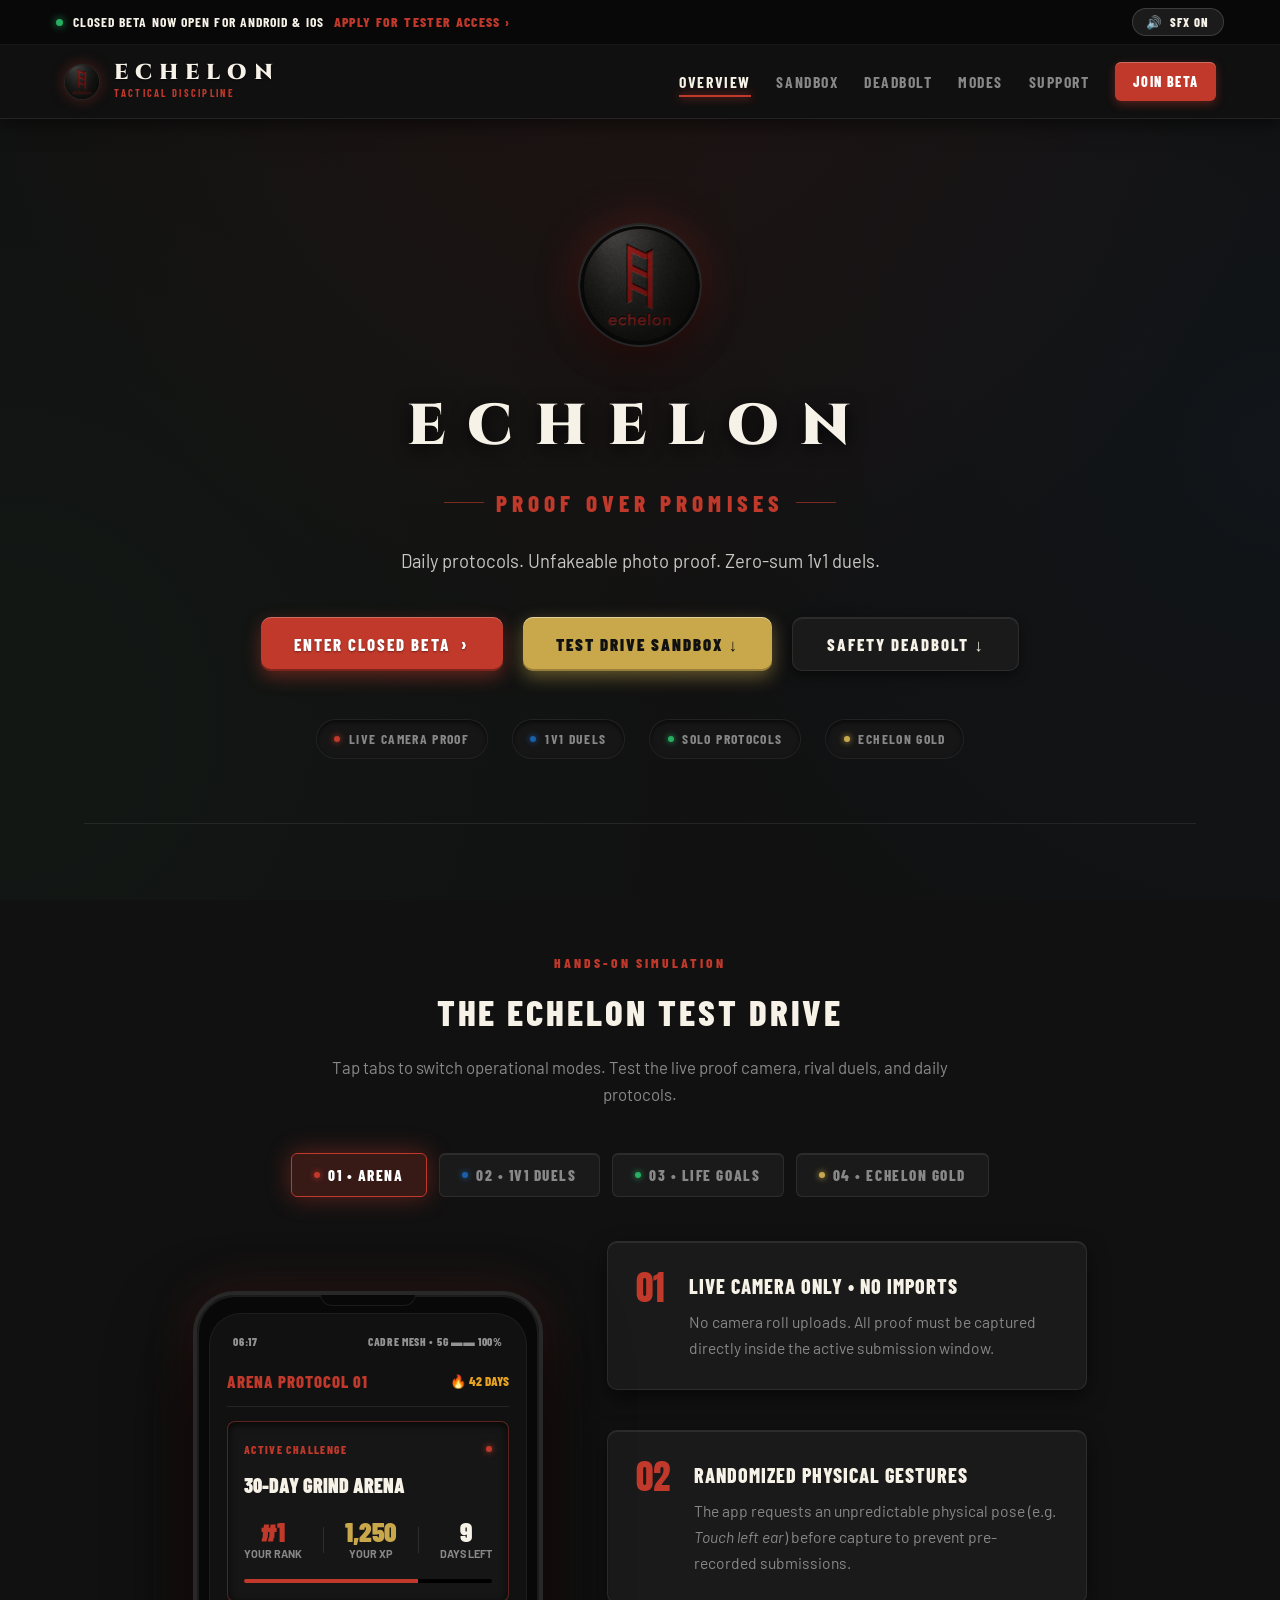
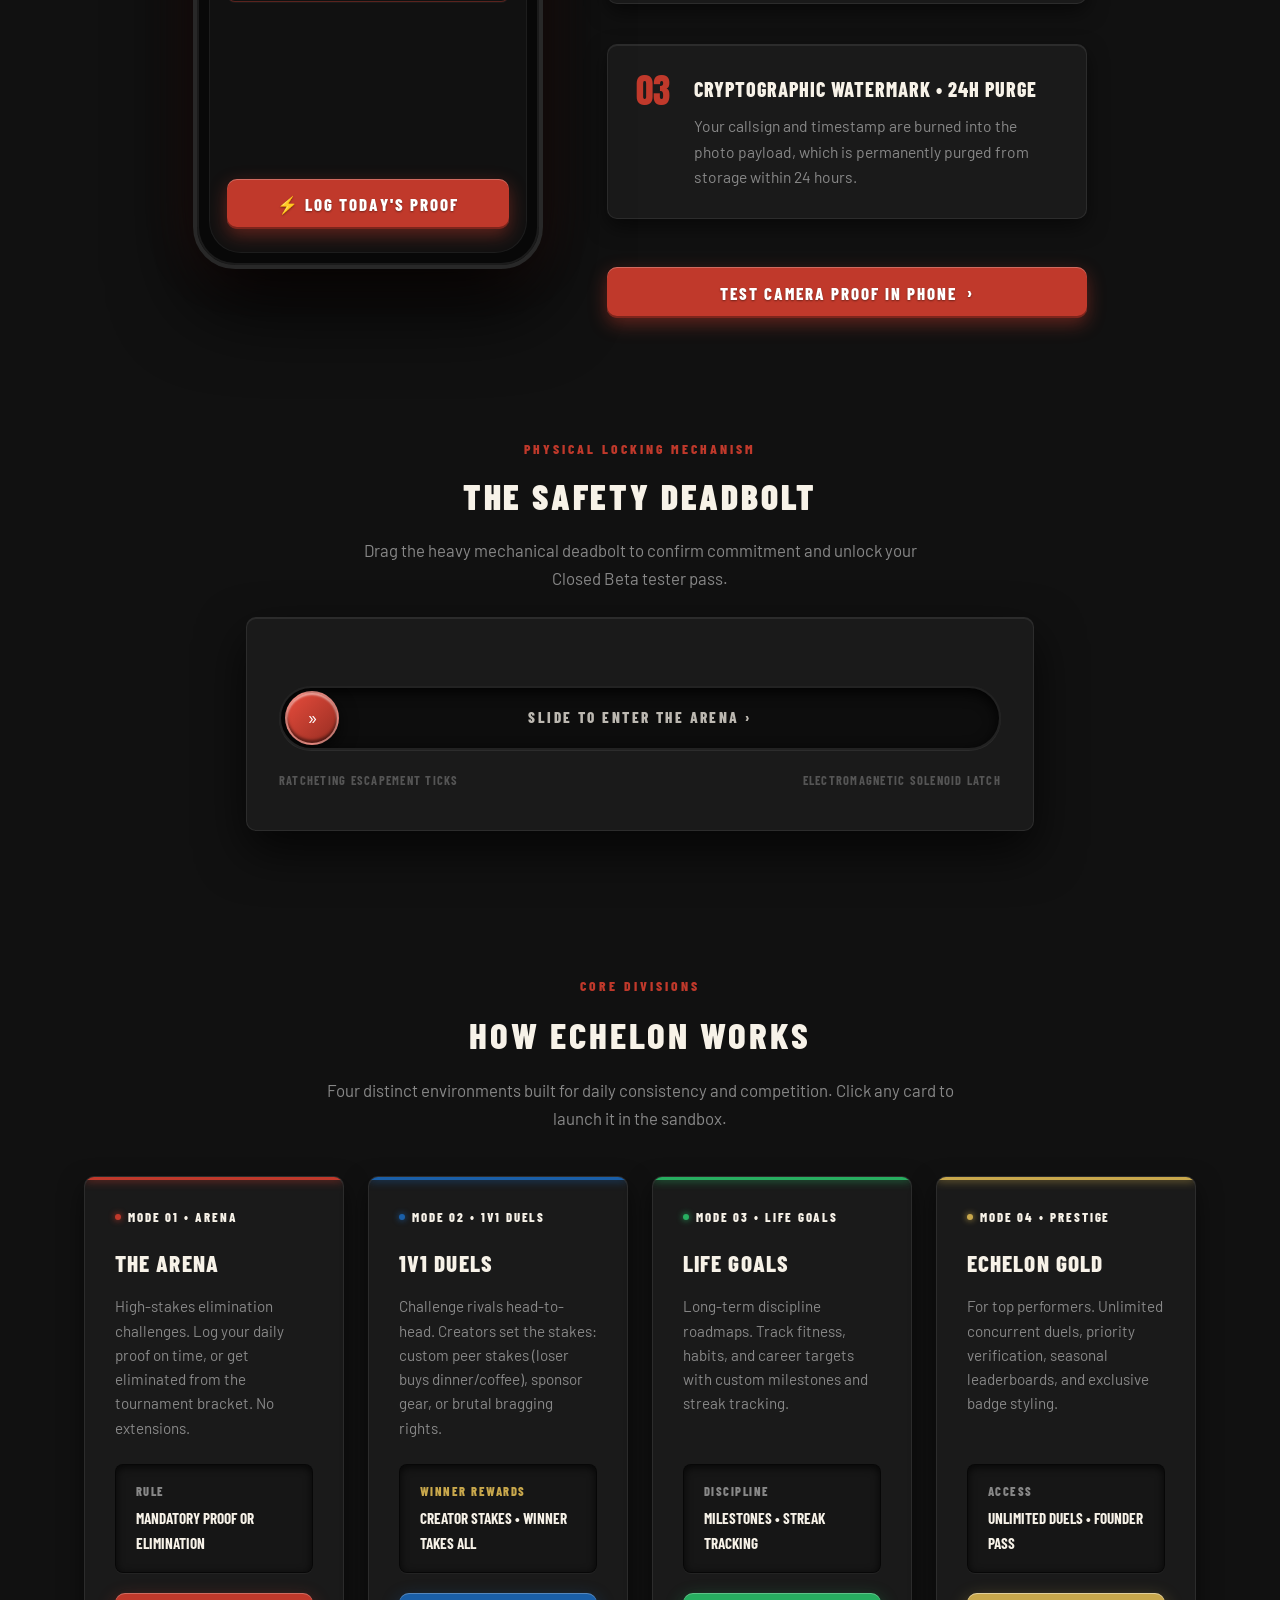
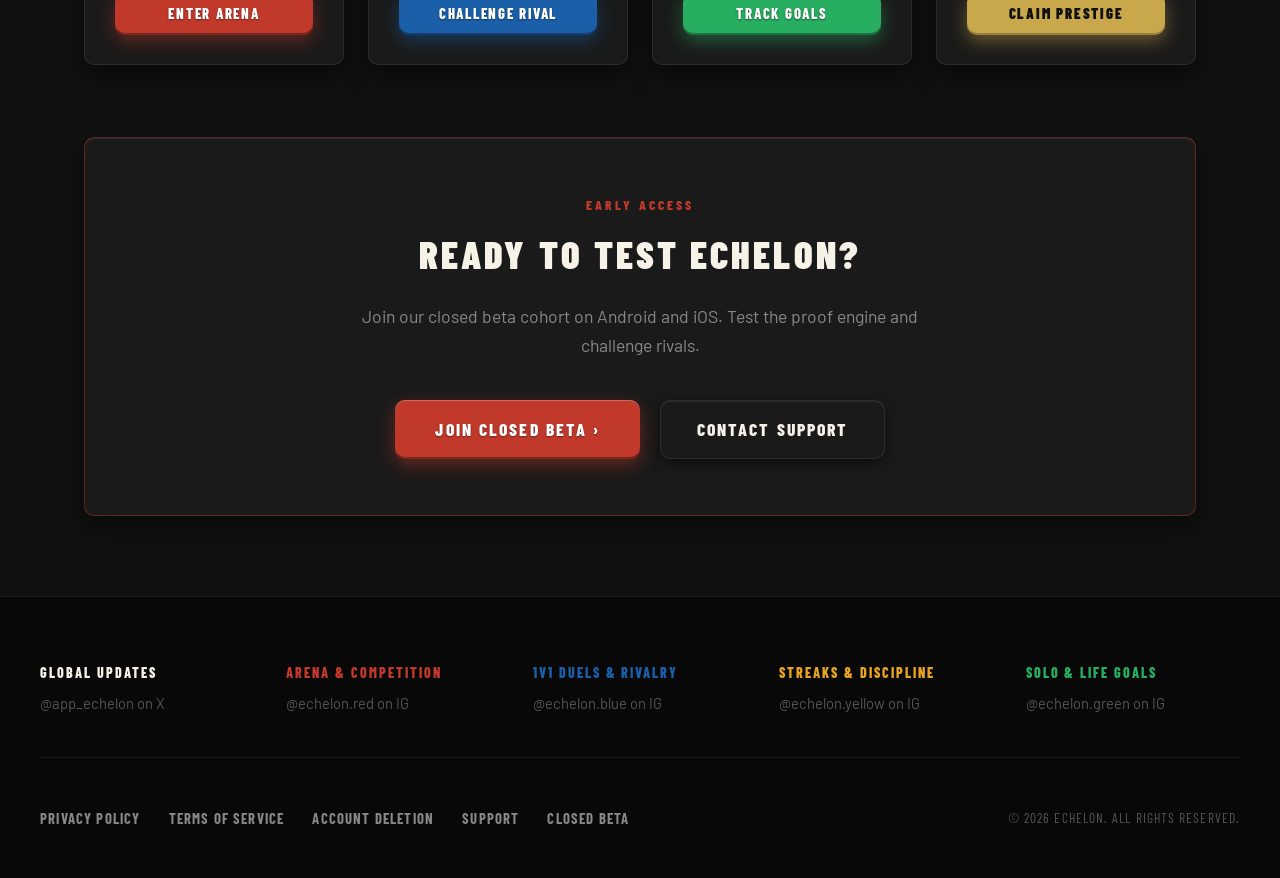
==== docs/index.html @ fe7075d4 "fix(rewards): eliminate subscription rewards, enforce creator peer stakes only" ====
<!DOCTYPE html>
<html lang="en">
<head>
  <meta charset="UTF-8">
  <meta name="viewport" content="width=device-width, initial-scale=1.0">
  <title>Echelon — Proof Over Promises</title>
  <meta name="description" content="A competitive discipline app. Daily protocols, verifiable photo proof, and zero-sum 1v1 duels.">
  <link rel="stylesheet" href="styles.css">
  <link rel="icon" type="image/jpeg" href="images/logo_3d_leather_red.jpg">
  <script src="app.js" defer></script>
</head>
<body>
  <!-- Top Ticker with Tactile Foley Audio Toggle -->
  <div class="top-ticker">
    <div class="ticker-content" style="display: flex; justify-content: space-between; align-items: center; width: 100%; max-width: 1200px; margin: 0 auto; padding: 0 1rem;">
      <div style="display: flex; align-items: center; gap: 0.6rem;">
        <span class="beacon-dot"></span>
        <span class="ticker-announcement">Closed Beta Now Open for Android &amp; iOS</span>
        <a href="beta.html" class="ticker-link">Apply for Tester Access &rsaquo;</a>
      </div>
      <button id="sfx-toggle" class="sfx-toggle-pill" aria-label="Toggle Foley sound effects">
        <span class="sfx-icon">&#128266;</span>
        <span class="sfx-text">SFX ON</span>
      </button>
    </div>
  </div>

  <!-- Header & Navigation -->
  <header>
    <div class="nav-container">
      <a href="index.html" class="brand">
        <div class="brand-emblem-wrap">
          <img src="images/logo_3d_leather_red.jpg" alt="Echelon Insignia">
        </div>
        <div class="brand-info">
          <span class="brand-text">ECHELON</span>
          <span class="brand-sub">TACTICAL DISCIPLINE</span>
        </div>
      </a>

      <!-- Desktop Navigation -->
      <nav class="desktop-nav">
        <ul>
          <li><a href="index.html" class="active">Overview</a></li>
          <li><a href="#sandbox">Sandbox</a></li>
          <li><a href="#deadbolt">Deadbolt</a></li>
          <li><a href="#modes">Modes</a></li>
          <li><a href="support.html">Support</a></li>
          <li><a href="beta.html" class="nav-cta-btn">Join Beta</a></li>
        </ul>
      </nav>

      <!-- Mobile Header Actions -->
      <div class="mobile-nav-actions">
        <a href="beta.html" class="nav-cta-btn mobile-cta">Beta</a>
        <button class="menu-toggle-btn" id="menu-toggle" aria-label="Toggle navigation menu" onclick="toggleMobileMenu()">
          <span class="hamburger-bar"></span>
          <span class="hamburger-bar"></span>
          <span class="hamburger-bar"></span>
        </button>
      </div>
    </div>

    <!-- Mobile Drawer Menu -->
    <div class="mobile-drawer" id="mobile-drawer">
      <ul class="mobile-drawer-links">
        <li><a href="index.html" class="mobile-link active" onclick="toggleMobileMenu()">Overview</a></li>
        <li><a href="#sandbox" class="mobile-link" onclick="toggleMobileMenu()">Interactive Sandbox</a></li>
        <li><a href="#deadbolt" class="mobile-link" onclick="toggleMobileMenu()">Safety Deadbolt</a></li>
        <li><a href="#modes" class="mobile-link" onclick="toggleMobileMenu()">Core Modes</a></li>
        <li><a href="beta.html" class="mobile-link" onclick="toggleMobileMenu()">Closed Beta</a></li>
        <li><a href="support.html" class="mobile-link" onclick="toggleMobileMenu()">Support &amp; FAQ</a></li>
        <li><a href="privacy.html" class="mobile-link" onclick="toggleMobileMenu()">Privacy Policy</a></li>
        <li><a href="terms.html" class="mobile-link" onclick="toggleMobileMenu()">Terms of Service</a></li>
        <li style="margin-top: 0.5rem;">
          <a href="beta.html" class="btn btn-red" style="width: 100%; text-align: center; padding: 0.85rem;">Join Closed Beta &rsaquo;</a>
        </li>
      </ul>
    </div>
  </header>

  <main>
    <!-- Hero Section -->
    <section class="hero">
      <div class="hero-emblem-wrap">
        <img src="images/logo_3d_leather_red.jpg" alt="Echelon Emblem">
      </div>
      <h1 class="hero-title">ECHELON</h1>
      <p class="hero-subtitle">PROOF OVER PROMISES</p>
      <p class="hero-description">
        Daily protocols. Unfakeable photo proof. Zero-sum 1v1 duels.
      </p>

      <div class="hero-actions">
        <a href="beta.html" class="btn btn-red">
          <span>Enter Closed Beta</span>
          <span style="font-size: 1.2rem;">&rsaquo;</span>
        </a>
        <a href="#sandbox" class="btn btn-gold">
          <span>Test Drive Sandbox &darr;</span>
        </a>
        <a href="#deadbolt" class="btn btn-emboss">
          <span>Safety Deadbolt &darr;</span>
        </a>
      </div>

      <div class="hero-telemetry">
        <div class="telemetry-chip">
          <span class="chip-dot-red"></span>
          <span>LIVE CAMERA PROOF</span>
        </div>
        <div class="telemetry-chip">
          <span class="chip-dot-blue"></span>
          <span>1V1 DUELS</span>
        </div>
        <div class="telemetry-chip">
          <span class="chip-dot-green"></span>
          <span>SOLO PROTOCOLS</span>
        </div>
        <div class="telemetry-chip">
          <span class="chip-dot-gold"></span>
          <span>ECHELON GOLD</span>
        </div>
      </div>
    </section>

    <!-- Interactive Hands-On Phone Sandbox -->
    <section id="sandbox" class="sandbox-section">
      <div class="section-header">
        <div class="section-tag">HANDS-ON SIMULATION</div>
        <h2 class="section-title">THE ECHELON TEST DRIVE</h2>
        <p class="section-desc">
          Tap tabs to switch operational modes. Test the live proof camera, rival duels, and daily protocols.
        </p>
      </div>

      <!-- 4-Quadrant Division Switcher Tabs -->
      <div class="sandbox-tab-bar">
        <button class="sandbox-tab active" data-mode="arena">
          <span class="chip-dot-red"></span>
          <span>01 &bull; ARENA</span>
        </button>
        <button class="sandbox-tab" data-mode="duels">
          <span class="chip-dot-blue"></span>
          <span>02 &bull; 1V1 DUELS</span>
        </button>
        <button class="sandbox-tab" data-mode="goals">
          <span class="chip-dot-green"></span>
          <span>03 &bull; LIFE GOALS</span>
        </button>
        <button class="sandbox-tab" data-mode="gold">
          <span class="chip-dot-gold"></span>
          <span>04 &bull; ECHELON GOLD</span>
        </button>
      </div>

      <div class="sandbox-layout">
        <!-- Interactive Playable Phone Mockup -->
        <div class="phone-mockup">
          <div class="phone-notch"></div>
          <div class="phone-screen">
            <!-- Dynamic Status Bar -->
            <div class="sim-status-bar">
              <span id="sim-phone-clock">12:47</span>
              <span>CADRE MESH &bull; 5G &#9644;&#9644; 100%</span>
            </div>

            <!-- Optical Flash Overlay -->
            <div class="camera-flash-overlay" id="sim-optical-flash"></div>

            <!-- SCREEN 1: ARENA -->
            <div class="phone-screen-view active" data-mode="arena" id="sim-screen-arena">
              <!-- Arena Dashboard State -->
              <div id="sim-arena-home" style="display: flex; flex-direction: column; gap: 0.85rem; flex: 1;">
                <div class="phone-header">
                  <span class="phone-title" style="color: var(--accent-red);">ARENA PROTOCOL 01</span>
                  <span class="phone-streak">&#128293; 42 DAYS</span>
                </div>

                <div class="deboss-well" style="padding: 1.15rem 1rem; border-color: rgba(192, 57, 43, 0.4);">
                  <div style="display: flex; justify-content: space-between; align-items: center; margin-bottom: 0.6rem;">
                    <span style="font-family: var(--font-display); font-size: 0.72rem; font-weight: 800; color: var(--accent-red); letter-spacing: 0.12em;">ACTIVE CHALLENGE</span>
                    <span class="chip-dot-red"></span>
                  </div>
                  <h4 style="font-family: var(--font-display); font-size: 1.25rem; font-weight: 900; color: var(--text-primary); margin-bottom: 1rem;">
                    30-DAY GRIND ARENA
                  </h4>

                  <div style="display: flex; justify-content: space-between; text-align: center; margin-bottom: 1rem;">
                    <div>
                      <div style="font-family: var(--font-display); font-size: 1.7rem; font-weight: 900; color: var(--accent-red); line-height: 1;">#1</div>
                      <div style="font-size: 0.68rem; color: var(--text-secondary); font-weight: 700; text-transform: uppercase;">YOUR RANK</div>
                    </div>
                    <div style="width: 1px; height: 26px; background: rgba(255,255,255,0.1); align-self: center;"></div>
                    <div>
                      <div style="font-family: var(--font-display); font-size: 1.7rem; font-weight: 900; color: var(--accent-gold); line-height: 1;">1,250</div>
                      <div style="font-size: 0.68rem; color: var(--text-secondary); font-weight: 700; text-transform: uppercase;">YOUR XP</div>
                    </div>
                    <div style="width: 1px; height: 26px; background: rgba(255,255,255,0.1); align-self: center;"></div>
                    <div>
                      <div style="font-family: var(--font-display); font-size: 1.7rem; font-weight: 900; color: var(--text-primary); line-height: 1;">9</div>
                      <div style="font-size: 0.68rem; color: var(--text-secondary); font-weight: 700; text-transform: uppercase;">DAYS LEFT</div>
                    </div>
                  </div>

                  <!-- Progress Bar -->
                  <div style="height: 4px; background: #000; border-radius: 2px; overflow: hidden;">
                    <div style="width: 70%; height: 100%; background: var(--accent-red);"></div>
                  </div>
                </div>

                <div style="margin-top: auto;">
                  <button class="btn btn-red" id="sim-log-trigger" style="width: 100%; padding: 0.95rem; font-size: 1.05rem; justify-content: center;">
                    <span>&#9889; LOG TODAY'S PROOF</span>
                  </button>
                </div>
              </div>

              <!-- Optical Viewfinder Simulation (Hidden until LOG TODAY clicked) -->
              <div id="sim-viewfinder" style="display: none; flex-direction: column; gap: 0.75rem; flex: 1;">
                <div class="phone-header">
                  <span class="phone-title" style="color: var(--accent-red);">PROOF CAMERA</span>
                  <span class="phone-streak" id="sim-gesture-timer">00:04</span>
                </div>

                <div class="viewfinder-box">
                  <div class="viewfinder-corner tl"></div>
                  <div class="viewfinder-corner tr"></div>
                  <div class="viewfinder-corner bl"></div>
                  <div class="viewfinder-corner br"></div>
                  <div class="scanner-line"></div>

                  <div class="gesture-prompt" id="sim-gesture-prompt">
                    GESTURE: TWO FINGERS UP &#9996;&#65039;
                  </div>

                  <div style="text-align: center; color: rgba(255,255,255,0.35); font-family: var(--font-display); font-size: 0.85rem; letter-spacing: 0.1em; z-index: 2;">
                    [ OPTICAL RETICLE ENGAGED ]
                  </div>

                  <div class="camera-controls-row">
                    <span class="cam-switch-pill">&#8645; FLIP CAM</span>
                    <span class="watermark-text" id="sim-watermark">#CADRE-01 &bull; 10:34 UTC</span>
                  </div>
                </div>

                <div class="deboss-well" style="padding: 0.55rem 0.85rem; display: flex; justify-content: space-between; align-items: center;">
                  <span style="font-family: var(--font-display); font-size: 0.78rem; font-weight: 700; color: var(--text-secondary); text-transform: uppercase;">STATUS</span>
                  <span id="sim-proof-status" class="sim-status-badge status-ready">READY TO SUBMIT</span>
                </div>

                <div style="display: flex; gap: 0.5rem; width: 100%; margin-top: auto;">
                  <button class="btn btn-emboss" id="sim-cancel-proof" style="flex: 1; padding: 0.75rem; font-size: 0.85rem;">Cancel</button>
                  <button class="btn btn-red" id="sim-shutter-btn" style="flex: 2; padding: 0.75rem; font-size: 0.95rem; justify-content: center;">
                    &#128248; SNAP PROOF
                  </button>
                </div>
              </div>
            </div>

            <!-- SCREEN 2: 1V1 DUELS -->
            <div class="phone-screen-view" data-mode="duels" id="sim-screen-duels">
              <div class="phone-header">
                <span class="phone-title" style="color: var(--accent-blue);">1V1 DUELS</span>
                <span class="phone-streak" style="color: var(--accent-green);">&#9679; LIVE SYNC</span>
              </div>

              <div class="deboss-well" style="padding: 1.15rem 1rem; border-color: rgba(26, 95, 168, 0.4);">
                <div style="text-align: center; margin-bottom: 0.85rem; display: flex; justify-content: center; gap: 0.4rem; flex-wrap: wrap;">
                  <span style="font-family: var(--font-display); font-size: 0.72rem; font-weight: 800; color: var(--accent-blue); letter-spacing: 0.12em; background: rgba(26, 95, 168, 0.15); padding: 0.25rem 0.55rem; border-radius: 4px;">
                    DAY 12 OF 30 &bull; ZERO-SUM
                  </span>
                  <span style="font-family: var(--font-display); font-size: 0.72rem; font-weight: 800; color: var(--accent-gold); letter-spacing: 0.08em; background: rgba(201, 168, 76, 0.15); border: 1px solid rgba(201, 168, 76, 0.4); padding: 0.25rem 0.55rem; border-radius: 4px;">
                    &#128081; STAKES: CUSTOM PEER STAKES
                  </span>
                </div>

                <!-- Combatants Row -->
                <div style="display: flex; justify-content: space-between; align-items: center; margin-bottom: 1.25rem;">
                  <!-- User -->
                  <div style="text-align: center; flex: 1;">
                    <div class="sim-combatant-avatar red" style="margin: 0 auto 0.4rem;">Y</div>
                    <div style="font-family: var(--font-display); font-size: 0.92rem; font-weight: 800; color: var(--text-primary);">YOU</div>
                    <div style="font-family: var(--font-display); font-size: 0.8rem; font-weight: 800; color: var(--accent-gold);">1,250 XP</div>
                  </div>

                  <div style="font-family: var(--font-display); font-size: 1.4rem; font-weight: 900; color: var(--accent-red); padding: 0 0.5rem;">
                    VS
                  </div>

                  <!-- Rival -->
                  <div style="text-align: center; flex: 1;">
                    <div class="sim-combatant-avatar blue" style="margin: 0 auto 0.4rem;">I</div>
                    <div style="font-family: var(--font-display); font-size: 0.92rem; font-weight: 800; color: var(--text-primary);">IRONSIDE_88</div>
                    <div style="font-family: var(--font-display); font-size: 0.8rem; font-weight: 800; color: var(--accent-blue);">1,520 XP</div>
                  </div>
                </div>

                <!-- Progress Tug-Of-War -->
                <div style="margin-bottom: 0.6rem;">
                  <div style="display: flex; justify-content: space-between; font-size: 0.7rem; font-family: var(--font-display); font-weight: 700; color: var(--text-secondary); margin-bottom: 0.25rem;">
                    <span>YOUR PROGRESS</span>
                    <span style="color: var(--accent-gold);">85%</span>
                  </div>
                  <div style="height: 4px; background: #000; border-radius: 2px; overflow: hidden; margin-bottom: 0.65rem;">
                    <div style="width: 85%; height: 100%; background: var(--accent-gold);"></div>
                  </div>

                  <div style="display: flex; justify-content: space-between; font-size: 0.7rem; font-family: var(--font-display); font-weight: 700; color: var(--text-secondary); margin-bottom: 0.25rem;">
                    <span>RIVAL PROGRESS</span>
                    <span style="color: var(--accent-blue);">78%</span>
                  </div>
                  <div style="height: 4px; background: #000; border-radius: 2px; overflow: hidden;">
                    <div style="width: 78%; height: 100%; background: var(--accent-blue);"></div>
                  </div>
                </div>
              </div>

              <!-- Comms Chatter Box -->
              <div class="deboss-well" style="padding: 0.65rem 0.85rem; font-size: 0.78rem; font-style: italic; color: var(--text-secondary);" id="sim-duel-last-msg">
                &ldquo;IRONSIDE_88: Don't miss your morning session.&rdquo;
              </div>

              <div class="sim-radar-wave" id="sim-duel-radar-wave"></div>

              <div style="margin-top: auto;">
                <button class="btn btn-blue" id="sim-duel-challenge-btn" style="width: 100%; padding: 0.95rem; font-size: 0.98rem; justify-content: center;">
                  ISSUE 1V1 CHALLENGE
                </button>
              </div>
            </div>

            <!-- SCREEN 3: LIFE GOALS -->
            <div class="phone-screen-view" data-mode="goals" id="sim-screen-goals">
              <div class="phone-header">
                <span class="phone-title" style="color: var(--accent-green);">SOLO PROTOCOLS</span>
                <span class="phone-streak">&#128293; 14 DAYS</span>
              </div>

              <!-- Radial Progress Ring & Summary -->
              <div style="display: flex; align-items: center; justify-content: center; gap: 1.25rem; padding: 0.5rem 0;">
                <div style="position: relative; width: 80px; height: 80px;">
                  <svg width="80" height="80" style="transform: rotate(-90deg);">
                    <circle cx="40" cy="40" r="32" stroke="#222" stroke-width="6" fill="transparent"/>
                    <circle id="sim-goal-progress-ring" cx="40" cy="40" r="32" stroke="var(--accent-green)" stroke-width="6" fill="transparent"
                      stroke-dasharray="201" stroke-dashoffset="100" stroke-linecap="round" style="transition: stroke-dashoffset 0.4s ease;"/>
                  </svg>
                  <div style="position: absolute; inset: 0; display: flex; align-items: center; justify-content: center; font-family: var(--font-display); font-size: 1.1rem; font-weight: 900; color: #fff;" id="sim-goal-percent">
                    50%
                  </div>
                </div>
                <div>
                  <div style="font-family: var(--font-display); font-size: 1.15rem; font-weight: 900; color: var(--text-primary);">DAILY DISCIPLINE</div>
                  <div style="font-size: 0.78rem; color: var(--text-secondary);">Tap protocols to complete</div>
                </div>
              </div>

              <!-- Interactive Checklist -->
              <div style="display: flex; flex-direction: column; gap: 0.5rem;">
                <div class="sim-goal-row">
                  <div>
                    <div style="font-family: var(--font-display); font-size: 0.88rem; font-weight: 700; color: var(--text-primary);">05:30 AM Awakening</div>
                    <div style="font-size: 0.7rem; color: var(--accent-gold); font-weight: 700;">+15 XP &bull; SLEEP TARGET</div>
                  </div>
                  <div class="sim-check-box checked">&#10003;</div>
                </div>

                <div class="sim-goal-row">
                  <div>
                    <div style="font-family: var(--font-display); font-size: 0.88rem; font-weight: 700; color: var(--text-primary);">5 KM Road Run</div>
                    <div style="font-size: 0.7rem; color: var(--accent-gold); font-weight: 700;">+25 XP &bull; CARDIO FOCUS</div>
                  </div>
                  <div class="sim-check-box checked">&#10003;</div>
                </div>

                <div class="sim-goal-row">
                  <div>
                    <div style="font-family: var(--font-display); font-size: 0.88rem; font-weight: 700; color: var(--text-primary);">90-Min Deep Work</div>
                    <div style="font-size: 0.7rem; color: var(--accent-gold); font-weight: 700;">+35 XP &bull; ZERO DISTRACTIONS</div>
                  </div>
                  <div class="sim-check-box"></div>
                </div>

                <div class="sim-goal-row">
                  <div>
                    <div style="font-family: var(--font-display); font-size: 0.88rem; font-weight: 700; color: var(--text-primary);">Cold Plunge &amp; Hydration</div>
                    <div style="font-size: 0.7rem; color: var(--accent-gold); font-weight: 700;">+20 XP &bull; RECOVERY</div>
                  </div>
                  <div class="sim-check-box"></div>
                </div>
              </div>

              <div style="margin-top: auto;">
                <button class="btn btn-green" style="width: 100%; padding: 0.85rem; font-size: 0.95rem; justify-content: center;" onclick="alert('Protocols synchronized with server.')">
                  CONFIRM DAILY PROTOCOLS
                </button>
              </div>
            </div>

            <!-- SCREEN 4: ECHELON GOLD -->
            <div class="phone-screen-view" data-mode="gold" id="sim-screen-gold">
              <div class="phone-header">
                <span class="phone-title" style="color: var(--accent-gold);">SOVEREIGN TIER</span>
                <span class="phone-streak" style="color: var(--accent-gold);">&#128081; GOLD</span>
              </div>

              <div class="deboss-well" style="padding: 1.25rem 1rem; border-color: rgba(201, 168, 76, 0.45); text-align: center;">
                <div style="display: inline-block; background: rgba(201, 168, 76, 0.15); border: 1px solid var(--accent-gold); border-radius: 4px; padding: 0.25rem 0.65rem; margin-bottom: 0.75rem;">
                  <span style="font-family: var(--font-display); font-size: 0.75rem; font-weight: 800; color: var(--accent-gold); letter-spacing: 0.1em;">
                    SLOT #47 OF 100 AVAILABLE
                  </span>
                </div>

                <div style="font-family: var(--font-display); font-size: 2.2rem; font-weight: 900; color: var(--text-primary); line-height: 1; margin-bottom: 0.25rem;">
                  &#8377;6,499
                </div>
                <div style="font-size: 0.75rem; color: var(--text-secondary); margin-bottom: 1.15rem;">
                  / month &bull; Price locked for founding members
                </div>

                <div style="text-align: left; display: flex; flex-direction: column; gap: 0.45rem; font-size: 0.78rem; font-family: var(--font-display); font-weight: 700; color: var(--text-secondary); margin-bottom: 0.5rem;">
                  <div>&#10003; UNLIMITED SIMULTANEOUS 1V1 DUELS</div>
                  <div>&#10003; PRIORITY BIOMETRIC PROOF VERIFICATION</div>
                  <div>&#10003; EXCLUSIVE PRESTIGE EMBLEM &amp; CROWN BADGE</div>
                  <div>&#10003; 24-HOUR AUTOMATIC AUDIT PURGE</div>
                </div>
              </div>

              <div style="margin-top: auto;">
                <a href="beta.html" class="btn btn-gold" style="width: 100%; padding: 0.95rem; font-size: 1rem; justify-content: center;">
                  CLAIM PRESTIGE SLOT
                </a>
              </div>
            </div>
          </div>
        </div>

        <!-- Right Side: Mode Telemetry & Interactive Guidance Pane -->
        <div class="showcase-details">
          <!-- Pane 1: Arena Guidance -->
          <div class="mode-detail-pane active" data-mode="arena">
            <div class="step-card">
              <div class="step-num" style="color: var(--accent-red);">01</div>
              <div class="step-body">
                <h4>Live Camera Only &bull; No Imports</h4>
                <p>No camera roll uploads. All proof must be captured directly inside the active submission window.</p>
              </div>
            </div>

            <div class="step-card">
              <div class="step-num" style="color: var(--accent-red);">02</div>
              <div class="step-body">
                <h4>Randomized Physical Gestures</h4>
                <p>The app requests an unpredictable physical pose (e.g. <em>Touch left ear</em>) before capture to prevent pre-recorded submissions.</p>
              </div>
            </div>

            <div class="step-card">
              <div class="step-num" style="color: var(--accent-red);">03</div>
              <div class="step-body">
                <h4>Cryptographic Watermark &bull; 24h Purge</h4>
                <p>Your callsign and timestamp are burned into the photo payload, which is permanently purged from storage within 24 hours.</p>
              </div>
            </div>

            <button class="btn btn-red" onclick="window.phoneSimulator.openViewfinder()" style="margin-top: 0.5rem; justify-content: center;">
              <span>Test Camera Proof In Phone</span>
              <span style="font-size: 1.1rem;">&rsaquo;</span>
            </button>
          </div>

          <!-- Pane 2: Duels Guidance -->
          <div class="mode-detail-pane" data-mode="duels">
            <div class="step-card">
              <div class="step-num" style="color: var(--accent-blue);">01</div>
              <div class="step-body">
                <h4>Head-to-Head Showdowns</h4>
                <p>Challenge rivals to identical daily protocols. Compete across 30 days in zero-sum head-to-head combat.</p>
              </div>
            </div>

            <div class="step-card">
              <div class="step-num" style="color: var(--accent-blue);">02</div>
              <div class="step-body">
                <h4>Real-Time Progress Synchronization</h4>
                <p>Live progress tracking updates with verified daily submissions. Falling behind triggers penalty warnings.</p>
              </div>
            </div>

            <div class="step-card">
              <div class="step-num" style="color: var(--accent-gold);">03</div>
              <div class="step-body">
                <h4>Creator-Defined Rewards &amp; Stakes</h4>
                <p>Challenge creators set the stakes: custom peer rewards (loser buys dinner/coffee, partner sponsor gear), founder trophies, or exclusive XP bounties. Win the duel, take the prize.</p>
              </div>
            </div>

            <button class="btn btn-blue" onclick="document.getElementById('sim-duel-challenge-btn').click()" style="margin-top: 0.5rem; justify-content: center;">
              <span>Simulate Rival Duel Match</span>
              <span style="font-size: 1.1rem;">&rsaquo;</span>
            </button>
          </div>

          <!-- Pane 3: Goals Guidance -->
          <div class="mode-detail-pane" data-mode="goals">
            <div class="step-card">
              <div class="step-num" style="color: var(--accent-green);">01</div>
              <div class="step-body">
                <h4>Personal Discipline Roadmaps</h4>
                <p>Build custom daily routines across fitness, deep work, and habits without external competition.</p>
              </div>
            </div>

            <div class="step-card">
              <div class="step-num" style="color: var(--accent-green);">02</div>
              <div class="step-body">
                <h4>Daily Streak Compounding</h4>
                <p>Every unbroken day compounds your discipline score and unlocks higher tier arenas.</p>
              </div>
            </div>

            <div class="step-card">
              <div class="step-num" style="color: var(--accent-green);">03</div>
              <div class="step-body">
                <h4>Tap To Complete</h4>
                <p>Try tapping the protocol checkboxes inside the phone to see the streak progress ring update in real-time.</p>
              </div>
            </div>

            <button class="btn btn-green" onclick="document.querySelectorAll('.sim-goal-row')[2].click()" style="margin-top: 0.5rem; justify-content: center;">
              <span>Complete Deep Work Protocol</span>
              <span style="font-size: 1.1rem;">&rsaquo;</span>
            </button>
          </div>

          <!-- Pane 4: Gold Guidance -->
          <div class="mode-detail-pane" data-mode="gold">
            <div class="step-card">
              <div class="step-num" style="color: var(--accent-gold);">01</div>
              <div class="step-body">
                <h4>Capped Sovereign Membership</h4>
                <p>Strictly capped at 100 concurrent founding member slots. Price locked for active holders.</p>
              </div>
            </div>

            <div class="step-card">
              <div class="step-num" style="color: var(--accent-gold);">02</div>
              <div class="step-body">
                <h4>Unlimited Concurrent Duels</h4>
                <p>Compete across unlimited simultaneous division duels with priority verification routing.</p>
              </div>
            </div>

            <div class="step-card">
              <div class="step-num" style="color: var(--accent-gold);">03</div>
              <div class="step-body">
                <h4>Founder Crown Badge</h4>
                <p>Exclusive gold badge styling across all leaderboards and public duel challenges.</p>
              </div>
            </div>

            <a href="beta.html" class="btn btn-gold" style="margin-top: 0.5rem; justify-content: center;">
              <span>Join Founder Waitlist</span>
              <span style="font-size: 1.1rem;">&rsaquo;</span>
            </a>
          </div>
        </div>
      </div>
    </section>

    <!-- Mechanical "Safety Deadbolt" Slide-to-Confirm Section -->
    <section id="deadbolt" class="deadbolt-section">
      <div class="section-tag" style="color: var(--accent-red);">PHYSICAL LOCKING MECHANISM</div>
      <h2 style="font-family: var(--font-display); font-size: 2.2rem; font-weight: 900; letter-spacing: 0.08em; text-transform: uppercase; color: var(--text-primary); margin-bottom: 0.75rem;">
        THE SAFETY DEADBOLT
      </h2>
      <p style="color: var(--text-secondary); max-width: 580px; margin: 0 auto 1.5rem; font-size: 1.05rem;">
        Drag the heavy mechanical deadbolt to confirm commitment and unlock your Closed Beta tester pass.
      </p>

      <div class="deadbolt-container">
        <div class="deadbolt-track" id="deadbolt-track">
          <div class="deadbolt-fill" id="deadbolt-fill"></div>
          <div class="deadbolt-label" id="deadbolt-label">SLIDE TO ENTER THE ARENA &rsaquo;</div>
          <div class="deadbolt-knob" id="deadbolt-knob">&#187;</div>
        </div>

        <div style="display: flex; justify-content: space-between; align-items: center; font-family: var(--font-display); font-size: 0.78rem; font-weight: 700; color: var(--text-muted); letter-spacing: 0.1em; text-transform: uppercase;">
          <span>RATCHETING ESCAPEMENT TICKS</span>
          <span>ELECTROMAGNETIC SOLENOID LATCH</span>
        </div>
      </div>
    </section>

    <!-- Core Modes Grid (with 3D Gyroscopic Tilt) -->
    <section id="modes" class="showcase-section">
      <div class="section-header">
        <div class="section-tag">CORE DIVISIONS</div>
        <h2 class="section-title">HOW ECHELON WORKS</h2>
        <p class="section-desc">
          Four distinct environments built for daily consistency and competition. Click any card to launch it in the sandbox.
        </p>
      </div>

      <div class="quadrant-grid">
        <!-- Mode 1: Arena (Red) -->
        <div class="q-card q-card-red" data-mode="arena">
          <div class="q-badge">
            <span class="chip-dot-red"></span>
            <span>MODE 01 &bull; ARENA</span>
          </div>
          <h3 class="q-title">The Arena</h3>
          <p class="q-desc">
            High-stakes elimination challenges. Log your daily proof on time, or get eliminated from the tournament bracket. No extensions.
          </p>
          <div class="deboss-well" style="margin-bottom: 1.25rem;">
            <div style="font-family: var(--font-display); font-size: 0.78rem; font-weight: 800; color: var(--text-secondary); letter-spacing: 0.12em; text-transform: uppercase; margin-bottom: 0.25rem;">RULE</div>
            <div style="font-family: var(--font-display); font-size: 0.95rem; font-weight: 700; color: var(--text-primary);">MANDATORY PROOF OR ELIMINATION</div>
          </div>
          <a href="beta.html" class="btn btn-red" style="padding: 0.75rem 1rem; font-size: 0.92rem;">
            Enter Arena
          </a>
        </div>

        <!-- Mode 2: 1v1 Duels (Blue) -->
        <div class="q-card q-card-blue" data-mode="duels">
          <div class="q-badge">
            <span class="chip-dot-blue"></span>
            <span>MODE 02 &bull; 1V1 DUELS</span>
          </div>
          <h3 class="q-title">1v1 Duels</h3>
          <p class="q-desc">
            Challenge rivals head-to-head. Creators set the stakes: custom peer stakes (loser buys dinner/coffee), sponsor gear, or brutal bragging rights.
          </p>
          <div class="deboss-well" style="margin-bottom: 1.25rem;">
            <div style="font-family: var(--font-display); font-size: 0.78rem; font-weight: 800; color: var(--accent-gold); letter-spacing: 0.12em; text-transform: uppercase; margin-bottom: 0.25rem;">WINNER REWARDS</div>
            <div style="font-family: var(--font-display); font-size: 0.95rem; font-weight: 700; color: var(--text-primary);">CREATOR STAKES &bull; WINNER TAKES ALL</div>
          </div>
          <a href="beta.html" class="btn btn-blue" style="padding: 0.75rem 1rem; font-size: 0.92rem;">
            Challenge Rival
          </a>
        </div>

        <!-- Mode 3: Life Goals (Green) -->
        <div class="q-card q-card-green" data-mode="goals">
          <div class="q-badge">
            <span class="chip-dot-green"></span>
            <span>MODE 03 &bull; LIFE GOALS</span>
          </div>
          <h3 class="q-title">Life Goals</h3>
          <p class="q-desc">
            Long-term discipline roadmaps. Track fitness, habits, and career targets with custom milestones and streak tracking.
          </p>
          <div class="deboss-well" style="margin-bottom: 1.25rem;">
            <div style="font-family: var(--font-display); font-size: 0.78rem; font-weight: 800; color: var(--text-secondary); letter-spacing: 0.12em; text-transform: uppercase; margin-bottom: 0.25rem;">DISCIPLINE</div>
            <div style="font-family: var(--font-display); font-size: 0.95rem; font-weight: 700; color: var(--text-primary);">MILESTONES &bull; STREAK TRACKING</div>
          </div>
          <a href="beta.html" class="btn btn-green" style="padding: 0.75rem 1rem; font-size: 0.92rem;">
            Track Goals
          </a>
        </div>

        <!-- Mode 4: Echelon Gold (Gold) -->
        <div class="q-card q-card-gold" data-mode="gold">
          <div class="q-badge">
            <span class="chip-dot-gold"></span>
            <span>MODE 04 &bull; PRESTIGE</span>
          </div>
          <h3 class="q-title">Echelon Gold</h3>
          <p class="q-desc">
            For top performers. Unlimited concurrent duels, priority verification, seasonal leaderboards, and exclusive badge styling.
          </p>
          <div class="deboss-well" style="margin-bottom: 1.25rem;">
            <div style="font-family: var(--font-display); font-size: 0.78rem; font-weight: 800; color: var(--text-secondary); letter-spacing: 0.12em; text-transform: uppercase; margin-bottom: 0.25rem;">ACCESS</div>
            <div style="font-family: var(--font-display); font-size: 0.95rem; font-weight: 700; color: var(--text-primary);">UNLIMITED DUELS &bull; FOUNDER PASS</div>
          </div>
          <a href="beta.html" class="btn btn-gold" style="padding: 0.75rem 1rem; font-size: 0.92rem;">
            Claim Prestige
          </a>
        </div>
      </div>
    </section>

    <!-- Closed Beta Invitation CTA -->
    <section class="card" style="text-align: center; padding: 3.5rem 2rem; border-color: var(--border-accent); margin-top: 4rem;">
      <div class="section-tag">EARLY ACCESS</div>
      <h2 style="font-family: var(--font-display); font-size: 2.4rem; font-weight: 900; letter-spacing: 0.08em; text-transform: uppercase; color: var(--text-primary); margin-bottom: 1rem;">
        READY TO TEST ECHELON?
      </h2>
      <p style="color: var(--text-secondary); max-width: 600px; margin: 0 auto 2.5rem; font-size: 1.1rem;">
        Join our closed beta cohort on Android and iOS. Test the proof engine and challenge rivals.
      </p>
      <div style="display: flex; justify-content: center; gap: 1.25rem; flex-wrap: wrap;">
        <a href="beta.html" class="btn btn-red" style="padding: 1.1rem 2.5rem; font-size: 1.1rem;">
          Join Closed Beta &rsaquo;
        </a>
        <a href="support.html" class="btn btn-emboss" style="padding: 1.1rem 2.2rem; font-size: 1.1rem;">
          Contact Support
        </a>
      </div>
    </section>
  </main>

  <!-- App-Grade XP Celebration Modal Overlay -->
  <div class="xp-modal" id="xp-modal">
    <canvas id="xp-confetti-canvas"></canvas>
    <div class="xp-modal-card">
      <div class="xp-crown-emblem">&#128081;</div>
      <div id="xp-tier-label" style="font-family: var(--font-display); font-size: 0.85rem; font-weight: 800; color: var(--accent-gold); letter-spacing: 0.15em; text-transform: uppercase; margin-bottom: 0.5rem;">
        ARENA PROTOCOL 01
      </div>
      <h2 id="xp-modal-title" style="font-family: var(--font-display); font-size: 1.85rem; font-weight: 900; color: #fff; letter-spacing: 0.06em; text-transform: uppercase; margin-bottom: 0.75rem;">
        PROTOCOL CONFIRMED
      </h2>
      <div class="xp-counter-number" id="xp-animated-counter">+50 XP</div>
      <p style="color: var(--text-secondary); font-size: 0.95rem; margin-bottom: 2rem;">
        Indisputable proof verified. Your standing in the Cadre has advanced.
      </p>

      <a href="beta.html" class="btn btn-gold" style="width: 100%; justify-content: center; padding: 1.1rem; font-size: 1.05rem; margin-bottom: 0.75rem;">
        CLAIM CALLSIGN &amp; JOIN CLOSED BETA &rsaquo;
      </a>
      <button class="btn btn-emboss" id="xp-dismiss-btn" style="width: 100%; justify-content: center; padding: 0.85rem; font-size: 0.92rem;">
        RETURN TO ARENA
      </button>
    </div>
  </div>

  <!-- Footer -->
  <footer>
    <div class="footer-container">
      <div class="footer-divisions">
        <div>
          <div class="division-title div-global">Global Updates</div>
          <a href="https://twitter.com/app_echelon" target="_blank" class="division-handle">@app_echelon on X</a>
        </div>
        <div>
          <div class="division-title div-red">Arena &amp; Competition</div>
          <a href="https://instagram.com/echelon.red" target="_blank" class="division-handle">@echelon.red on IG</a>
        </div>
        <div>
          <div class="division-title div-blue">1v1 Duels &amp; Rivalry</div>
          <a href="https://instagram.com/echelon.blue" target="_blank" class="division-handle">@echelon.blue on IG</a>
        </div>
        <div>
          <div class="division-title div-yellow">Streaks &amp; Discipline</div>
          <a href="https://instagram.com/echelon.yellow" target="_blank" class="division-handle">@echelon.yellow on IG</a>
        </div>
        <div>
          <div class="division-title div-green">Solo &amp; Life Goals</div>
          <a href="https://instagram.com/echelon.green" target="_blank" class="division-handle">@echelon.green on IG</a>
        </div>
      </div>

      <div class="footer-bottom">
        <div class="footer-links">
          <a href="privacy.html">Privacy Policy</a>
          <a href="terms.html">Terms of Service</a>
          <a href="delete-account.html">Account Deletion</a>
          <a href="support.html">Support</a>
          <a href="beta.html">Closed Beta</a>
        </div>
        <div class="copyright">&copy; 2026 ECHELON. ALL RIGHTS RESERVED.</div>
      </div>
    </div>
  </footer>

  <script>
    function toggleMobileMenu() {
      const drawer = document.getElementById('mobile-drawer');
      const btn = document.getElementById('menu-toggle');
      drawer.classList.toggle('is-open');
      btn.classList.toggle('is-active');
    }
  </script>
</body>
</html>
---- docs/styles.css ----
@import url('https://fonts.googleapis.com/css2?family=Anton&family=Barlow+Condensed:ital,wght@0,400;0,600;0,700;0,800;0,900;1,700&family=Barlow:wght@400;500;600;700&family=Cinzel:wght@600;700;900&display=swap');

:root {
  /* Echelon Official Ground & Surface Tokens */
  --bg-primary: #111111;         /* Canvas Obsidian */
  --bg-outer: #080808;           /* Bezel / outer frame */
  --bg-surface: #1a1a1a;         /* Embossed Card Surface */
  --bg-surface-hover: #202020;
  --bg-deboss: #161616;          /* Debossed Wells / Inset Displays */
  --bg-input: #222222;           /* Input Surface */
  
  /* Text & Neutral Hierarchy */
  --text-primary: #F7F2E8;       /* Bone White / Cream */
  --text-secondary: #888888;     /* Muted Steel */
  --text-muted: #555555;         /* Deep Muted */
  --text-dark: #111111;          /* For high-contrast surfaces (e.g. Gold) */
  
  /* Echelon Official Quadrant Accent Colors */
  --accent-red: #C0392B;         /* Arena / Urgency / Mandatory Proof */
  --accent-red-pressed: #9A2D22;
  --accent-red-glow: rgba(192, 57, 43, 0.45);
  
  --accent-blue: #1A5FA8;        /* 1v1 Duels / Synchronization */
  --accent-blue-pressed: #124375;
  --accent-blue-glow: rgba(26, 95, 168, 0.45);
  
  --accent-green: #27AE60;       /* Life Goals / Solo Protocols / Streaks */
  --accent-green-pressed: #1F8A4C;
  --accent-green-glow: rgba(39, 174, 96, 0.45);
  
  --accent-gold: #C9A84C;        /* Echelon Gold / Prestige / XP / Founder */
  --accent-gold-pressed: #A8883C;
  --accent-gold-glow: rgba(201, 168, 76, 0.45);
  
  --accent-yellow: #E8A320;      /* Streak Flame / Medium Tier */
  --accent-violet: #9B4EB5;      /* Extreme Difficulty */
  
  /* Borders & Highlights */
  --border-subtle: rgba(255, 255, 255, 0.08);
  --border-top-highlight: rgba(255, 255, 255, 0.08);
  --border-accent: rgba(192, 57, 43, 0.4);
  
  /* Radii (Matching Mobile App Constants) */
  --radius-card: 10px;           /* BR = 10.dp */
  --radius-well: 8px;            /* BRC = 8.dp */
  --radius-chip: 6px;            /* BRCH = 6.dp */
  --radius-pill: 999px;
  
  /* Typography Families */
  --font-serif: 'Cinzel', Georgia, serif;
  --font-display: 'Barlow Condensed', sans-serif;
  --font-body: 'Barlow', system-ui, -apple-system, sans-serif;
  --font-impact: 'Anton', 'Barlow Condensed', sans-serif;
}

* {
  box-sizing: border-box;
  margin: 0;
  padding: 0;
}

body {
  background-color: var(--bg-primary);
  color: var(--text-primary);
  font-family: var(--font-body);
  font-weight: 400;
  line-height: 1.65;
  -webkit-font-smoothing: antialiased;
  min-height: 100vh;
  display: flex;
  flex-direction: column;
  background-image: 
    radial-gradient(circle at 50% 0%, rgba(192, 57, 43, 0.08) 0%, transparent 60%),
    radial-gradient(circle at 100% 50%, rgba(26, 95, 168, 0.05) 0%, transparent 50%),
    radial-gradient(circle at 0% 80%, rgba(39, 174, 96, 0.04) 0%, transparent 50%);
  background-attachment: fixed;
}

/* =============================================================================
/* =============================================================================
   ANNOUNCEMENT / EARLY ACCESS TOP BAR
   ============================================================================= */
.top-ticker {
  background: var(--bg-outer);
  border-bottom: 1px solid rgba(255, 255, 255, 0.06);
  padding: 0.5rem 1rem;
  font-family: var(--font-display);
  font-size: 0.85rem;
  font-weight: 700;
  letter-spacing: 0.08em;
  text-transform: uppercase;
  color: var(--text-secondary);
  display: flex;
  justify-content: center;
  align-items: center;
  position: relative;
  z-index: 101;
}

.ticker-content {
  display: inline-flex;
  align-items: center;
  gap: 0.65rem;
  flex-wrap: wrap;
  justify-content: center;
}

.ticker-announcement {
  color: var(--text-primary);
}

.ticker-link {
  color: var(--accent-red);
  text-decoration: none;
  font-weight: 800;
  letter-spacing: 0.1em;
  transition: color 0.2s ease;
  display: inline-flex;
  align-items: center;
  gap: 0.25rem;
}

.ticker-link:hover {
  color: #d44637;
  text-decoration: underline;
}

.beacon-dot {
  width: 7px;
  height: 7px;
  border-radius: 50%;
  background: var(--accent-green);
  box-shadow: 0 0 8px var(--accent-green);
  animation: pulse-beacon 2s infinite ease-in-out;
}

@keyframes pulse-beacon {
  0%, 100% { opacity: 1; transform: scale(1); }
  50% { opacity: 0.4; transform: scale(0.85); }
}

/* =============================================================================
   HEADER & NAVIGATION
   ============================================================================= */
header {
  border-bottom: 1px solid var(--border-subtle);
  background: rgba(17, 17, 17, 0.92);
  backdrop-filter: blur(16px);
  position: sticky;
  top: 0;
  z-index: 100;
  box-shadow: 0 4px 20px rgba(0, 0, 0, 0.6);
}

.nav-container {
  max-width: 1200px;
  margin: 0 auto;
  padding: 1rem 1.5rem;
  display: flex;
  align-items: center;
  justify-content: space-between;
}

.brand {
  display: flex;
  align-items: center;
  gap: 0.9rem;
  text-decoration: none;
  color: var(--text-primary);
}

.brand-emblem-wrap {
  position: relative;
  width: 36px;
  height: 36px;
  border-radius: 50%;
  background: var(--bg-outer);
  border: 1.5px solid rgba(255, 255, 255, 0.12);
  display: flex;
  align-items: center;
  justify-content: center;
  box-shadow: 0 0 14px rgba(192, 57, 43, 0.35);
  overflow: hidden;
}

.brand-emblem-wrap img {
  width: 100%;
  height: 100%;
  object-fit: cover;
}

.brand-info {
  display: flex;
  flex-direction: column;
}

.brand-text {
  font-family: var(--font-serif);
  font-weight: 900;
  font-size: 1.35rem;
  letter-spacing: 0.32em;
  text-transform: uppercase;
  color: var(--text-primary);
  line-height: 1.1;
  text-shadow: 0 1px 2px rgba(0,0,0,0.8);
}

.brand-sub {
  font-family: var(--font-display);
  font-size: 0.65rem;
  font-weight: 700;
  letter-spacing: 0.22em;
  text-transform: uppercase;
  color: var(--accent-red);
}

nav ul {
  display: flex;
  list-style: none;
  gap: 1.6rem;
  align-items: center;
}

nav a {
  color: var(--text-secondary);
  text-decoration: none;
  font-family: var(--font-display);
  font-size: 0.98rem;
  font-weight: 700;
  letter-spacing: 0.1em;
  text-transform: uppercase;
  transition: all 0.2s ease;
  position: relative;
  padding: 0.3rem 0;
}

nav a:hover {
  color: var(--text-primary);
}

nav a.active {
  color: var(--text-primary);
}

nav a.active::after {
  content: '';
  position: absolute;
  bottom: -2px;
  left: 0;
  width: 100%;
  height: 2px;
  background: var(--accent-red);
  box-shadow: 0 0 8px var(--accent-red);
}

.nav-cta-btn,
a.nav-cta-btn {
  display: inline-flex;
  align-items: center;
  gap: 0.4rem;
  padding: 0.5rem 1.1rem;
  background: var(--accent-red);
  color: #FFFFFF !important;
  font-family: var(--font-display);
  font-size: 0.88rem;
  font-weight: 800;
  letter-spacing: 0.1em;
  text-transform: uppercase;
  text-decoration: none !important;
  border-radius: var(--radius-chip);
  box-shadow: 0 3px 10px rgba(192, 57, 43, 0.4), inset 0 1px 0 rgba(255,255,255,0.25);
  transition: all 0.15s ease;
}

.nav-cta-btn:hover,
a.nav-cta-btn:hover {
  background: #d44637;
  color: #FFFFFF !important;
  transform: translateY(-1px);
  box-shadow: 0 5px 16px rgba(192, 57, 43, 0.6);
}

/* =============================================================================
   MAIN CONTAINER
   ============================================================================= */
main {
  flex: 1;
  max-width: 1160px;
  width: 100%;
  margin: 0 auto;
  padding: 3rem 1.5rem 5rem;
}

/* =============================================================================
   THE ICONIC PHYSICAL TACTILE BUTTON SYSTEM
   ============================================================================= */
.btn,
a.btn,
button.btn {
  display: inline-flex;
  align-items: center;
  justify-content: center;
  gap: 0.65rem;
  font-family: var(--font-display);
  font-weight: 800;
  font-size: 1.05rem;
  letter-spacing: 0.12em;
  text-transform: uppercase;
  border-radius: var(--radius-card);
  padding: 0.95rem 2.1rem;
  border: none;
  cursor: pointer;
  text-decoration: none !important;
  user-select: none;
  position: relative;
  transition: transform 0.12s ease, box-shadow 0.12s ease, background-color 0.15s ease, filter 0.15s ease;
  outline: none;
  line-height: 1.2;
}

.btn span,
a.btn span,
button.btn span {
  color: inherit !important;
}

.btn:disabled,
button.btn:disabled {
  opacity: 0.55;
  cursor: not-allowed;
  pointer-events: none;
  filter: grayscale(0.2);
}

/* RED BUTTON: Arena / Urgency / Primary Action */
.btn-red,
a.btn-red,
button.btn-red {
  background: var(--accent-red);
  color: #FFFFFF !important;
  text-shadow: 0 1px 2px rgba(0, 0, 0, 0.4);
  box-shadow: 
    0 6px 18px var(--accent-red-glow),
    inset 0 1px 0 rgba(255, 255, 255, 0.25),
    inset 0 -2px 0 rgba(0, 0, 0, 0.35);
}

.btn-red:hover,
a.btn-red:hover,
button.btn-red:hover {
  background: #d44637;
  color: #FFFFFF !important;
  transform: translateY(-2px);
  box-shadow: 
    0 8px 26px rgba(192, 57, 43, 0.6),
    inset 0 1px 0 rgba(255, 255, 255, 0.35);
}

.btn-red:active,
a.btn-red:active,
button.btn-red:active {
  background: var(--accent-red-pressed);
  color: #FFFFFF !important;
  transform: translateY(2px);
  box-shadow: 
    inset 0 3px 8px rgba(0, 0, 0, 0.7),
    inset 0 -1px 0 rgba(255, 255, 255, 0.1);
}

/* GREEN BUTTON: Life Goals / Solo Protocols */
.btn-green,
a.btn-green,
button.btn-green {
  background: var(--accent-green);
  color: #FFFFFF !important;
  text-shadow: 0 1px 2px rgba(0, 0, 0, 0.5);
  box-shadow: 
    0 6px 18px var(--accent-green-glow),
    inset 0 1px 0 rgba(255, 255, 255, 0.25),
    inset 0 -2px 0 rgba(0, 0, 0, 0.35);
}

.btn-green:hover,
a.btn-green:hover,
button.btn-green:hover {
  background: #2ebd67;
  color: #FFFFFF !important;
  transform: translateY(-2px);
  box-shadow: 
    0 8px 26px rgba(39, 174, 96, 0.6),
    inset 0 1px 0 rgba(255, 255, 255, 0.35);
}

.btn-green:active,
a.btn-green:active,
button.btn-green:active {
  background: var(--accent-green-pressed);
  color: #FFFFFF !important;
  transform: translateY(2px);
  box-shadow: 
    inset 0 3px 8px rgba(0, 0, 0, 0.7);
}

/* GOLD BUTTON: Echelon Gold / Prestige / Founders */
.btn-gold,
a.btn-gold,
button.btn-gold {
  background: var(--accent-gold);
  color: #111111 !important; /* Obsidian Black for supreme contrast on warm gold */
  font-weight: 900;
  text-shadow: none !important;
  box-shadow: 
    0 6px 18px var(--accent-gold-glow),
    inset 0 1px 0 rgba(255, 255, 255, 0.45),
    inset 0 -2px 0 rgba(0, 0, 0, 0.25);
}

.btn-gold:hover,
a.btn-gold:hover,
button.btn-gold:hover {
  background: #d8b85b;
  color: #0A0A0A !important;
  transform: translateY(-2px);
  box-shadow: 
    0 8px 26px rgba(201, 168, 76, 0.6),
    inset 0 1px 0 rgba(255, 255, 255, 0.55);
}

.btn-gold:active,
a.btn-gold:active,
button.btn-gold:active {
  background: var(--accent-gold-pressed);
  color: #0A0A0A !important;
  transform: translateY(2px);
  box-shadow: 
    inset 0 3px 8px rgba(0, 0, 0, 0.6);
}

/* BLUE BUTTON: 1v1 Duels / Rivalries */
.btn-blue,
a.btn-blue,
button.btn-blue {
  background: var(--accent-blue);
  color: #FFFFFF !important;
  text-shadow: 0 1px 2px rgba(0, 0, 0, 0.4);
  box-shadow: 
    0 6px 18px var(--accent-blue-glow),
    inset 0 1px 0 rgba(255, 255, 255, 0.25),
    inset 0 -2px 0 rgba(0, 0, 0, 0.35);
}

.btn-blue:hover,
a.btn-blue:hover,
button.btn-blue:hover {
  background: #2072c4;
  color: #FFFFFF !important;
  transform: translateY(-2px);
  box-shadow: 
    0 8px 26px rgba(26, 95, 168, 0.6),
    inset 0 1px 0 rgba(255, 255, 255, 0.35);
}

.btn-blue:active,
a.btn-blue:active,
button.btn-blue:active {
  background: var(--accent-blue-pressed);
  color: #FFFFFF !important;
  transform: translateY(2px);
  box-shadow: 
    inset 0 3px 8px rgba(0, 0, 0, 0.7);
}

/* EMBOSSED NEOMORPHIC GHOST BUTTON */
.btn-emboss,
a.btn-emboss,
button.btn-emboss {
  background: var(--bg-surface);
  color: var(--text-primary) !important;
  border: 1px solid var(--border-subtle);
  box-shadow: 
    0 4px 12px rgba(0, 0, 0, 0.5),
    inset 0 1px 0 var(--border-top-highlight);
}

.btn-emboss:hover,
a.btn-emboss:hover,
button.btn-emboss:hover {
  background: var(--bg-surface-hover);
  color: #FFFFFF !important;
  border-color: rgba(255, 255, 255, 0.16);
  transform: translateY(-2px);
}

.btn-emboss:active,
a.btn-emboss:active,
button.btn-emboss:active {
  background: var(--bg-deboss);
  color: var(--text-primary) !important;
  transform: translateY(2px);
  box-shadow: inset 0 2px 6px rgba(0, 0, 0, 0.8);
}

/* =============================================================================
   CARDS & EMBOSSED SURFACES
   ============================================================================= */
.card {
  background: var(--bg-surface);
  border: 1px solid var(--border-subtle);
  border-radius: var(--radius-card);
  padding: 2rem;
  position: relative;
  box-shadow: 
    0 10px 28px rgba(0, 0, 0, 0.55),
    inset 0 1px 0 var(--border-top-highlight);
  transition: transform 0.2s ease, border-color 0.2s ease, box-shadow 0.2s ease;
}

.card:hover {
  border-color: rgba(255, 255, 255, 0.14);
}

.card-red:hover { border-color: rgba(192, 57, 43, 0.45); }
.card-blue:hover { border-color: rgba(26, 95, 168, 0.45); }
.card-green:hover { border-color: rgba(39, 174, 96, 0.45); }
.card-gold:hover { border-color: rgba(201, 168, 76, 0.45); }

/* DEBOSSED WELL / INSET TELEMETRY */
.deboss-well {
  background: var(--bg-deboss);
  border-radius: var(--radius-well);
  border: 1px solid rgba(0, 0, 0, 0.7);
  box-shadow: 
    inset 0 2px 8px rgba(0, 0, 0, 0.75),
    0 1px 0 rgba(255, 255, 255, 0.04);
  padding: 1rem 1.25rem;
}

/* =============================================================================
   HERO SECTION
   ============================================================================= */
.hero {
  text-align: center;
  padding: 3.5rem 1rem 4rem;
  border-bottom: 1px solid var(--border-subtle);
  margin-bottom: 3.5rem;
  position: relative;
}

.hero-emblem-wrap {
  width: 124px;
  height: 124px;
  border-radius: 50%;
  margin: 0 auto 2rem;
  position: relative;
  background: var(--bg-outer);
  padding: 4px;
  border: 2px solid rgba(255, 255, 255, 0.12);
  box-shadow: 
    0 0 45px rgba(192, 57, 43, 0.3),
    0 12px 30px rgba(0, 0, 0, 0.8),
    inset 0 1px 0 rgba(255, 255, 255, 0.2);
}

.hero-emblem-wrap img {
  width: 100%;
  height: 100%;
  border-radius: 50%;
  object-fit: cover;
  display: block;
}

.hero-title {
  font-family: var(--font-serif);
  font-size: 3.6rem;
  letter-spacing: 0.38em;
  font-weight: 900;
  text-transform: uppercase;
  margin-bottom: 0.6rem;
  color: var(--text-primary);
  text-shadow: 0 4px 18px rgba(0, 0, 0, 0.8);
}

.hero-subtitle {
  font-family: var(--font-display);
  font-size: 1.45rem;
  letter-spacing: 0.22em;
  font-weight: 800;
  color: var(--accent-red);
  text-transform: uppercase;
  margin-bottom: 1.5rem;
  display: flex;
  align-items: center;
  justify-content: center;
  gap: 0.75rem;
}

.hero-subtitle::before,
.hero-subtitle::after {
  content: '';
  width: 40px;
  height: 1px;
  background: var(--accent-red);
  opacity: 0.6;
}

.hero-description {
  max-width: 720px;
  margin: 0 auto 2.5rem;
  color: #C8C8C5;
  font-size: 1.15rem;
  line-height: 1.7;
}

.hero-actions {
  display: flex;
  justify-content: center;
  gap: 1.25rem;
  flex-wrap: wrap;
  margin-bottom: 3rem;
}

/* Telemetry Pills Under Hero */
.hero-telemetry {
  display: flex;
  justify-content: center;
  gap: 1.5rem;
  flex-wrap: wrap;
}

.telemetry-chip {
  background: var(--bg-deboss);
  border: 1px solid rgba(255, 255, 255, 0.05);
  box-shadow: inset 0 2px 4px rgba(0,0,0,0.6);
  border-radius: var(--radius-pill);
  padding: 0.5rem 1.1rem;
  display: inline-flex;
  align-items: center;
  gap: 0.55rem;
  font-family: var(--font-display);
  font-size: 0.85rem;
  font-weight: 700;
  letter-spacing: 0.1em;
  text-transform: uppercase;
  color: var(--text-secondary);
}

.chip-dot-red { width: 6px; height: 6px; border-radius: 50%; background: var(--accent-red); box-shadow: 0 0 6px var(--accent-red); }
.chip-dot-blue { width: 6px; height: 6px; border-radius: 50%; background: var(--accent-blue); box-shadow: 0 0 6px var(--accent-blue); }
.chip-dot-green { width: 6px; height: 6px; border-radius: 50%; background: var(--accent-green); box-shadow: 0 0 6px var(--accent-green); }
.chip-dot-gold { width: 6px; height: 6px; border-radius: 50%; background: var(--accent-gold); box-shadow: 0 0 6px var(--accent-gold); }

/* =============================================================================
   INTERACTIVE APP SHOWCASE & PHONE HUD
   ============================================================================= */
.showcase-section {
  margin: 4.5rem 0;
}

.section-header {
  text-align: center;
  margin-bottom: 2.75rem;
}

.section-tag {
  font-family: var(--font-display);
  font-size: 0.85rem;
  font-weight: 800;
  letter-spacing: 0.22em;
  text-transform: uppercase;
  color: var(--accent-red);
  margin-bottom: 0.4rem;
}

.section-title {
  font-family: var(--font-display);
  font-size: 2.3rem;
  font-weight: 800;
  letter-spacing: 0.08em;
  text-transform: uppercase;
  color: var(--text-primary);
  margin-bottom: 0.75rem;
}

.section-desc {
  max-width: 640px;
  margin: 0 auto;
  color: var(--text-secondary);
  font-size: 1.05rem;
}

/* Phone Mockup Frame */
.device-preview-container {
  display: flex;
  align-items: center;
  justify-content: center;
  gap: 3.5rem;
  margin: 3rem 0;
  flex-wrap: wrap;
}

/* =============================================================================
   INTERACTIVE PHONE SANDBOX & MULTI-SCREEN STYLES
   ============================================================================= */
.sandbox-section {
  padding: 4.5rem 1rem 3rem;
  max-width: 1180px;
  margin: 0 auto;
}

.sandbox-tab-bar {
  display: flex;
  justify-content: center;
  gap: 0.75rem;
  margin: 2.25rem 0 2.75rem;
  flex-wrap: wrap;
}

.sandbox-tab {
  background: var(--bg-surface);
  border: 1px solid var(--border-subtle);
  border-radius: var(--radius-chip);
  padding: 0.75rem 1.4rem;
  font-family: var(--font-display);
  font-size: 0.95rem;
  font-weight: 800;
  letter-spacing: 0.1em;
  text-transform: uppercase;
  color: var(--text-secondary);
  cursor: pointer;
  transition: all 0.2s cubic-bezier(0.16, 1, 0.3, 1);
  user-select: none;
  display: inline-flex;
  align-items: center;
  gap: 0.5rem;
  box-shadow: inset 0 1px 0 var(--border-top-highlight);
}
.sandbox-tab:hover {
  color: var(--text-primary);
  border-color: rgba(255, 255, 255, 0.25);
  transform: translateY(-2px);
}
.sandbox-tab[data-mode="arena"].active {
  background: rgba(192, 57, 43, 0.22);
  border-color: var(--accent-red);
  color: #fff;
  box-shadow: 0 0 24px rgba(192, 57, 43, 0.45);
}
.sandbox-tab[data-mode="duels"].active {
  background: rgba(26, 95, 168, 0.22);
  border-color: var(--accent-blue);
  color: #fff;
  box-shadow: 0 0 24px rgba(26, 95, 168, 0.45);
}
.sandbox-tab[data-mode="goals"].active {
  background: rgba(39, 174, 96, 0.22);
  border-color: var(--accent-green);
  color: #fff;
  box-shadow: 0 0 24px rgba(39, 174, 96, 0.45);
}
.sandbox-tab[data-mode="gold"].active {
  background: rgba(201, 168, 76, 0.22);
  border-color: var(--accent-gold);
  color: #fff;
  box-shadow: 0 0 24px rgba(201, 168, 76, 0.45);
}

.sandbox-layout {
  display: flex;
  align-items: center;
  justify-content: center;
  gap: 4rem;
  flex-wrap: wrap;
}

/* Phone Mockup Frame */
.phone-mockup {
  width: 350px;
  max-width: 100%;
  background: #080808;
  border-radius: 42px;
  border: 4px solid #282828;
  box-shadow: 
    0 35px 80px rgba(0, 0, 0, 0.95),
    0 0 50px rgba(192, 57, 43, 0.2),
    inset 0 0 0 2px rgba(255, 255, 255, 0.08);
  padding: 12px;
  position: relative;
  overflow: hidden;
  user-select: none;
  transition: box-shadow 0.3s ease;
}

.phone-screen {
  background: var(--bg-primary);
  border-radius: 32px;
  padding: 1.15rem 1.05rem 1.4rem;
  border: 1px solid rgba(255, 255, 255, 0.05);
  display: flex;
  flex-direction: column;
  gap: 0.85rem;
  min-height: 540px;
  position: relative;
  overflow: hidden;
}

.phone-notch {
  width: 96px;
  height: 18px;
  background: #080808;
  border-radius: 0 0 12px 12px;
  margin: -1.15rem auto 0.4rem;
  border: 1px solid #1c1c1c;
  border-top: none;
}

.sim-status-bar {
  display: flex;
  justify-content: space-between;
  align-items: center;
  font-family: var(--font-display);
  font-size: 0.72rem;
  font-weight: 800;
  color: rgba(255, 255, 255, 0.55);
  padding: 0 0.4rem 0.2rem;
  letter-spacing: 0.06em;
}

.phone-screen-view {
  display: none;
  flex-direction: column;
  gap: 0.85rem;
  flex: 1;
  animation: fadeInPhone 0.25s cubic-bezier(0.16, 1, 0.3, 1);
}
.phone-screen-view.active {
  display: flex;
}

@keyframes fadeInPhone {
  from { opacity: 0; transform: translateY(6px); }
  to { opacity: 1; transform: translateY(0); }
}

.phone-header {
  display: flex;
  justify-content: space-between;
  align-items: center;
  padding-bottom: 0.65rem;
  border-bottom: 1px solid var(--border-subtle);
}

.phone-title {
  font-family: var(--font-display);
  font-size: 1.05rem;
  font-weight: 800;
  letter-spacing: 0.06em;
  text-transform: uppercase;
}

.phone-streak {
  font-family: var(--font-display);
  font-size: 0.82rem;
  font-weight: 800;
  color: var(--accent-yellow);
}

/* Viewfinder & Flash */
.camera-flash-overlay {
  position: absolute;
  inset: 0;
  background: #ffffff;
  opacity: 0;
  pointer-events: none;
  z-index: 90;
  border-radius: 32px;
  transition: opacity 0.05s ease-out;
}
.camera-flash-overlay.flash-active {
  opacity: 0.95;
  transition: none;
}

.viewfinder-box {
  background: #090909;
  border: 1px solid rgba(255, 255, 255, 0.1);
  border-radius: var(--radius-well);
  height: 235px;
  position: relative;
  display: flex;
  flex-direction: column;
  justify-content: space-between;
  padding: 0.85rem;
  box-shadow: inset 0 2px 14px rgba(0, 0, 0, 0.85);
  overflow: hidden;
}

.viewfinder-corner {
  position: absolute;
  width: 14px;
  height: 14px;
  border-color: var(--accent-red);
  z-index: 2;
}
.tl { top: 8px; left: 8px; border-top: 2px solid var(--accent-red); border-left: 2px solid var(--accent-red); }
.tr { top: 8px; right: 8px; border-top: 2px solid var(--accent-red); border-right: 2px solid var(--accent-red); }
.bl { bottom: 8px; left: 8px; border-bottom: 2px solid var(--accent-red); border-left: 2px solid var(--accent-red); }
.br { bottom: 8px; right: 8px; border-bottom: 2px solid var(--accent-red); border-right: 2px solid var(--accent-red); }

.scanner-line {
  position: absolute;
  left: 0;
  right: 0;
  height: 2px;
  background: linear-gradient(90deg, transparent, rgba(192, 57, 43, 0.8), transparent);
  box-shadow: 0 0 10px var(--accent-red);
  z-index: 1;
  animation: scanSweep 2s ease-in-out infinite alternate;
}
@keyframes scanSweep {
  0% { top: 12%; }
  100% { top: 88%; }
}

.gesture-prompt {
  background: rgba(192, 57, 43, 0.92);
  padding: 0.4rem 0.75rem;
  border-radius: var(--radius-chip);
  font-family: var(--font-display);
  font-size: 0.76rem;
  font-weight: 800;
  letter-spacing: 0.08em;
  text-transform: uppercase;
  color: #fff;
  text-align: center;
  align-self: center;
  box-shadow: 0 4px 12px rgba(0, 0, 0, 0.6);
  z-index: 2;
}

.camera-controls-row {
  display: flex;
  justify-content: space-between;
  align-items: center;
  z-index: 2;
}

.cam-switch-pill {
  background: rgba(255, 255, 255, 0.12);
  border-radius: var(--radius-pill);
  padding: 0.25rem 0.65rem;
  font-family: var(--font-display);
  font-size: 0.7rem;
  font-weight: 700;
  letter-spacing: 0.06em;
  color: var(--text-primary);
  text-transform: uppercase;
  cursor: pointer;
}

.watermark-text {
  font-family: var(--font-display);
  font-size: 0.68rem;
  letter-spacing: 0.08em;
  color: rgba(255, 255, 255, 0.55);
}

.sim-status-badge {
  padding: 0.35rem 0.65rem;
  border-radius: var(--radius-chip);
  font-family: var(--font-display);
  font-size: 0.75rem;
  font-weight: 800;
  letter-spacing: 0.08em;
  text-transform: uppercase;
}
.status-ready { background: rgba(39, 174, 96, 0.15); color: var(--accent-green); border: 1px solid var(--accent-green); }
.status-verifying { background: rgba(232, 163, 32, 0.15); color: var(--accent-yellow); border: 1px solid var(--accent-yellow); animation: pulseVerify 0.8s infinite alternate; }
.status-verified { background: rgba(39, 174, 96, 0.25); color: #fff; border: 1px solid var(--accent-green); }

@keyframes pulseVerify {
  from { opacity: 0.6; }
  to { opacity: 1; }
}

/* 1v1 Duels Screen inside Phone */
.sim-combatant-avatar {
  width: 44px;
  height: 44px;
  border-radius: 50%;
  display: flex;
  align-items: center;
  justify-content: center;
  font-family: var(--font-display);
  font-weight: 900;
  font-size: 1.3rem;
}
.sim-combatant-avatar.red { background: rgba(192, 57, 43, 0.22); color: var(--accent-red); border: 2px solid var(--accent-red); }
.sim-combatant-avatar.blue { background: rgba(26, 95, 168, 0.22); color: var(--accent-blue); border: 2px solid var(--accent-blue); }

.sim-radar-wave {
  width: 100%;
  height: 2px;
  background: var(--accent-blue);
  box-shadow: 0 0 12px var(--accent-blue);
  opacity: 0;
  transition: opacity 0.2s ease;
}
.sim-radar-wave.radar-active {
  opacity: 1;
  animation: radarPulse 0.7s infinite alternate;
}
@keyframes radarPulse {
  from { box-shadow: 0 0 4px var(--accent-blue); }
  to { box-shadow: 0 0 20px var(--accent-blue); }
}

/* Goals Checklist inside Phone */
.sim-goal-row {
  display: flex;
  align-items: center;
  justify-content: space-between;
  padding: 0.65rem 0.85rem;
  background: var(--bg-deboss);
  border: 1px solid var(--border-subtle);
  border-radius: var(--radius-well);
  cursor: pointer;
  transition: all 0.2s ease;
}
.sim-goal-row:hover {
  border-color: rgba(255, 255, 255, 0.18);
  background: #1c1c1c;
}
.sim-check-box {
  width: 20px;
  height: 20px;
  border-radius: 4px;
  border: 1.5px solid var(--text-muted);
  display: flex;
  align-items: center;
  justify-content: center;
  font-size: 0.75rem;
  font-weight: 900;
  color: #fff;
  transition: all 0.2s ease;
}
.sim-check-box.checked {
  background: var(--accent-green);
  border-color: var(--accent-green);
  box-shadow: 0 0 10px rgba(39, 174, 96, 0.5);
}

/* Right Column: Mode Telemetry Pane */
.showcase-details {
  max-width: 480px;
  flex: 1;
}

.mode-detail-pane {
  display: none;
  flex-direction: column;
  gap: 1.25rem;
  animation: fadeInPhone 0.25s cubic-bezier(0.16, 1, 0.3, 1);
}
.mode-detail-pane.active {
  display: flex;
}

/* =============================================================================
   THE 4-QUADRANT BRAND MATRIX (COLOR DIVISIONS)
   ============================================================================= */
.quadrant-tabs {
  display: flex;
  gap: 0.75rem;
  margin-bottom: 2rem;
  flex-wrap: wrap;
  justify-content: center;
}

.q-tab {
  padding: 0.65rem 1.4rem;
  background: var(--bg-surface);
  border: 1px solid var(--border-subtle);
  border-radius: var(--radius-chip);
  font-family: var(--font-display);
  font-size: 0.95rem;
  font-weight: 800;
  letter-spacing: 0.1em;
  text-transform: uppercase;
  color: var(--text-secondary);
  cursor: pointer;
  transition: all 0.2s ease;
  user-select: none;
}

.q-tab:hover {
  color: var(--text-primary);
  border-color: rgba(255, 255, 255, 0.2);
}

.q-tab.active-red {
  background: rgba(192, 57, 43, 0.22);
  border-color: var(--accent-red);
  color: var(--text-primary);
  box-shadow: 0 0 16px rgba(192, 57, 43, 0.4);
}

.q-tab.active-blue {
  background: rgba(26, 95, 168, 0.22);
  border-color: var(--accent-blue);
  color: var(--text-primary);
  box-shadow: 0 0 16px rgba(26, 95, 168, 0.4);
}

.q-tab.active-green {
  background: rgba(39, 174, 96, 0.22);
  border-color: var(--accent-green);
  color: var(--text-primary);
  box-shadow: 0 0 16px rgba(39, 174, 96, 0.4);
}

.q-tab.active-gold {
  background: rgba(201, 168, 76, 0.22);
  border-color: var(--accent-gold);
  color: var(--text-primary);
  box-shadow: 0 0 16px rgba(201, 168, 76, 0.4);
}

.quadrant-grid {
  display: grid;
  grid-template-columns: repeat(auto-fit, minmax(260px, 1fr));
  gap: 1.5rem;
  margin: 2.5rem 0;
}

.q-card {
  background: var(--bg-surface);
  border: 1px solid var(--border-subtle);
  border-radius: var(--radius-card);
  padding: 1.85rem;
  box-shadow: 
    0 10px 24px rgba(0, 0, 0, 0.5),
    inset 0 1px 0 var(--border-top-highlight);
  display: flex;
  flex-direction: column;
  position: relative;
  overflow: hidden;
}

.q-card::before {
  content: '';
  position: absolute;
  top: 0;
  left: 0;
  right: 0;
  height: 3px;
}

.q-card-red::before { background: var(--accent-red); box-shadow: 0 0 10px var(--accent-red); }
.q-card-blue::before { background: var(--accent-blue); box-shadow: 0 0 10px var(--accent-blue); }
.q-card-green::before { background: var(--accent-green); box-shadow: 0 0 10px var(--accent-green); }
.q-card-gold::before { background: var(--accent-gold); box-shadow: 0 0 10px var(--accent-gold); }

.q-badge {
  display: inline-flex;
  align-items: center;
  gap: 0.45rem;
  font-family: var(--font-display);
  font-size: 0.8rem;
  font-weight: 800;
  letter-spacing: 0.15em;
  text-transform: uppercase;
  margin-bottom: 1rem;
  color: var(--text-primary);
}

.q-title {
  font-family: var(--font-display);
  font-size: 1.45rem;
  font-weight: 800;
  letter-spacing: 0.05em;
  text-transform: uppercase;
  color: var(--text-primary);
  margin-bottom: 0.75rem;
}

.q-desc {
  color: var(--text-secondary);
  font-size: 0.95rem;
  line-height: 1.6;
  margin-bottom: 1.5rem;
  flex: 1;
}

/* =============================================================================
   SFX AUDIO TOGGLE PILL
   ============================================================================= */
.sfx-toggle-pill {
  display: inline-flex;
  align-items: center;
  gap: 0.45rem;
  background: rgba(255, 255, 255, 0.08);
  border: 1px solid rgba(255, 255, 255, 0.15);
  border-radius: var(--radius-pill);
  padding: 0.35rem 0.85rem;
  font-family: var(--font-display);
  font-size: 0.78rem;
  font-weight: 800;
  letter-spacing: 0.08em;
  color: var(--text-primary);
  cursor: pointer;
  transition: all 0.2s ease;
  user-select: none;
}
.sfx-toggle-pill:hover {
  background: rgba(255, 255, 255, 0.16);
  border-color: rgba(255, 255, 255, 0.3);
}
.sfx-toggle-pill.is-muted {
  color: var(--text-muted);
  border-color: rgba(255, 255, 255, 0.06);
}

/* =============================================================================
   MECHANICAL SAFETY DEADBOLT SLIDE-TO-CONFIRM
   ============================================================================= */
.deadbolt-section {
  padding: 4.5rem 1rem;
  max-width: 820px;
  margin: 0 auto;
  text-align: center;
}

.deadbolt-container {
  background: var(--bg-surface);
  border: 1px solid var(--border-subtle);
  border-radius: var(--radius-card);
  padding: 2.25rem 2rem 2.5rem;
  box-shadow: 
    0 20px 48px rgba(0, 0, 0, 0.7),
    inset 0 1px 0 var(--border-top-highlight);
  position: relative;
}

.deadbolt-track {
  position: relative;
  height: 64px;
  background: #0d0d0d;
  border: 2px solid #222222;
  border-radius: var(--radius-pill);
  box-shadow: 
    inset 0 4px 14px rgba(0, 0, 0, 0.9),
    0 1px 0 rgba(255, 255, 255, 0.08);
  display: flex;
  align-items: center;
  padding: 4px;
  margin: 2rem 0 1.25rem;
  user-select: none;
  touch-action: none;
  cursor: grab;
  overflow: hidden;
}
.deadbolt-track.active {
  cursor: grabbing;
  border-color: rgba(192, 57, 43, 0.5);
  box-shadow: 
    inset 0 4px 14px rgba(0, 0, 0, 0.9),
    0 0 25px rgba(192, 57, 43, 0.35);
}
.deadbolt-track.confirmed {
  border-color: var(--accent-green);
  box-shadow: 
    inset 0 4px 14px rgba(0, 0, 0, 0.9),
    0 0 35px rgba(39, 174, 96, 0.5);
}

.deadbolt-fill {
  position: absolute;
  left: 0;
  top: 0;
  bottom: 0;
  width: 0%;
  background: linear-gradient(90deg, rgba(192, 57, 43, 0.4), rgba(192, 57, 43, 0.85));
  border-radius: var(--radius-pill);
  pointer-events: none;
}
.deadbolt-track.confirmed .deadbolt-fill {
  background: linear-gradient(90deg, rgba(39, 174, 96, 0.4), rgba(39, 174, 96, 0.85));
}

.deadbolt-label {
  position: absolute;
  inset: 0;
  display: flex;
  align-items: center;
  justify-content: center;
  font-family: var(--font-display);
  font-size: 0.95rem;
  font-weight: 800;
  letter-spacing: 0.16em;
  text-transform: uppercase;
  color: var(--text-primary);
  opacity: 0.75;
  pointer-events: none;
  transition: all 0.2s ease;
}

.deadbolt-knob {
  width: 54px;
  height: 54px;
  border-radius: 50%;
  background: linear-gradient(135deg, #e74c3c 0%, #962d22 100%);
  border: 2px solid rgba(255, 255, 255, 0.35);
  box-shadow: 
    0 6px 18px rgba(0, 0, 0, 0.7),
    inset 0 2px 2px rgba(255, 255, 255, 0.5),
    inset 0 -3px 3px rgba(0, 0, 0, 0.5);
  display: flex;
  align-items: center;
  justify-content: center;
  font-size: 1.25rem;
  color: #fff;
  position: relative;
  z-index: 5;
  cursor: grab;
  user-select: none;
  touch-action: none;
  flex-shrink: 0;
}
.deadbolt-knob:active,
.deadbolt-knob.dragging {
  cursor: grabbing;
  transform: scale(0.96);
  box-shadow: 
    0 3px 10px rgba(0, 0, 0, 0.8),
    inset 0 2px 2px rgba(255, 255, 255, 0.6);
}
.deadbolt-track.confirmed .deadbolt-knob {
  background: linear-gradient(135deg, #2ecc71 0%, #1e824c 100%);
  border-color: rgba(255, 255, 255, 0.5);
}

/* =============================================================================
   APP-GRADE XP CELEBRATION MODAL OVERLAY
   ============================================================================= */
.xp-modal {
  position: fixed;
  inset: 0;
  background: rgba(0, 0, 0, 0.88);
  backdrop-filter: blur(10px);
  -webkit-backdrop-filter: blur(10px);
  z-index: 9999;
  display: flex;
  align-items: center;
  justify-content: center;
  padding: 1.5rem;
  opacity: 0;
  visibility: hidden;
  transition: all 0.25s cubic-bezier(0.16, 1, 0.3, 1);
}
.xp-modal.is-active {
  opacity: 1;
  visibility: visible;
}

#xp-confetti-canvas {
  position: absolute;
  inset: 0;
  width: 100%;
  height: 100%;
  pointer-events: none;
  z-index: 1;
}

.xp-modal-card {
  position: relative;
  z-index: 2;
  background: var(--bg-surface);
  border: 2px solid var(--accent-gold);
  border-radius: var(--radius-card);
  padding: 2.75rem 2.25rem;
  max-width: 480px;
  width: 100%;
  text-align: center;
  box-shadow: 
    0 25px 70px rgba(0, 0, 0, 0.9),
    0 0 50px rgba(201, 168, 76, 0.4),
    inset 0 1px 0 rgba(255, 255, 255, 0.2);
  transform: scale(0.92);
  transition: transform 0.3s cubic-bezier(0.175, 0.885, 0.32, 1.275);
}
.xp-modal.is-active .xp-modal-card {
  transform: scale(1);
}

.xp-crown-emblem {
  width: 64px;
  height: 64px;
  background: rgba(201, 168, 76, 0.15);
  border: 2px solid var(--accent-gold);
  border-radius: 50%;
  display: flex;
  align-items: center;
  justify-content: center;
  margin: 0 auto 1.25rem;
  font-size: 1.8rem;
  box-shadow: 0 0 24px rgba(201, 168, 76, 0.5);
  animation: crownPulse 1.5s infinite alternate;
}
@keyframes crownPulse {
  from { transform: scale(1); box-shadow: 0 0 16px rgba(201, 168, 76, 0.3); }
  to { transform: scale(1.08); box-shadow: 0 0 32px rgba(201, 168, 76, 0.7); }
}

.xp-counter-number {
  font-family: var(--font-display);
  font-size: 4rem;
  font-weight: 900;
  letter-spacing: 0.04em;
  color: var(--accent-gold);
  text-shadow: 0 4px 20px rgba(201, 168, 76, 0.6);
  line-height: 1;
  margin-bottom: 0.5rem;
}

/* =============================================================================
   LEGAL PAGES & FORMS (BETA, PRIVACY, SUPPORT, TERMS)
   ============================================================================= */
.legal-header {
  margin-bottom: 2.5rem;
  padding-bottom: 1.5rem;
  border-bottom: 1px solid var(--border-subtle);
}

.legal-title {
  font-family: var(--font-display);
  font-size: 2.6rem;
  font-weight: 900;
  letter-spacing: 0.08em;
  text-transform: uppercase;
  color: var(--text-primary);
  margin-bottom: 0.5rem;
}

.legal-meta {
  color: var(--accent-red);
  font-family: var(--font-display);
  font-size: 0.95rem;
  font-weight: 700;
  letter-spacing: 0.12em;
  text-transform: uppercase;
}

.legal-content h2 {
  font-family: var(--font-display);
  font-size: 1.5rem;
  font-weight: 800;
  letter-spacing: 0.08em;
  text-transform: uppercase;
  color: var(--accent-red);
  margin: 2.75rem 0 1rem;
  padding-bottom: 0.4rem;
  border-bottom: 1px solid rgba(192, 57, 43, 0.25);
}

.legal-content h3 {
  font-family: var(--font-display);
  font-size: 1.25rem;
  font-weight: 700;
  letter-spacing: 0.06em;
  text-transform: uppercase;
  color: var(--text-primary);
  margin: 2rem 0 0.5rem;
}

.legal-content p {
  color: #C8C8C5;
  margin-bottom: 1.25rem;
  font-size: 1rem;
  line-height: 1.7;
}

.legal-content ul, .legal-content ol {
  margin: 0 0 1.5rem 1.75rem;
  color: #C8C8C5;
}

.legal-content li {
  margin-bottom: 0.6rem;
  font-size: 1rem;
}

.legal-content strong {
  color: var(--text-primary);
}

.legal-content a:not(.btn) {
  color: var(--accent-red);
  text-decoration: none;
  font-weight: 600;
  transition: color 0.2s ease;
}

.legal-content a:not(.btn):hover {
  color: #e74c3c;
  text-decoration: underline;
}

/* Callout Box */
.callout {
  background: var(--bg-deboss);
  border-left: 3px solid var(--accent-red);
  padding: 1.5rem 1.75rem;
  margin: 2rem 0;
  border-radius: 0 var(--radius-card) var(--radius-card) 0;
  box-shadow: inset 0 2px 6px rgba(0,0,0,0.7);
}

.callout p {
  margin-bottom: 0;
  color: var(--text-primary);
}

/* Data Tables */
table {
  width: 100%;
  border-collapse: collapse;
  margin: 2rem 0 2.5rem;
  font-size: 0.95rem;
  border-radius: var(--radius-well);
  overflow: hidden;
  box-shadow: 0 4px 16px rgba(0,0,0,0.4);
}

th, td {
  padding: 1rem 1.25rem;
  text-align: left;
  border-bottom: 1px solid var(--border-subtle);
}

th {
  background: var(--bg-surface);
  font-family: var(--font-display);
  font-size: 0.95rem;
  font-weight: 800;
  letter-spacing: 0.1em;
  text-transform: uppercase;
  color: var(--accent-red);
  border-top: 1px solid var(--border-accent);
}

td {
  color: #C8C8C5;
  background: var(--bg-primary);
}

tr:hover td {
  background: rgba(255, 255, 255, 0.02);
}

/* Steps list */
.step-card {
  background: var(--bg-surface);
  border: 1px solid var(--border-subtle);
  border-radius: var(--radius-card);
  padding: 1.75rem;
  margin-bottom: 1.25rem;
  display: flex;
  gap: 1.5rem;
  align-items: flex-start;
  box-shadow: 
    0 8px 20px rgba(0,0,0,0.5),
    inset 0 1px 0 var(--border-top-highlight);
}

.step-num {
  font-family: var(--font-impact);
  font-size: 2.2rem;
  color: var(--accent-red);
  line-height: 1;
}

.step-body h4 {
  font-family: var(--font-display);
  font-size: 1.25rem;
  font-weight: 800;
  letter-spacing: 0.05em;
  text-transform: uppercase;
  color: var(--text-primary);
  margin-bottom: 0.4rem;
}

.step-body p {
  color: var(--text-secondary);
  font-size: 0.975rem;
  margin-bottom: 0;
}

/* Tactical Form Controls */
.form-group {
  margin-bottom: 1.4rem;
}

.form-label {
  display: block;
  font-family: var(--font-display);
  font-size: 0.92rem;
  font-weight: 800;
  letter-spacing: 0.12em;
  text-transform: uppercase;
  color: var(--accent-red);
  margin-bottom: 0.5rem;
}

.form-input, .form-select, .form-textarea {
  width: 100%;
  padding: 0.9rem 1.1rem;
  background: var(--bg-deboss);
  border: 1px solid rgba(255, 255, 255, 0.1);
  color: var(--text-primary);
  font-family: var(--font-body);
  font-size: 1rem;
  border-radius: var(--radius-well);
  box-shadow: inset 0 2px 6px rgba(0, 0, 0, 0.8);
  outline: none;
  transition: border-color 0.2s ease, box-shadow 0.2s ease;
}

.form-input:focus, .form-select:focus, .form-textarea:focus {
  border-color: var(--accent-red);
  box-shadow: 
    inset 0 2px 6px rgba(0, 0, 0, 0.8),
    0 0 12px var(--accent-red-glow);
}

/* =============================================================================
   FOOTER
   ============================================================================= */
footer {
  border-top: 1px solid var(--border-subtle);
  background: var(--bg-outer);
  padding: 4rem 1.5rem 3rem;
  margin-top: auto;
}

.footer-container {
  max-width: 1200px;
  margin: 0 auto;
}

.footer-divisions {
  display: grid;
  grid-template-columns: repeat(auto-fit, minmax(200px, 1fr));
  gap: 2rem;
  margin-bottom: 3rem;
  padding-bottom: 2.5rem;
  border-bottom: 1px solid var(--border-subtle);
}

.division-title {
  font-family: var(--font-display);
  font-size: 0.88rem;
  font-weight: 800;
  letter-spacing: 0.14em;
  text-transform: uppercase;
  margin-bottom: 0.4rem;
}

.division-title.div-red { color: var(--accent-red); }
.division-title.div-blue { color: var(--accent-blue); }
.division-title.div-yellow { color: var(--accent-yellow); }
.division-title.div-green { color: var(--accent-green); }
.division-title.div-global { color: var(--text-primary); }

.division-handle {
  color: var(--text-muted);
  font-size: 0.92rem;
  text-decoration: none;
  transition: color 0.2s ease;
}

.division-handle:hover {
  color: var(--text-secondary);
}

.footer-bottom {
  display: flex;
  justify-content: space-between;
  align-items: center;
  flex-wrap: wrap;
  gap: 1.5rem;
}

.footer-links {
  display: flex;
  gap: 1.75rem;
  flex-wrap: wrap;
}

.footer-links a {
  color: var(--text-secondary);
  text-decoration: none;
  font-family: var(--font-display);
  font-size: 0.92rem;
  font-weight: 700;
  letter-spacing: 0.08em;
  text-transform: uppercase;
  transition: color 0.2s ease;
}

.footer-links a:hover {
  color: var(--accent-red);
}

.copyright {
  color: var(--text-muted);
  font-family: var(--font-display);
  font-size: 0.85rem;
  letter-spacing: 0.08em;
  text-transform: uppercase;
}

/* =============================================================================
   MOBILE NAVIGATION & RESPONSIVE DESIGN (APP-GRADE ERGONOMICS)
   ============================================================================= */
.mobile-nav-actions {
  display: none;
  align-items: center;
  gap: 0.75rem;
}

.mobile-cta {
  padding: 0.4rem 0.85rem !important;
  font-size: 0.8rem !important;
}

.menu-toggle-btn {
  background: var(--bg-surface);
  border: 1px solid var(--border-subtle);
  border-radius: var(--radius-chip);
  padding: 0.55rem 0.65rem;
  cursor: pointer;
  display: flex;
  flex-direction: column;
  gap: 4.5px;
  align-items: center;
  justify-content: center;
  transition: all 0.15s ease;
  outline: none;
  -webkit-tap-highlight-color: transparent;
}

.menu-toggle-btn:active {
  background: var(--bg-deboss);
  transform: scale(0.95);
}

.hamburger-bar {
  width: 20px;
  height: 2px;
  background: var(--text-primary);
  border-radius: 2px;
  transition: all 0.2s ease;
}

.menu-toggle-btn.is-active .hamburger-bar:nth-child(1) {
  transform: translateY(6.5px) rotate(45deg);
}

.menu-toggle-btn.is-active .hamburger-bar:nth-child(2) {
  opacity: 0;
}

.menu-toggle-btn.is-active .hamburger-bar:nth-child(3) {
  transform: translateY(-6.5px) rotate(-45deg);
}

.mobile-drawer {
  display: none;
  background: rgba(14, 14, 14, 0.98);
  backdrop-filter: blur(20px);
  border-bottom: 1px solid var(--border-subtle);
  padding: 1.25rem 1.5rem 1.75rem;
  box-shadow: 0 16px 36px rgba(0, 0, 0, 0.85);
  animation: slideDownDrawer 0.2s ease-out;
}

.mobile-drawer.is-open {
  display: block;
}

@keyframes slideDownDrawer {
  from { opacity: 0; transform: translateY(-8px); }
  to { opacity: 1; transform: translateY(0); }
}

.mobile-drawer-links {
  list-style: none;
  display: flex;
  flex-direction: column;
  gap: 0.75rem;
}

.mobile-link {
  display: block;
  font-family: var(--font-display);
  font-size: 1.15rem;
  font-weight: 800;
  letter-spacing: 0.08em;
  text-transform: uppercase;
  color: var(--text-secondary);
  text-decoration: none;
  padding: 0.65rem 0.25rem;
  border-bottom: 1px solid rgba(255, 255, 255, 0.04);
  transition: all 0.15s ease;
  -webkit-tap-highlight-color: transparent;
}

.mobile-link:hover, .mobile-link:active {
  color: var(--text-primary);
  padding-left: 0.4rem;
}

.mobile-link.active {
  color: var(--accent-red);
  padding-left: 0.4rem;
}

/* --- MOBILE BREAKPOINT (< 768px) --- */
@media (max-width: 768px) {
  .desktop-nav {
    display: none !important;
  }

  .mobile-nav-actions {
    display: flex !important;
  }

  .nav-container {
    padding: 0.75rem 1rem;
  }

  .brand-text {
    font-size: 1.2rem;
    letter-spacing: 0.22em;
  }

  .brand-emblem-wrap {
    width: 32px;
    height: 32px;
  }

  .top-ticker {
    padding: 0.4rem 0.75rem;
    font-size: 0.76rem;
    letter-spacing: 0.06em;
  }

  main {
    padding: 1.5rem 1rem 3.5rem;
  }

  /* Hero Section */
  .hero {
    padding: 2.25rem 0.5rem 2.75rem;
    margin-bottom: 2.5rem;
  }

  .hero-emblem-wrap {
    width: 90px;
    height: 90px;
    margin: 0 auto 1.35rem;
  }

  .hero-title {
    font-size: clamp(2.1rem, 9vw, 2.85rem);
    letter-spacing: 0.16em;
    margin-bottom: 0.5rem;
  }

  .hero-subtitle {
    font-size: 1.1rem;
    letter-spacing: 0.12em;
    margin-bottom: 1rem;
  }

  .hero-subtitle::before,
  .hero-subtitle::after {
    width: 20px;
  }

  .hero-description {
    font-size: 0.98rem;
    line-height: 1.6;
    margin-bottom: 1.75rem;
    padding: 0 0.25rem;
  }

  .hero-actions {
    flex-direction: column;
    align-items: stretch;
    gap: 0.75rem;
    margin-bottom: 2rem;
  }

  .hero-actions .btn {
    width: 100%;
    padding: 0.9rem 1.5rem;
    font-size: 0.98rem;
  }

  .hero-telemetry {
    gap: 0.5rem;
  }

  .telemetry-chip {
    padding: 0.4rem 0.8rem;
    font-size: 0.75rem;
    letter-spacing: 0.06em;
  }

  /* Proof & Device Section */
  .showcase-section {
    margin: 3rem 0;
  }

  .section-header {
    margin-bottom: 1.75rem;
  }

  .section-title {
    font-size: 1.75rem;
    letter-spacing: 0.06em;
  }

  .section-desc {
    font-size: 0.95rem;
    padding: 0 0.5rem;
  }

  .device-preview-container {
    flex-direction: column;
    gap: 1.75rem;
    margin: 1.75rem 0;
  }

  .phone-mockup {
    width: 100%;
    max-width: 340px;
    padding: 8px;
    border-radius: 28px;
    border-width: 3px;
  }

  .phone-screen {
    padding: 1rem 0.85rem 1.25rem;
    border-radius: 22px;
    gap: 0.85rem;
  }

  .viewfinder-box {
    height: 190px;
    padding: 0.65rem;
  }

  .gesture-prompt {
    font-size: 0.72rem;
    padding: 0.35rem 0.6rem;
  }

  .step-card {
    padding: 1.25rem 1rem;
    gap: 1rem;
  }

  .step-num {
    font-size: 1.75rem;
  }

  .step-body h4 {
    font-size: 1.1rem;
  }

  .step-body p {
    font-size: 0.9rem;
    line-height: 1.5;
  }

  /* Quadrant Grid */
  .quadrant-grid {
    grid-template-columns: 1fr;
    gap: 1.25rem;
    margin: 1.75rem 0;
  }

  .q-card {
    padding: 1.4rem 1.15rem;
  }

  .q-title {
    font-size: 1.3rem;
  }

  .q-desc {
    font-size: 0.92rem;
    margin-bottom: 1.25rem;
  }

  .q-card .btn {
    width: 100%;
  }

  /* Mobile Deadbolt & Sandbox */
  .deadbolt-section {
    padding: 3rem 0.5rem;
  }

  .deadbolt-container {
    padding: 1.5rem 1rem;
  }

  .deadbolt-track {
    height: 58px;
    margin: 1.5rem 0 1rem;
  }

  .deadbolt-knob {
    width: 48px;
    height: 48px;
    font-size: 1.1rem;
  }

  .deadbolt-label {
    font-size: 0.75rem;
    letter-spacing: 0.08em;
  }

  .sandbox-tab-bar {
    gap: 0.45rem;
    margin: 1.5rem 0 2rem;
  }

  .sandbox-tab {
    padding: 0.6rem 0.85rem;
    font-size: 0.82rem;
  }

  .phone-mockup {
    width: 100%;
    max-width: 350px;
    border-radius: 34px;
    padding: 10px;
  }

  .phone-screen {
    min-height: 520px;
  }

  .xp-modal-card {
    padding: 2rem 1.25rem;
  }

  .xp-counter-number {
    font-size: 3.2rem;
  }

  /* Footer */
  footer {
    padding: 2.75rem 1rem 2.25rem;
  }

  .footer-divisions {
    grid-template-columns: 1fr 1fr;
    gap: 1.25rem;
    margin-bottom: 2rem;
    padding-bottom: 1.75rem;
  }

  .footer-bottom {
    flex-direction: column;
    align-items: flex-start;
    gap: 1.25rem;
  }

  .footer-links {
    gap: 1rem;
  }

  .footer-links a {
    font-size: 0.85rem;
  }
}
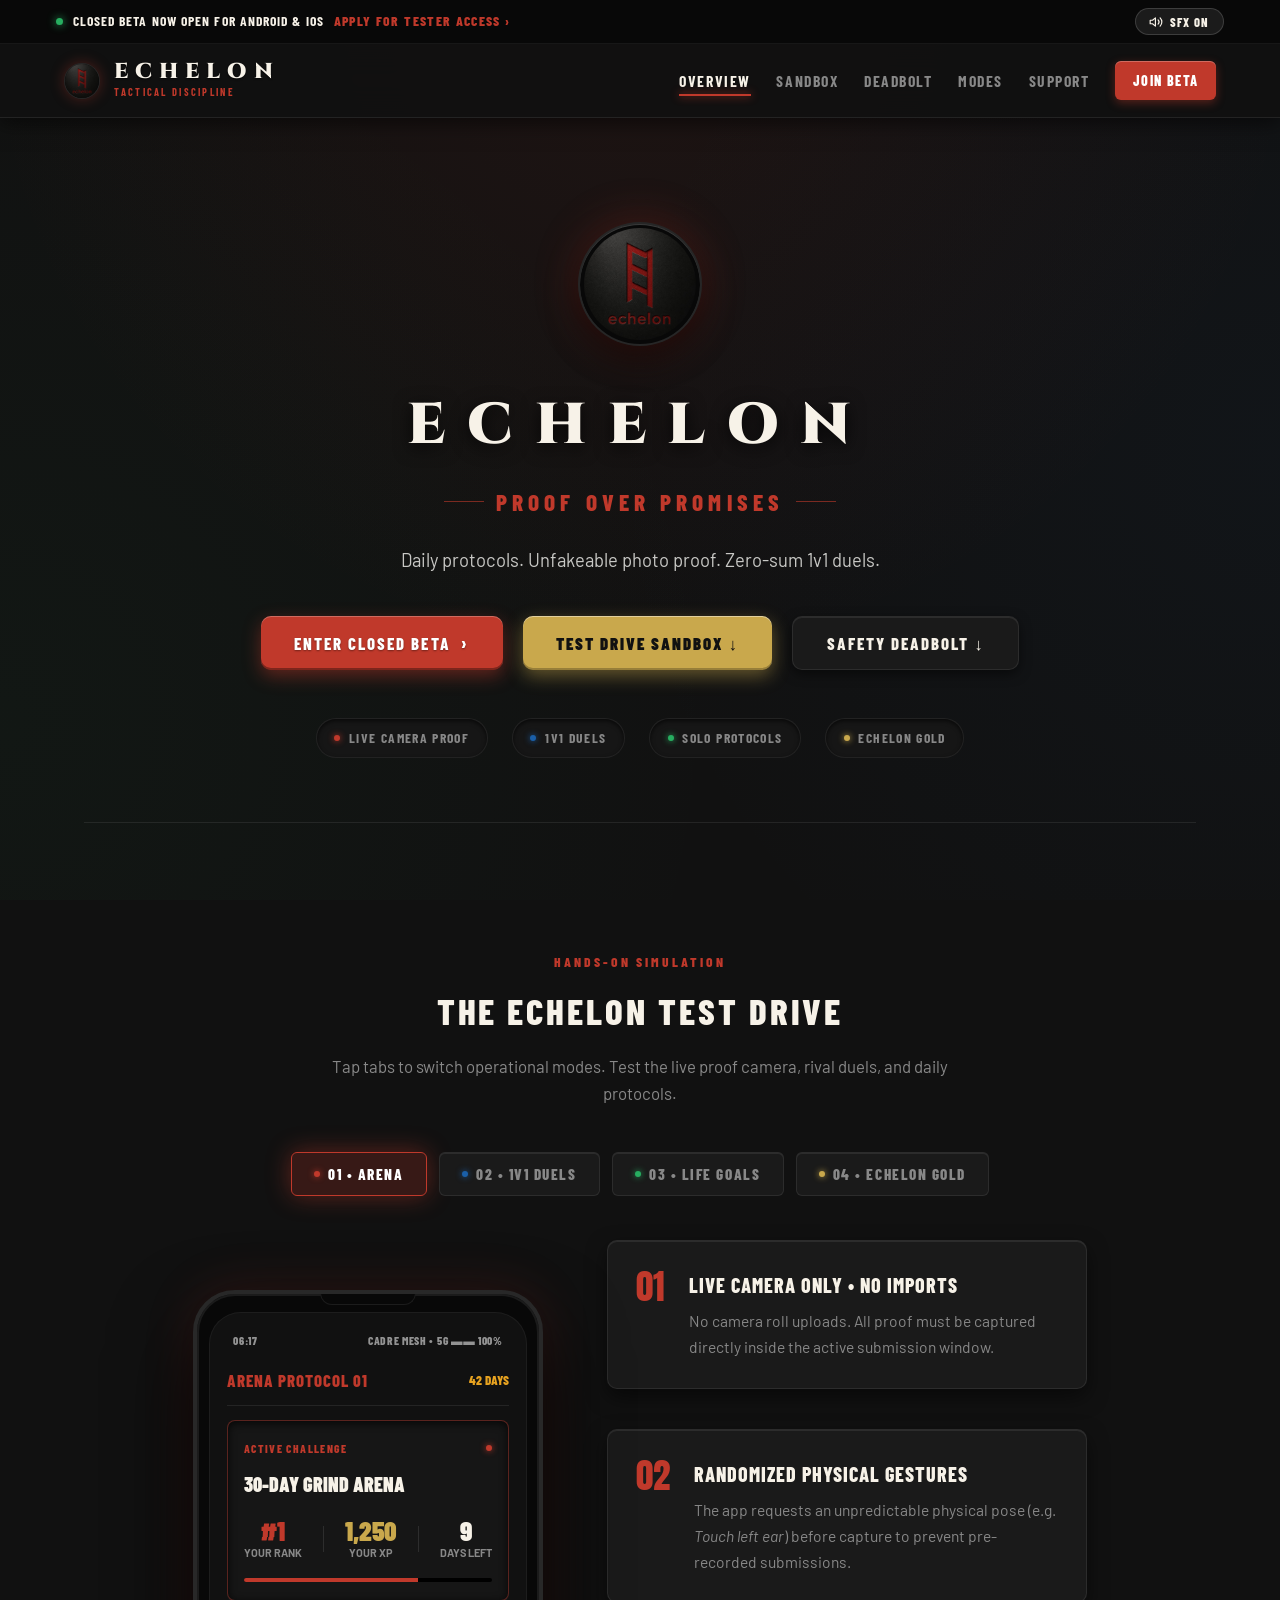
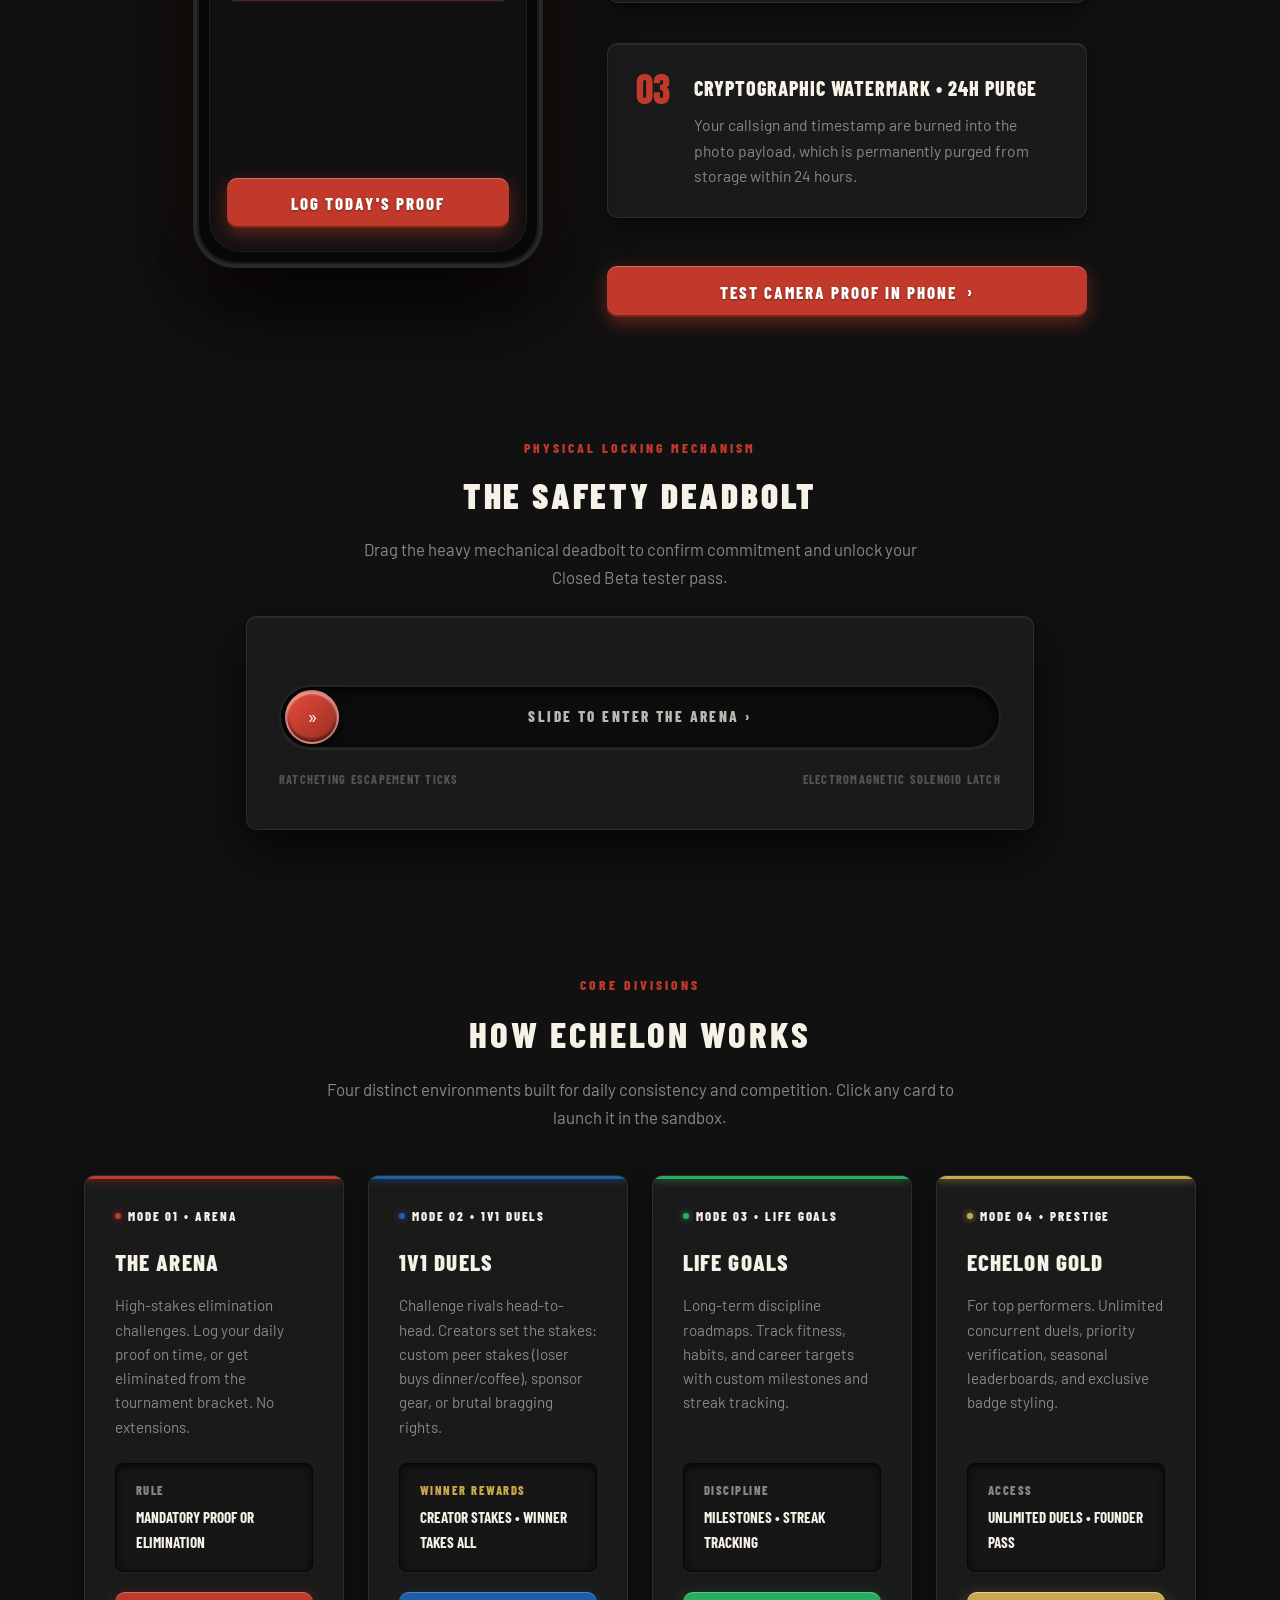
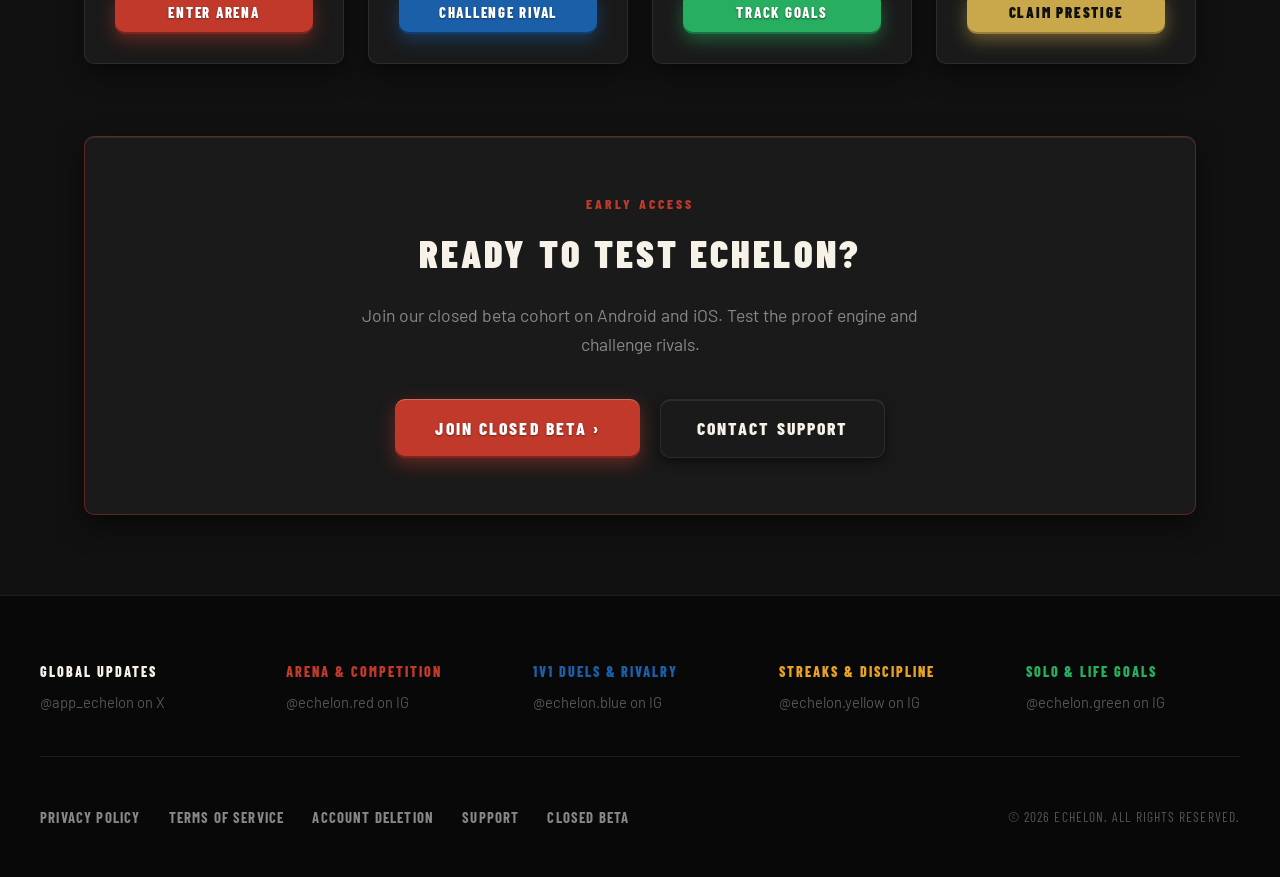
==== commit d9aed98b: "design: eliminate all emojis from website with clean SVGs and luxury brutalist tags" ====
--- a/docs/index.html
+++ b/docs/index.html
@@ -19,7 +19,7 @@
         <a href="beta.html" class="ticker-link">Apply for Tester Access &rsaquo;</a>
       </div>
       <button id="sfx-toggle" class="sfx-toggle-pill" aria-label="Toggle Foley sound effects">
-        <span class="sfx-icon">&#128266;</span>
+        <svg class="sfx-icon" width="14" height="14" viewBox="0 0 24 24" fill="none" stroke="currentColor" stroke-width="2" stroke-linecap="round" stroke-linejoin="round" style="vertical-align: middle;"><polygon points="11 5 6 9 2 9 2 15 6 15 11 19 11 5"></polygon><path d="M19.07 4.93a10 10 0 0 1 0 14.14M15.54 8.46a5 5 0 0 1 0 7.07"></path></svg>
         <span class="sfx-text">SFX ON</span>
       </button>
     </div>
@@ -174,7 +174,7 @@
               <div id="sim-arena-home" style="display: flex; flex-direction: column; gap: 0.85rem; flex: 1;">
                 <div class="phone-header">
                   <span class="phone-title" style="color: var(--accent-red);">ARENA PROTOCOL 01</span>
-                  <span class="phone-streak">&#128293; 42 DAYS</span>
+                  <span class="phone-streak">42 DAYS</span>
                 </div>
 
                 <div class="deboss-well" style="padding: 1.15rem 1rem; border-color: rgba(192, 57, 43, 0.4);">
@@ -211,7 +211,7 @@
 
                 <div style="margin-top: auto;">
                   <button class="btn btn-red" id="sim-log-trigger" style="width: 100%; padding: 0.95rem; font-size: 1.05rem; justify-content: center;">
-                    <span>&#9889; LOG TODAY'S PROOF</span>
+                    <span>LOG TODAY'S PROOF</span>
                   </button>
                 </div>
               </div>
@@ -231,7 +231,7 @@
                   <div class="scanner-line"></div>
 
                   <div class="gesture-prompt" id="sim-gesture-prompt">
-                    GESTURE: TWO FINGERS UP &#9996;&#65039;
+                    GESTURE: TWO FINGERS UP
                   </div>
 
                   <div style="text-align: center; color: rgba(255,255,255,0.35); font-family: var(--font-display); font-size: 0.85rem; letter-spacing: 0.1em; z-index: 2;">
@@ -239,7 +239,7 @@
                   </div>
 
                   <div class="camera-controls-row">
-                    <span class="cam-switch-pill">&#8645; FLIP CAM</span>
+                    <span class="cam-switch-pill">FLIP CAM</span>
                     <span class="watermark-text" id="sim-watermark">#CADRE-01 &bull; 10:34 UTC</span>
                   </div>
                 </div>
@@ -252,7 +252,7 @@
                 <div style="display: flex; gap: 0.5rem; width: 100%; margin-top: auto;">
                   <button class="btn btn-emboss" id="sim-cancel-proof" style="flex: 1; padding: 0.75rem; font-size: 0.85rem;">Cancel</button>
                   <button class="btn btn-red" id="sim-shutter-btn" style="flex: 2; padding: 0.75rem; font-size: 0.95rem; justify-content: center;">
-                    &#128248; SNAP PROOF
+                    SNAP PROOF
                   </button>
                 </div>
               </div>
@@ -271,7 +271,7 @@
                     DAY 12 OF 30 &bull; ZERO-SUM
                   </span>
                   <span style="font-family: var(--font-display); font-size: 0.72rem; font-weight: 800; color: var(--accent-gold); letter-spacing: 0.08em; background: rgba(201, 168, 76, 0.15); border: 1px solid rgba(201, 168, 76, 0.4); padding: 0.25rem 0.55rem; border-radius: 4px;">
-                    &#128081; STAKES: CUSTOM PEER STAKES
+                    STAKES: CUSTOM PEER STAKES
                   </span>
                 </div>
 
@@ -334,7 +334,7 @@
             <div class="phone-screen-view" data-mode="goals" id="sim-screen-goals">
               <div class="phone-header">
                 <span class="phone-title" style="color: var(--accent-green);">SOLO PROTOCOLS</span>
-                <span class="phone-streak">&#128293; 14 DAYS</span>
+                <span class="phone-streak">14 DAYS</span>
               </div>
 
               <!-- Radial Progress Ring & Summary -->
@@ -401,7 +401,7 @@
             <div class="phone-screen-view" data-mode="gold" id="sim-screen-gold">
               <div class="phone-header">
                 <span class="phone-title" style="color: var(--accent-gold);">SOVEREIGN TIER</span>
-                <span class="phone-streak" style="color: var(--accent-gold);">&#128081; GOLD</span>
+                <span class="phone-streak" style="color: var(--accent-gold);">GOLD</span>
               </div>
 
               <div class="deboss-well" style="padding: 1.25rem 1rem; border-color: rgba(201, 168, 76, 0.45); text-align: center;">
@@ -419,10 +419,10 @@
                 </div>
 
                 <div style="text-align: left; display: flex; flex-direction: column; gap: 0.45rem; font-size: 0.78rem; font-family: var(--font-display); font-weight: 700; color: var(--text-secondary); margin-bottom: 0.5rem;">
-                  <div>&#10003; UNLIMITED SIMULTANEOUS 1V1 DUELS</div>
-                  <div>&#10003; PRIORITY BIOMETRIC PROOF VERIFICATION</div>
-                  <div>&#10003; EXCLUSIVE PRESTIGE EMBLEM &amp; CROWN BADGE</div>
-                  <div>&#10003; 24-HOUR AUTOMATIC AUDIT PURGE</div>
+                  <div><span style="color: var(--accent-gold); margin-right: 6px;">[01]</span> UNLIMITED SIMULTANEOUS 1V1 DUELS</div>
+                  <div><span style="color: var(--accent-gold); margin-right: 6px;">[02]</span> PRIORITY BIOMETRIC PROOF VERIFICATION</div>
+                  <div><span style="color: var(--accent-gold); margin-right: 6px;">[03]</span> EXCLUSIVE PRESTIGE EMBLEM &amp; CROWN BADGE</div>
+                  <div><span style="color: var(--accent-gold); margin-right: 6px;">[04]</span> 24-HOUR AUTOMATIC AUDIT PURGE</div>
                 </div>
               </div>
 
@@ -705,7 +705,9 @@
   <div class="xp-modal" id="xp-modal">
     <canvas id="xp-confetti-canvas"></canvas>
     <div class="xp-modal-card">
-      <div class="xp-crown-emblem">&#128081;</div>
+      <div class="xp-crown-emblem">
+        <svg width="28" height="28" viewBox="0 0 24 24" fill="none" stroke="var(--accent-gold)" stroke-width="2" stroke-linecap="round" stroke-linejoin="round"><polygon points="2 4 5 20 19 20 22 4 15 10 12 3 9 10 2 4"></polygon><circle cx="12" cy="14" r="1.5" fill="var(--accent-gold)"></circle></svg>
+      </div>
       <div id="xp-tier-label" style="font-family: var(--font-display); font-size: 0.85rem; font-weight: 800; color: var(--accent-gold); letter-spacing: 0.15em; text-transform: uppercase; margin-bottom: 0.5rem;">
         ARENA PROTOCOL 01
       </div>
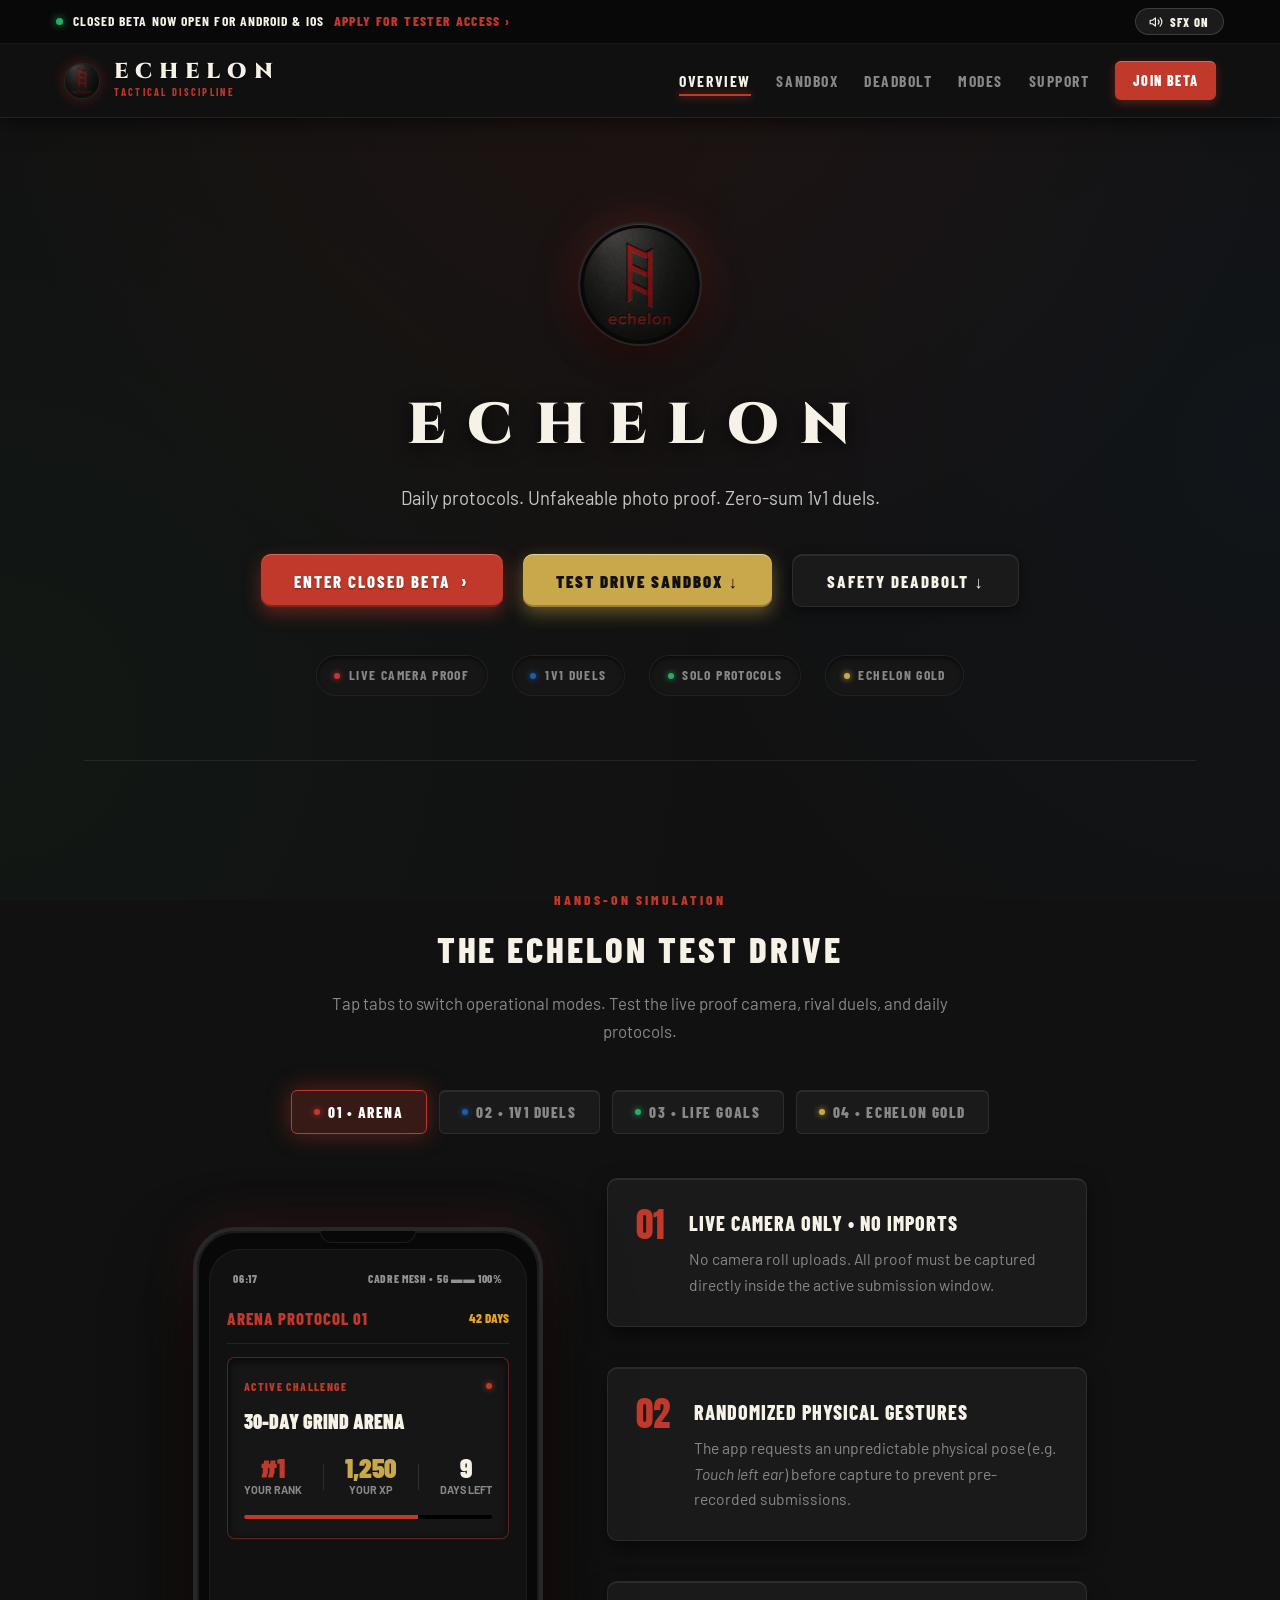
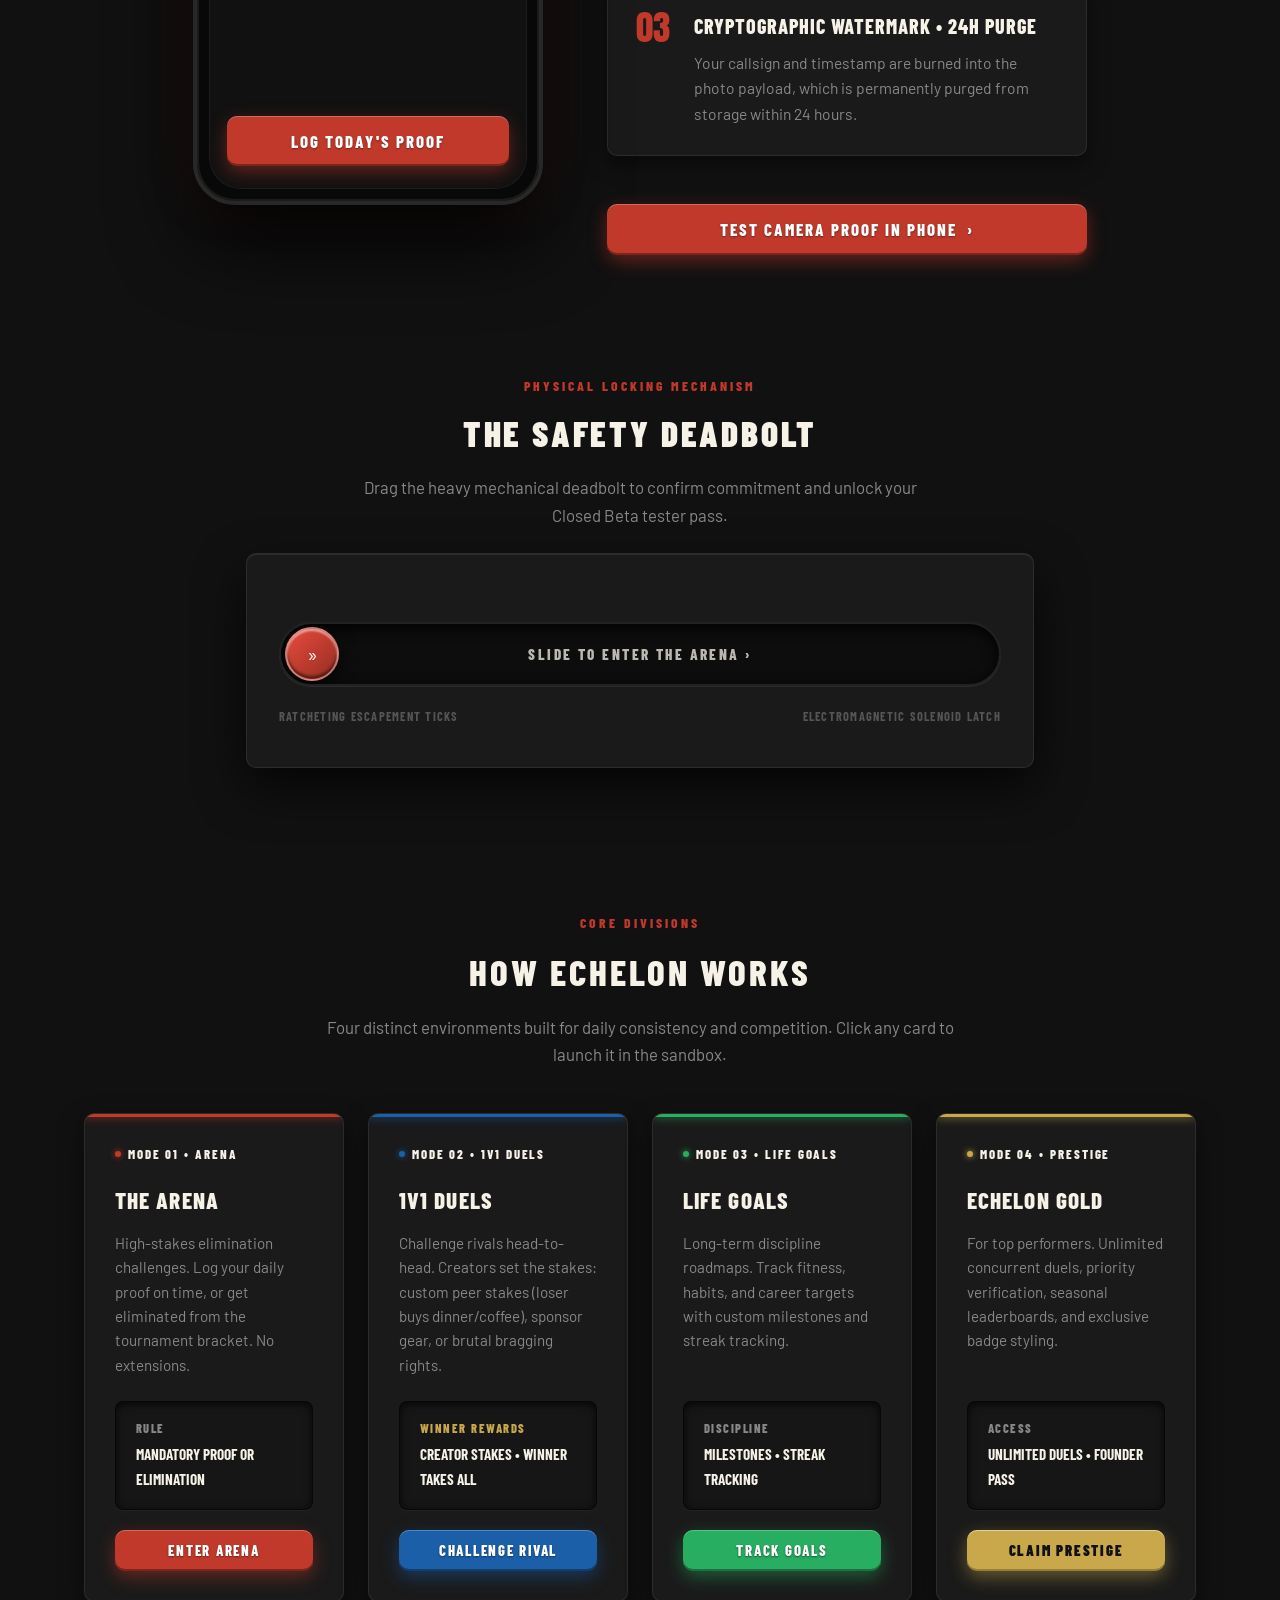
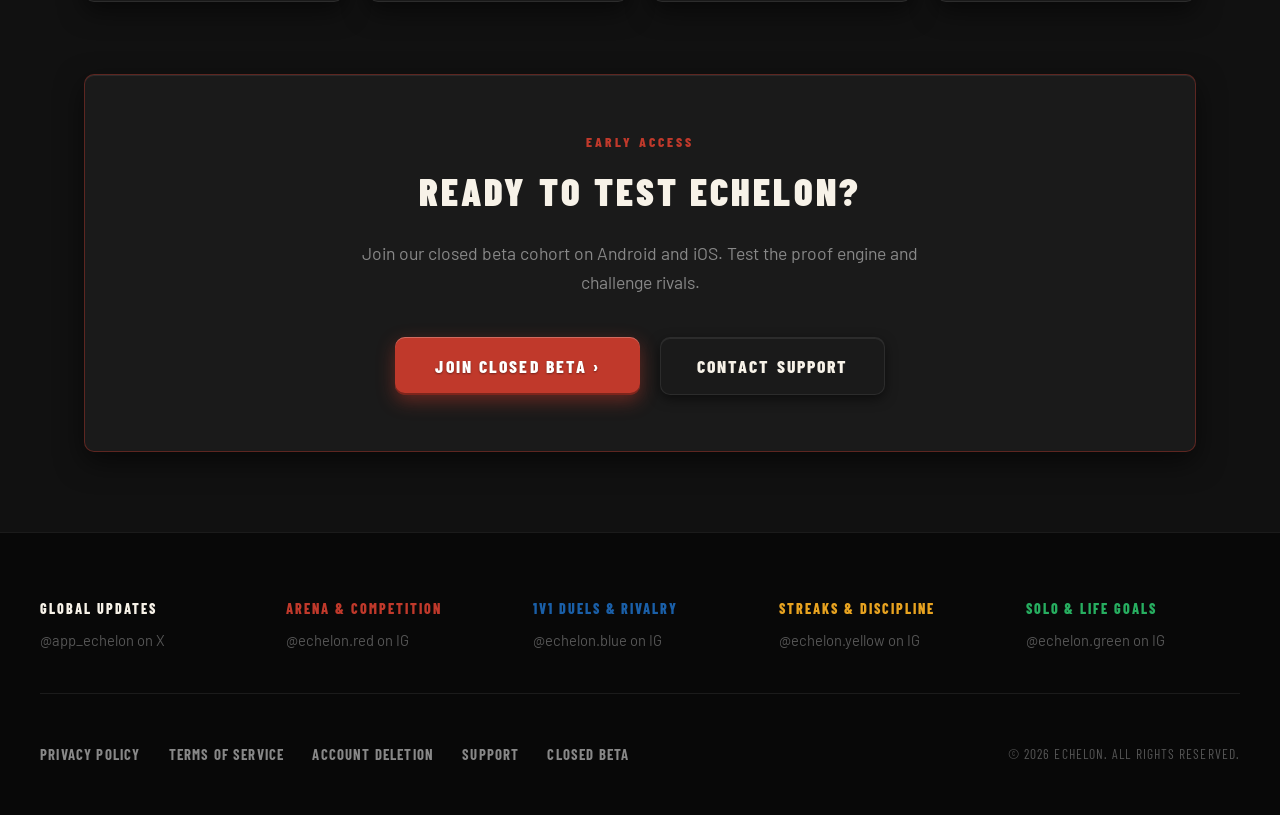
==== commit baa9ab53: "copy: remove 'proof over promises' tagline and philosophical jargon" ====
--- a/docs/index.html
+++ b/docs/index.html
@@ -3,7 +3,7 @@
 <head>
   <meta charset="UTF-8">
   <meta name="viewport" content="width=device-width, initial-scale=1.0">
-  <title>Echelon — Proof Over Promises</title>
+  <title>Echelon</title>
   <meta name="description" content="A competitive discipline app. Daily protocols, verifiable photo proof, and zero-sum 1v1 duels.">
   <link rel="stylesheet" href="styles.css">
   <link rel="icon" type="image/jpeg" href="images/logo_3d_leather_red.jpg">
@@ -86,7 +86,6 @@
         <img src="images/logo_3d_leather_red.jpg" alt="Echelon Emblem">
       </div>
       <h1 class="hero-title">ECHELON</h1>
-      <p class="hero-subtitle">PROOF OVER PROMISES</p>
       <p class="hero-description">
         Daily protocols. Unfakeable photo proof. Zero-sum 1v1 duels.
       </p>
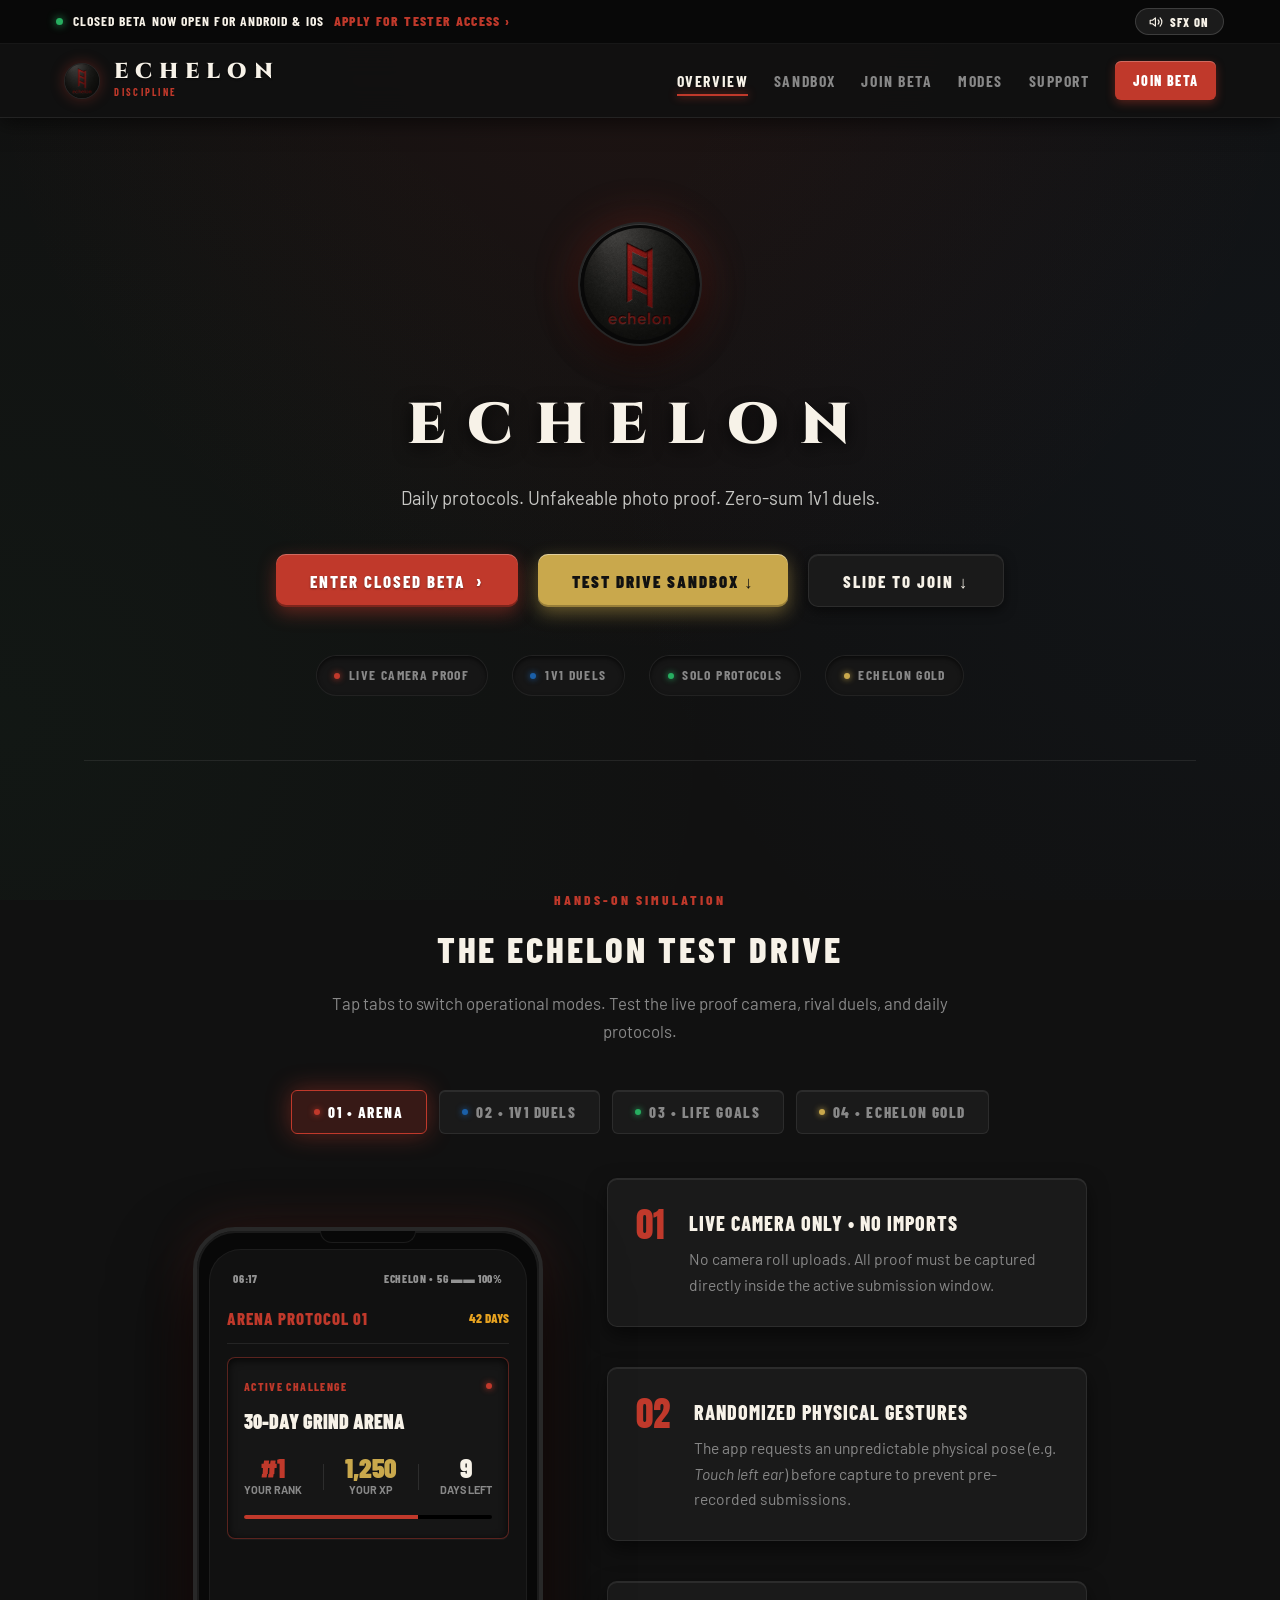
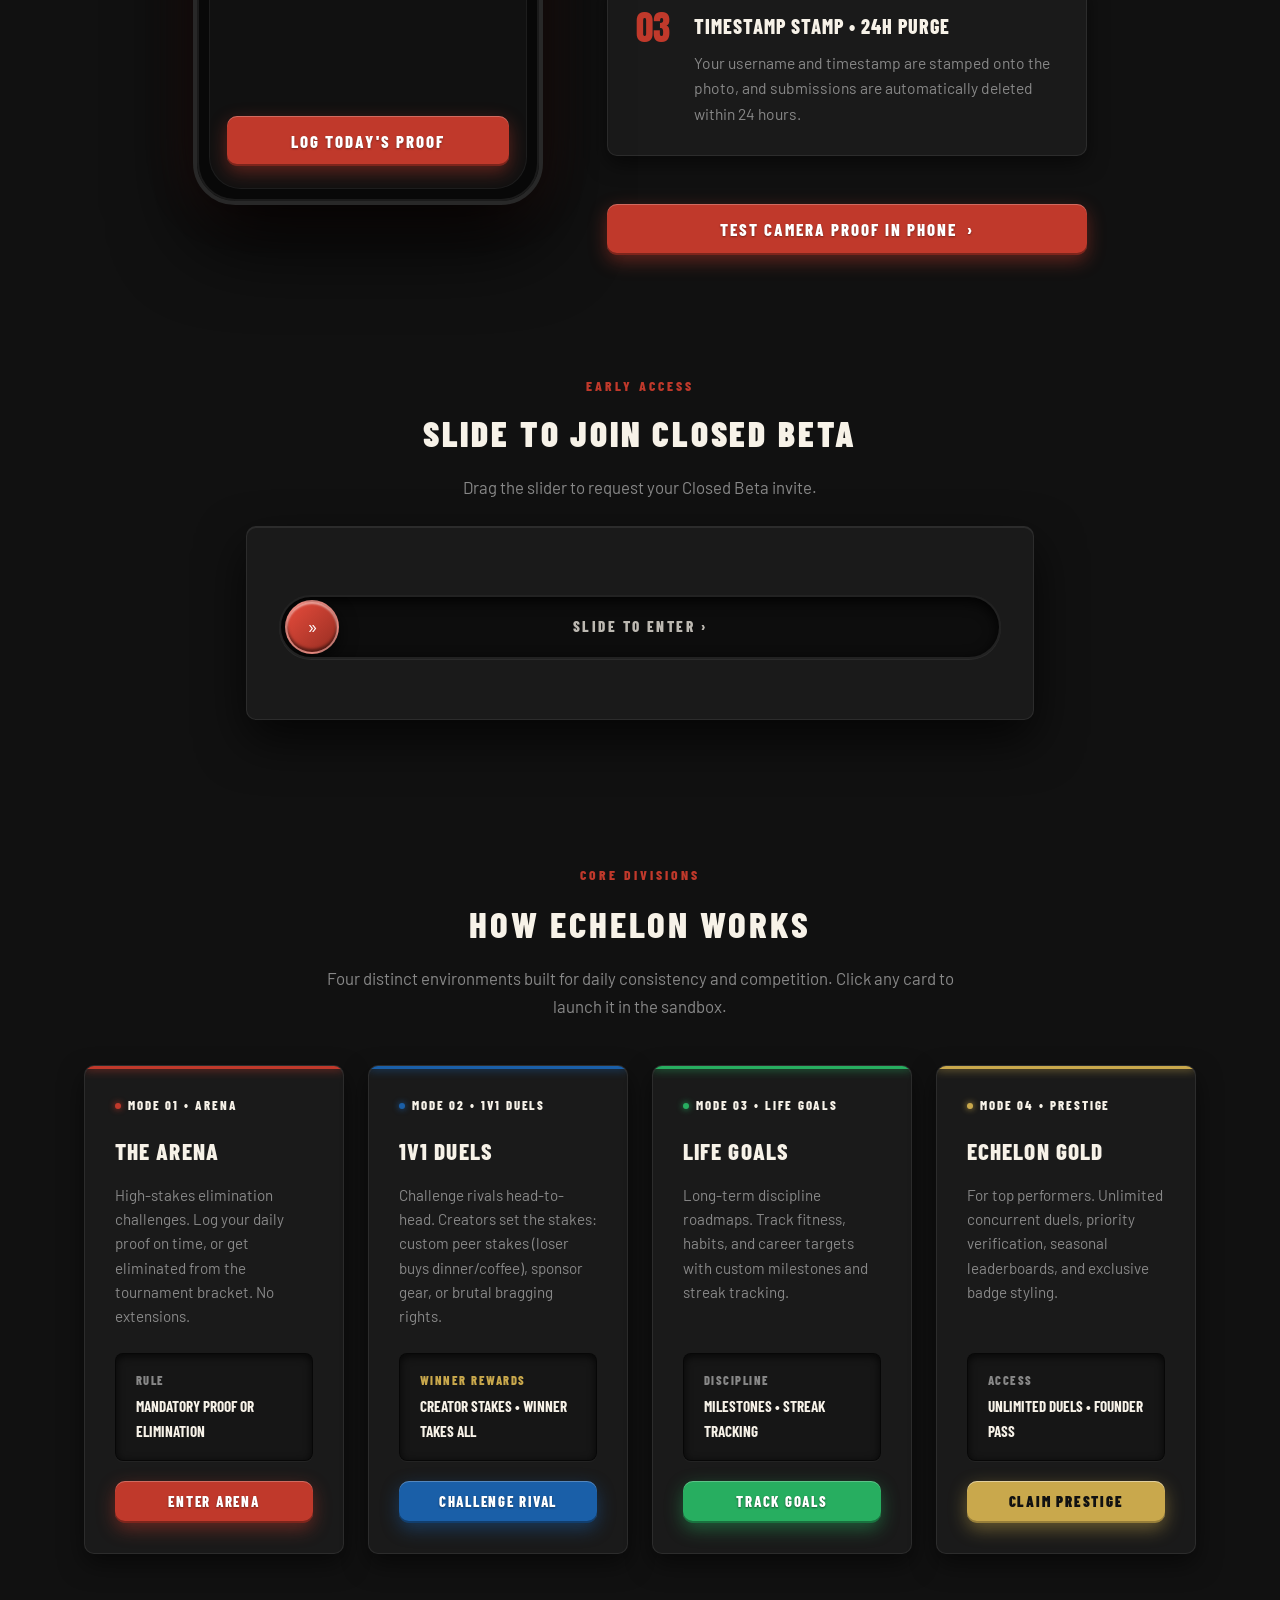
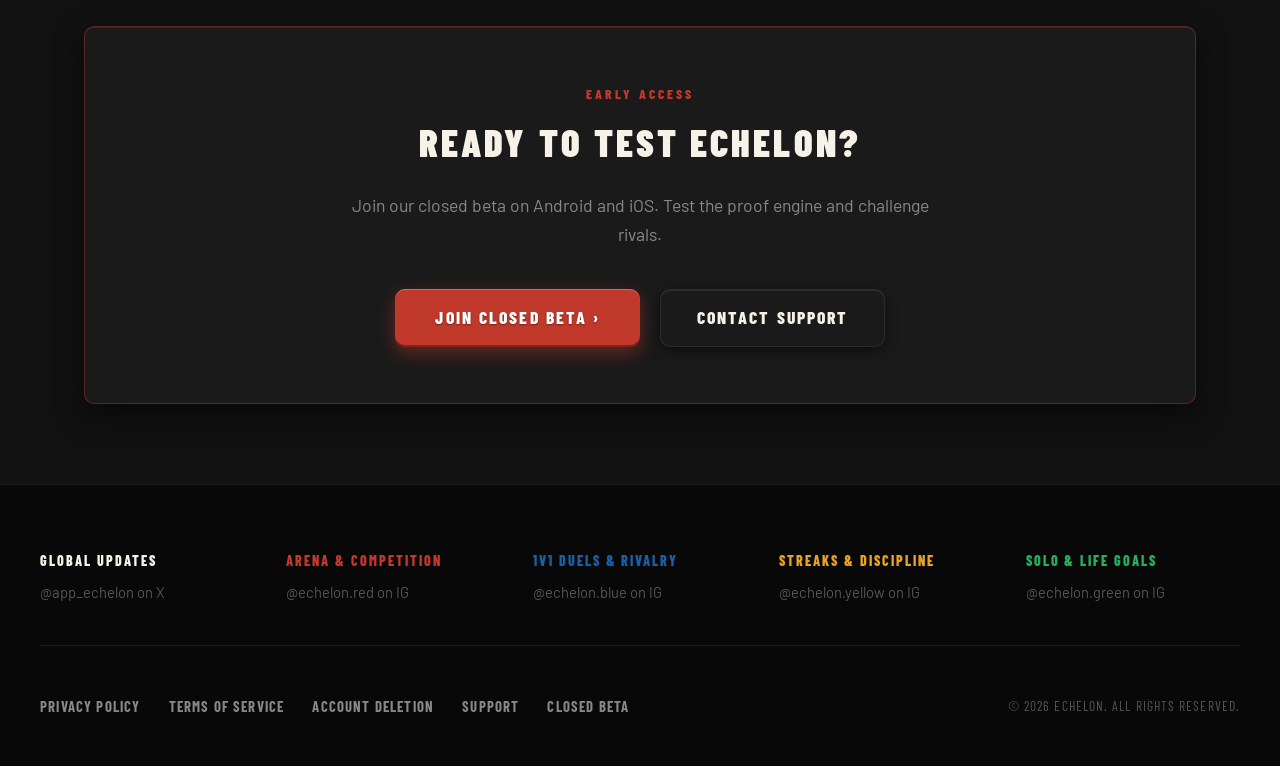
==== commit 296a090c: "copy: eliminate mechanical and military jargon across website" ====
--- a/docs/index.html
+++ b/docs/index.html
@@ -18,7 +18,7 @@
         <span class="ticker-announcement">Closed Beta Now Open for Android &amp; iOS</span>
         <a href="beta.html" class="ticker-link">Apply for Tester Access &rsaquo;</a>
       </div>
-      <button id="sfx-toggle" class="sfx-toggle-pill" aria-label="Toggle Foley sound effects">
+      <button id="sfx-toggle" class="sfx-toggle-pill" aria-label="Toggle sound effects">
         <svg class="sfx-icon" width="14" height="14" viewBox="0 0 24 24" fill="none" stroke="currentColor" stroke-width="2" stroke-linecap="round" stroke-linejoin="round" style="vertical-align: middle;"><polygon points="11 5 6 9 2 9 2 15 6 15 11 19 11 5"></polygon><path d="M19.07 4.93a10 10 0 0 1 0 14.14M15.54 8.46a5 5 0 0 1 0 7.07"></path></svg>
         <span class="sfx-text">SFX ON</span>
       </button>
@@ -34,7 +34,7 @@
         </div>
         <div class="brand-info">
           <span class="brand-text">ECHELON</span>
-          <span class="brand-sub">TACTICAL DISCIPLINE</span>
+          <span class="brand-sub">DISCIPLINE</span>
         </div>
       </a>
 
@@ -43,7 +43,7 @@
         <ul>
           <li><a href="index.html" class="active">Overview</a></li>
           <li><a href="#sandbox">Sandbox</a></li>
-          <li><a href="#deadbolt">Deadbolt</a></li>
+          <li><a href="#join-slider">Join Beta</a></li>
           <li><a href="#modes">Modes</a></li>
           <li><a href="support.html">Support</a></li>
           <li><a href="beta.html" class="nav-cta-btn">Join Beta</a></li>
@@ -66,7 +66,7 @@
       <ul class="mobile-drawer-links">
         <li><a href="index.html" class="mobile-link active" onclick="toggleMobileMenu()">Overview</a></li>
         <li><a href="#sandbox" class="mobile-link" onclick="toggleMobileMenu()">Interactive Sandbox</a></li>
-        <li><a href="#deadbolt" class="mobile-link" onclick="toggleMobileMenu()">Safety Deadbolt</a></li>
+        <li><a href="#join-slider" class="mobile-link" onclick="toggleMobileMenu()">Join Beta</a></li>
         <li><a href="#modes" class="mobile-link" onclick="toggleMobileMenu()">Core Modes</a></li>
         <li><a href="beta.html" class="mobile-link" onclick="toggleMobileMenu()">Closed Beta</a></li>
         <li><a href="support.html" class="mobile-link" onclick="toggleMobileMenu()">Support &amp; FAQ</a></li>
@@ -98,8 +98,8 @@
         <a href="#sandbox" class="btn btn-gold">
           <span>Test Drive Sandbox &darr;</span>
         </a>
-        <a href="#deadbolt" class="btn btn-emboss">
-          <span>Safety Deadbolt &darr;</span>
+        <a href="#join-slider" class="btn btn-emboss">
+          <span>Slide to Join &darr;</span>
         </a>
       </div>
 
@@ -161,7 +161,7 @@
             <!-- Dynamic Status Bar -->
             <div class="sim-status-bar">
               <span id="sim-phone-clock">12:47</span>
-              <span>CADRE MESH &bull; 5G &#9644;&#9644; 100%</span>
+              <span>ECHELON &bull; 5G &#9644;&#9644; 100%</span>
             </div>
 
             <!-- Optical Flash Overlay -->
@@ -234,12 +234,12 @@
                   </div>
 
                   <div style="text-align: center; color: rgba(255,255,255,0.35); font-family: var(--font-display); font-size: 0.85rem; letter-spacing: 0.1em; z-index: 2;">
-                    [ OPTICAL RETICLE ENGAGED ]
+                    [ ALIGN PROOF IN FRAME ]
                   </div>
 
                   <div class="camera-controls-row">
                     <span class="cam-switch-pill">FLIP CAM</span>
-                    <span class="watermark-text" id="sim-watermark">#CADRE-01 &bull; 10:34 UTC</span>
+                    <span class="watermark-text" id="sim-watermark">#01 &bull; 10:34 UTC</span>
                   </div>
                 </div>
 
@@ -399,7 +399,7 @@
             <!-- SCREEN 4: ECHELON GOLD -->
             <div class="phone-screen-view" data-mode="gold" id="sim-screen-gold">
               <div class="phone-header">
-                <span class="phone-title" style="color: var(--accent-gold);">SOVEREIGN TIER</span>
+                <span class="phone-title" style="color: var(--accent-gold);">ECHELON GOLD</span>
                 <span class="phone-streak" style="color: var(--accent-gold);">GOLD</span>
               </div>
 
@@ -419,7 +419,7 @@
 
                 <div style="text-align: left; display: flex; flex-direction: column; gap: 0.45rem; font-size: 0.78rem; font-family: var(--font-display); font-weight: 700; color: var(--text-secondary); margin-bottom: 0.5rem;">
                   <div><span style="color: var(--accent-gold); margin-right: 6px;">[01]</span> UNLIMITED SIMULTANEOUS 1V1 DUELS</div>
-                  <div><span style="color: var(--accent-gold); margin-right: 6px;">[02]</span> PRIORITY BIOMETRIC PROOF VERIFICATION</div>
+                  <div><span style="color: var(--accent-gold); margin-right: 6px;">[02]</span> PRIORITY PROOF VERIFICATION</div>
                   <div><span style="color: var(--accent-gold); margin-right: 6px;">[03]</span> EXCLUSIVE PRESTIGE EMBLEM &amp; CROWN BADGE</div>
                   <div><span style="color: var(--accent-gold); margin-right: 6px;">[04]</span> 24-HOUR AUTOMATIC AUDIT PURGE</div>
                 </div>
@@ -457,8 +457,8 @@
             <div class="step-card">
               <div class="step-num" style="color: var(--accent-red);">03</div>
               <div class="step-body">
-                <h4>Cryptographic Watermark &bull; 24h Purge</h4>
-                <p>Your callsign and timestamp are burned into the photo payload, which is permanently purged from storage within 24 hours.</p>
+                <h4>Timestamp Stamp &bull; 24h Purge</h4>
+                <p>Your username and timestamp are stamped onto the photo, and submissions are automatically deleted within 24 hours.</p>
               </div>
             </div>
 
@@ -537,7 +537,7 @@
             <div class="step-card">
               <div class="step-num" style="color: var(--accent-gold);">01</div>
               <div class="step-body">
-                <h4>Capped Sovereign Membership</h4>
+                <h4>Capped Founding Membership</h4>
                 <p>Strictly capped at 100 concurrent founding member slots. Price locked for active holders.</p>
               </div>
             </div>
@@ -567,26 +567,21 @@
       </div>
     </section>
 
-    <!-- Mechanical "Safety Deadbolt" Slide-to-Confirm Section -->
-    <section id="deadbolt" class="deadbolt-section">
-      <div class="section-tag" style="color: var(--accent-red);">PHYSICAL LOCKING MECHANISM</div>
+    <!-- Slide-to-Confirm Section -->
+    <section id="join-slider" class="deadbolt-section">
+      <div class="section-tag" style="color: var(--accent-red);">EARLY ACCESS</div>
       <h2 style="font-family: var(--font-display); font-size: 2.2rem; font-weight: 900; letter-spacing: 0.08em; text-transform: uppercase; color: var(--text-primary); margin-bottom: 0.75rem;">
-        THE SAFETY DEADBOLT
+        SLIDE TO JOIN CLOSED BETA
       </h2>
       <p style="color: var(--text-secondary); max-width: 580px; margin: 0 auto 1.5rem; font-size: 1.05rem;">
-        Drag the heavy mechanical deadbolt to confirm commitment and unlock your Closed Beta tester pass.
+        Drag the slider to request your Closed Beta invite.
       </p>
 
       <div class="deadbolt-container">
         <div class="deadbolt-track" id="deadbolt-track">
           <div class="deadbolt-fill" id="deadbolt-fill"></div>
-          <div class="deadbolt-label" id="deadbolt-label">SLIDE TO ENTER THE ARENA &rsaquo;</div>
+          <div class="deadbolt-label" id="deadbolt-label">SLIDE TO ENTER &rsaquo;</div>
           <div class="deadbolt-knob" id="deadbolt-knob">&#187;</div>
-        </div>
-
-        <div style="display: flex; justify-content: space-between; align-items: center; font-family: var(--font-display); font-size: 0.78rem; font-weight: 700; color: var(--text-muted); letter-spacing: 0.1em; text-transform: uppercase;">
-          <span>RATCHETING ESCAPEMENT TICKS</span>
-          <span>ELECTROMAGNETIC SOLENOID LATCH</span>
         </div>
       </div>
     </section>
@@ -687,7 +682,7 @@
         READY TO TEST ECHELON?
       </h2>
       <p style="color: var(--text-secondary); max-width: 600px; margin: 0 auto 2.5rem; font-size: 1.1rem;">
-        Join our closed beta cohort on Android and iOS. Test the proof engine and challenge rivals.
+        Join our closed beta on Android and iOS. Test the proof engine and challenge rivals.
       </p>
       <div style="display: flex; justify-content: center; gap: 1.25rem; flex-wrap: wrap;">
         <a href="beta.html" class="btn btn-red" style="padding: 1.1rem 2.5rem; font-size: 1.1rem;">
@@ -715,11 +710,11 @@
       </h2>
       <div class="xp-counter-number" id="xp-animated-counter">+50 XP</div>
       <p style="color: var(--text-secondary); font-size: 0.95rem; margin-bottom: 2rem;">
-        Indisputable proof verified. Your standing in the Cadre has advanced.
+        Proof verified. Your ranking has advanced.
       </p>
 
       <a href="beta.html" class="btn btn-gold" style="width: 100%; justify-content: center; padding: 1.1rem; font-size: 1.05rem; margin-bottom: 0.75rem;">
-        CLAIM CALLSIGN &amp; JOIN CLOSED BETA &rsaquo;
+        JOIN CLOSED BETA &rsaquo;
       </a>
       <button class="btn btn-emboss" id="xp-dismiss-btn" style="width: 100%; justify-content: center; padding: 0.85rem; font-size: 0.92rem;">
         RETURN TO ARENA
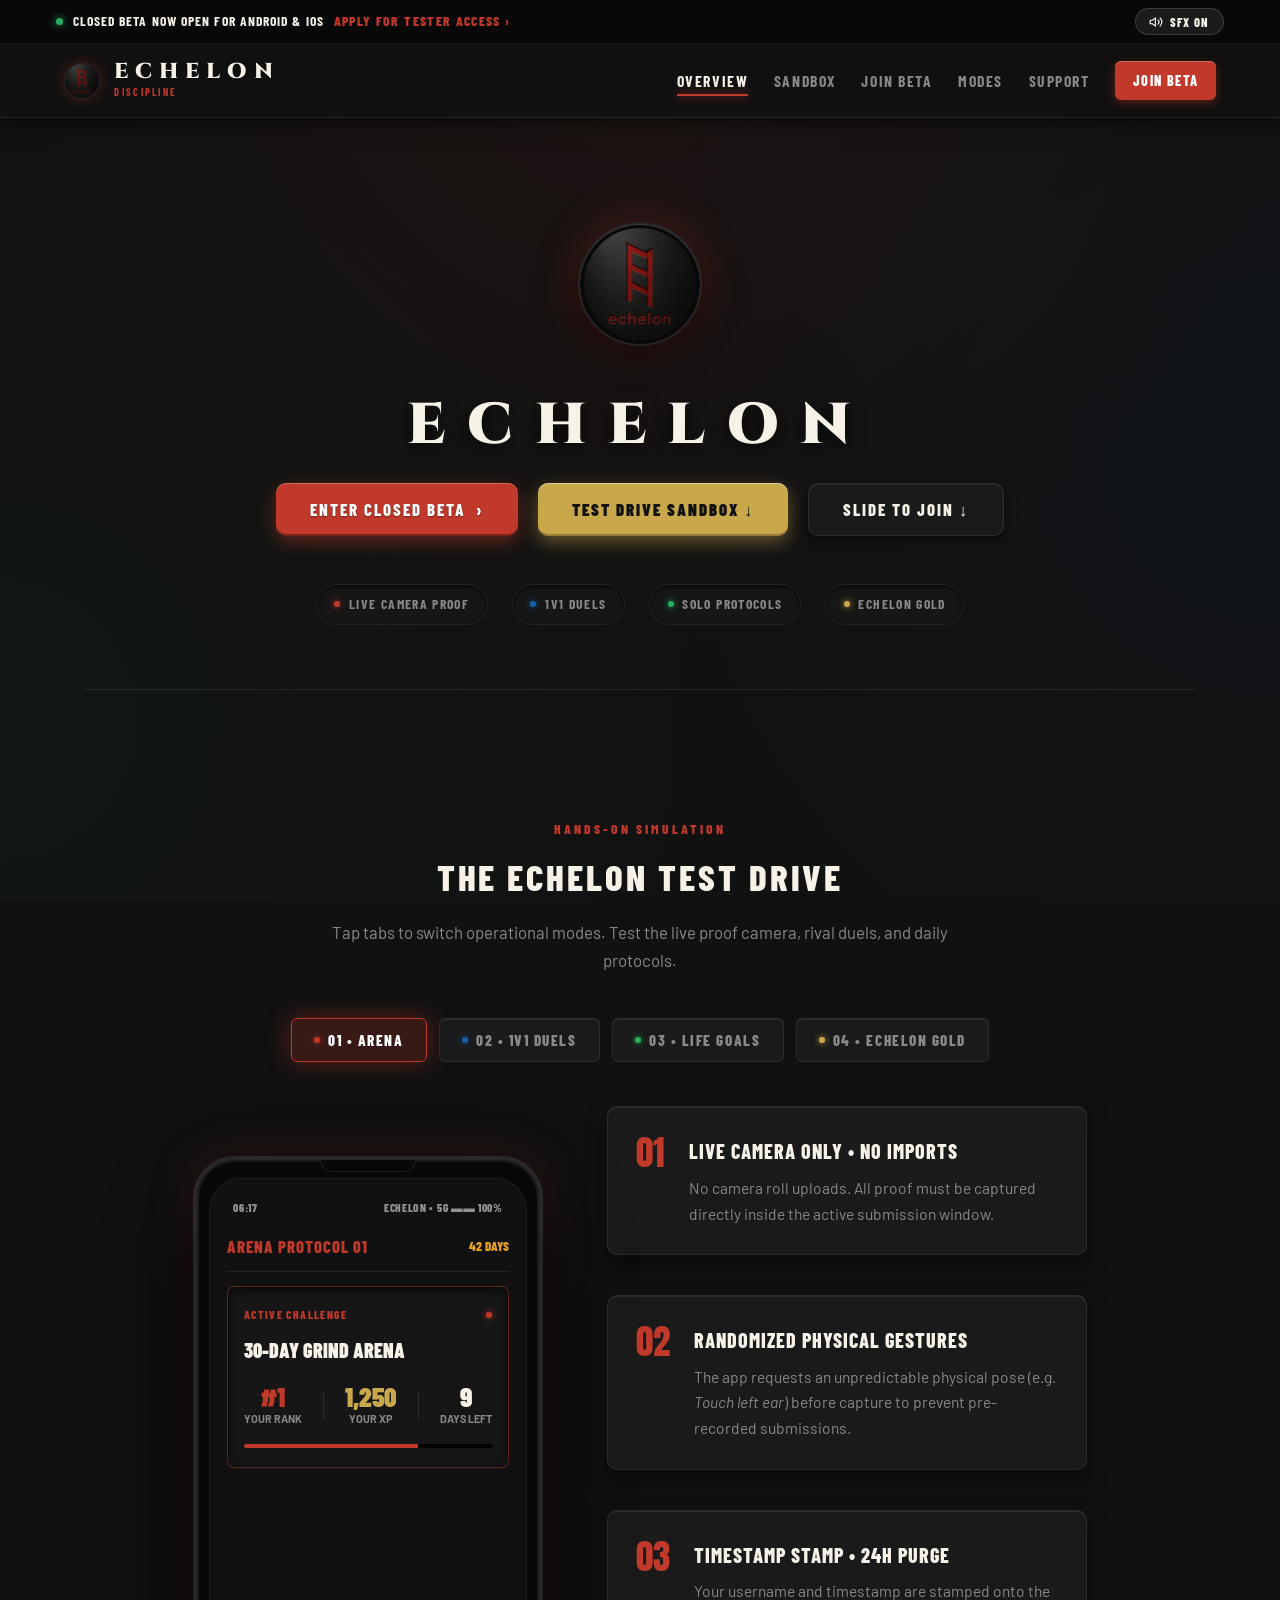
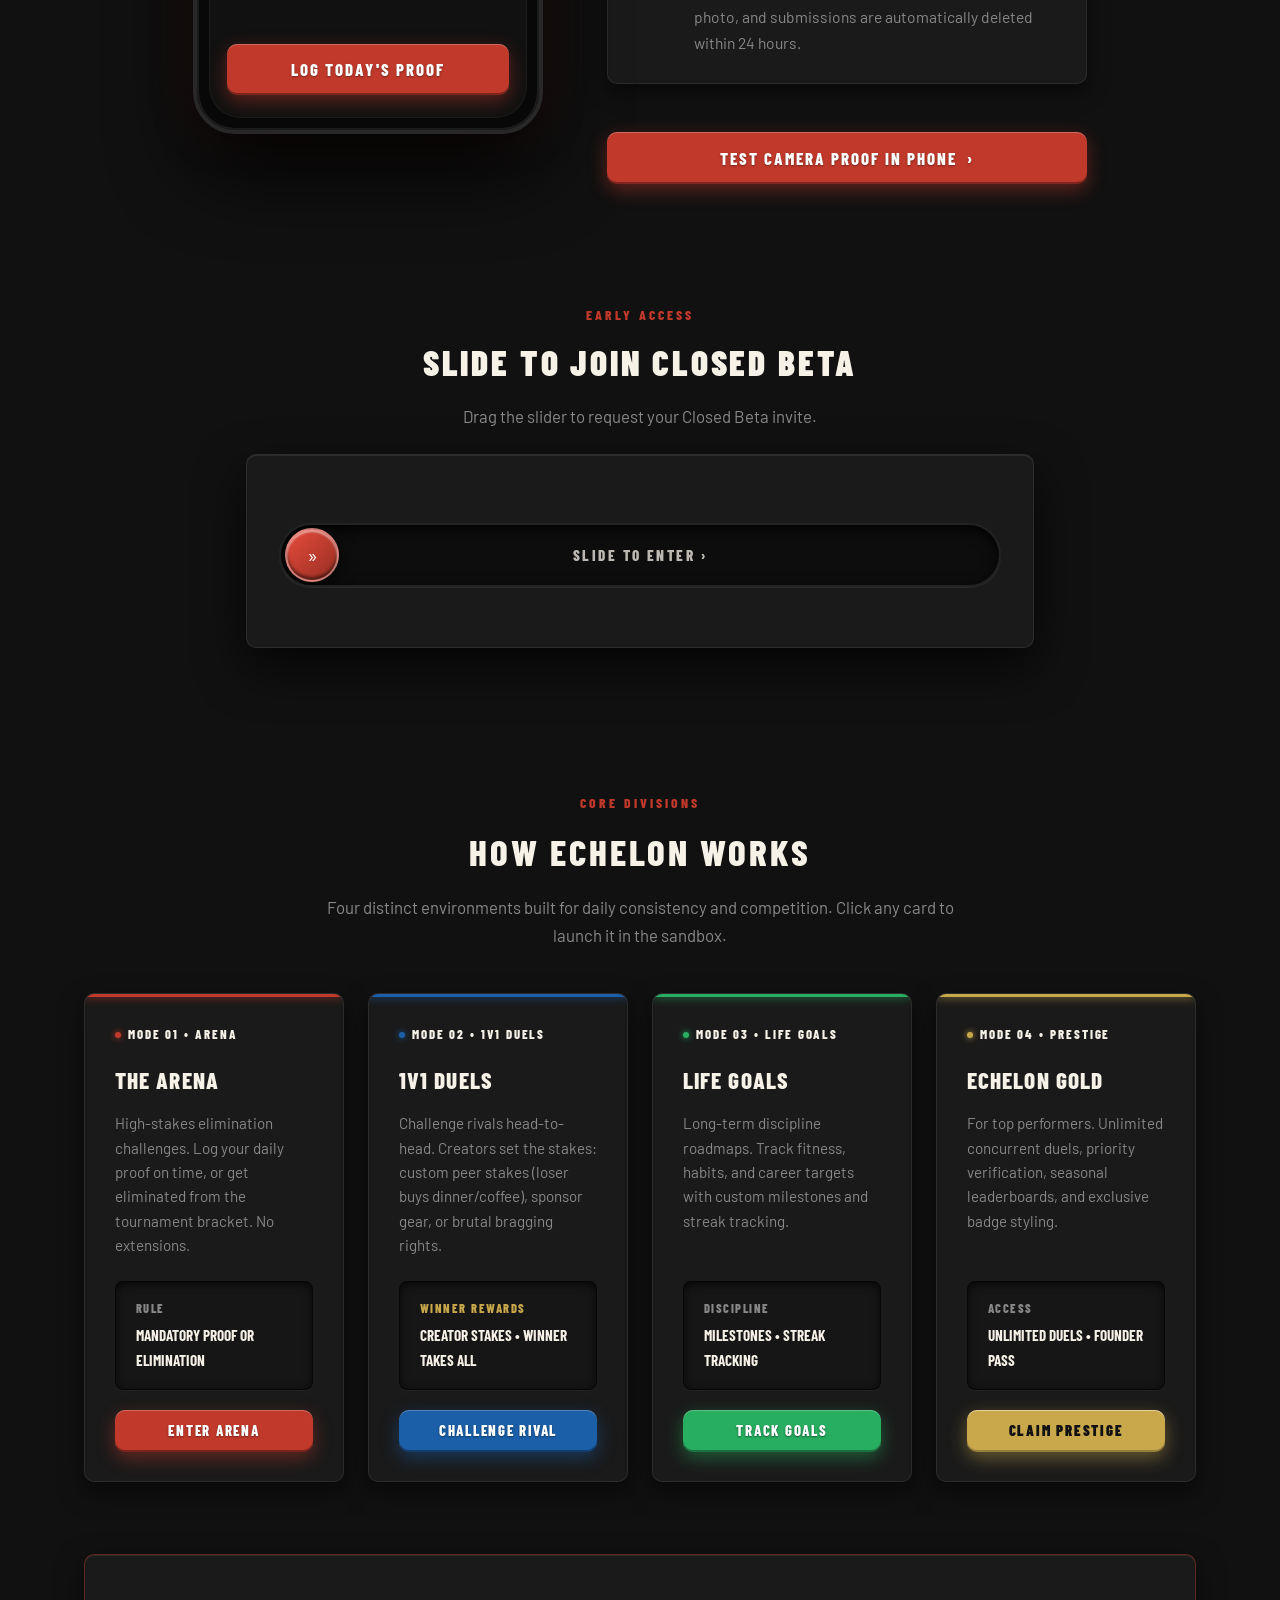
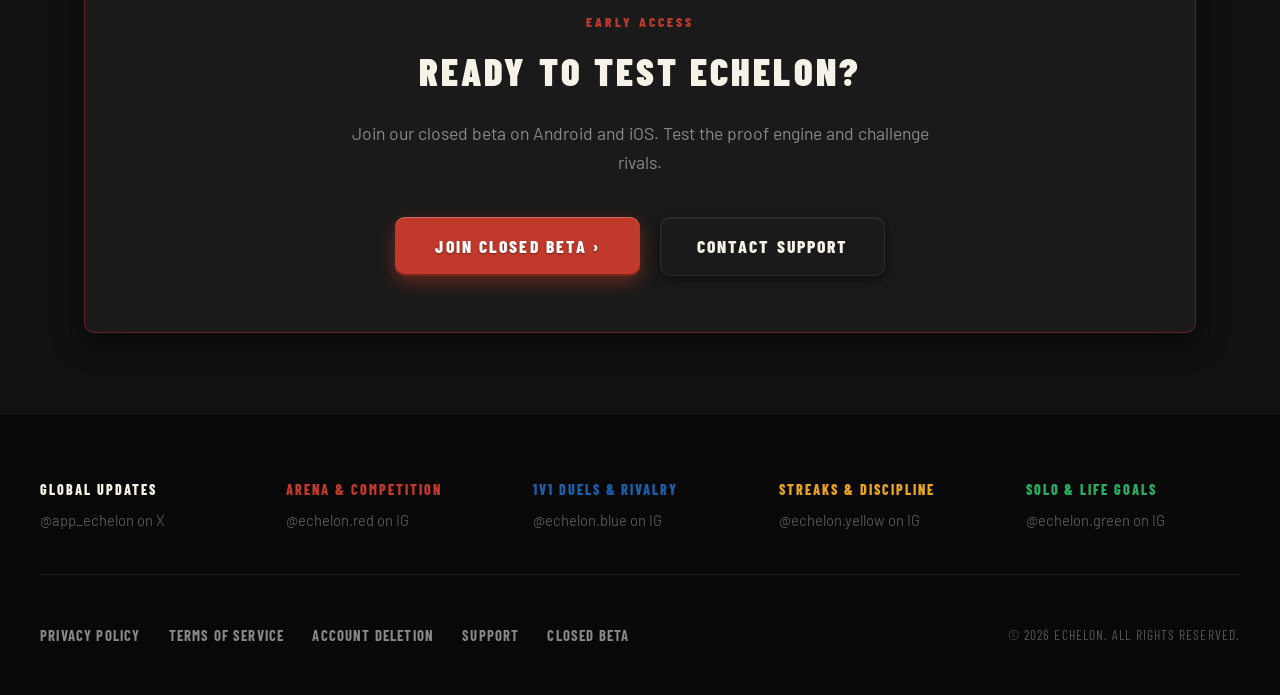
==== commit 77b8e24e: "copy: remove tagline, replace callsign with username, and generalize proof to photos and videos" ====
--- a/docs/index.html
+++ b/docs/index.html
@@ -4,13 +4,13 @@
   <meta charset="UTF-8">
   <meta name="viewport" content="width=device-width, initial-scale=1.0">
   <title>Echelon</title>
-  <meta name="description" content="A competitive discipline app. Daily protocols, verifiable photo proof, and zero-sum 1v1 duels.">
+  <meta name="description" content="Echelon">
   <link rel="stylesheet" href="styles.css">
   <link rel="icon" type="image/jpeg" href="images/logo_3d_leather_red.jpg">
   <script src="app.js" defer></script>
 </head>
 <body>
-  <!-- Top Ticker with Tactile Foley Audio Toggle -->
+  <!-- Top Ticker with Audio Toggle -->
   <div class="top-ticker">
     <div class="ticker-content" style="display: flex; justify-content: space-between; align-items: center; width: 100%; max-width: 1200px; margin: 0 auto; padding: 0 1rem;">
       <div style="display: flex; align-items: center; gap: 0.6rem;">
@@ -86,9 +86,6 @@
         <img src="images/logo_3d_leather_red.jpg" alt="Echelon Emblem">
       </div>
       <h1 class="hero-title">ECHELON</h1>
-      <p class="hero-description">
-        Daily protocols. Unfakeable photo proof. Zero-sum 1v1 duels.
-      </p>
 
       <div class="hero-actions">
         <a href="beta.html" class="btn btn-red">
--- a/docs/styles.css
+++ b/docs/styles.css
@@ -1221,7 +1221,7 @@
 }
 
 /* =============================================================================
-   MECHANICAL SAFETY DEADBOLT SLIDE-TO-CONFIRM
+   SLIDE-TO-CONFIRM JOIN SLIDER
    ============================================================================= */
 .deadbolt-section {
   padding: 4.5rem 1rem;
@@ -1595,7 +1595,7 @@
   margin-bottom: 0;
 }
 
-/* Tactical Form Controls */
+/* Form Controls */
 .form-group {
   margin-bottom: 1.4rem;
 }
@@ -2009,7 +2009,7 @@
     width: 100%;
   }
 
-  /* Mobile Deadbolt & Sandbox */
+  /* Mobile Join Slider & Sandbox */
   .deadbolt-section {
     padding: 3rem 0.5rem;
   }
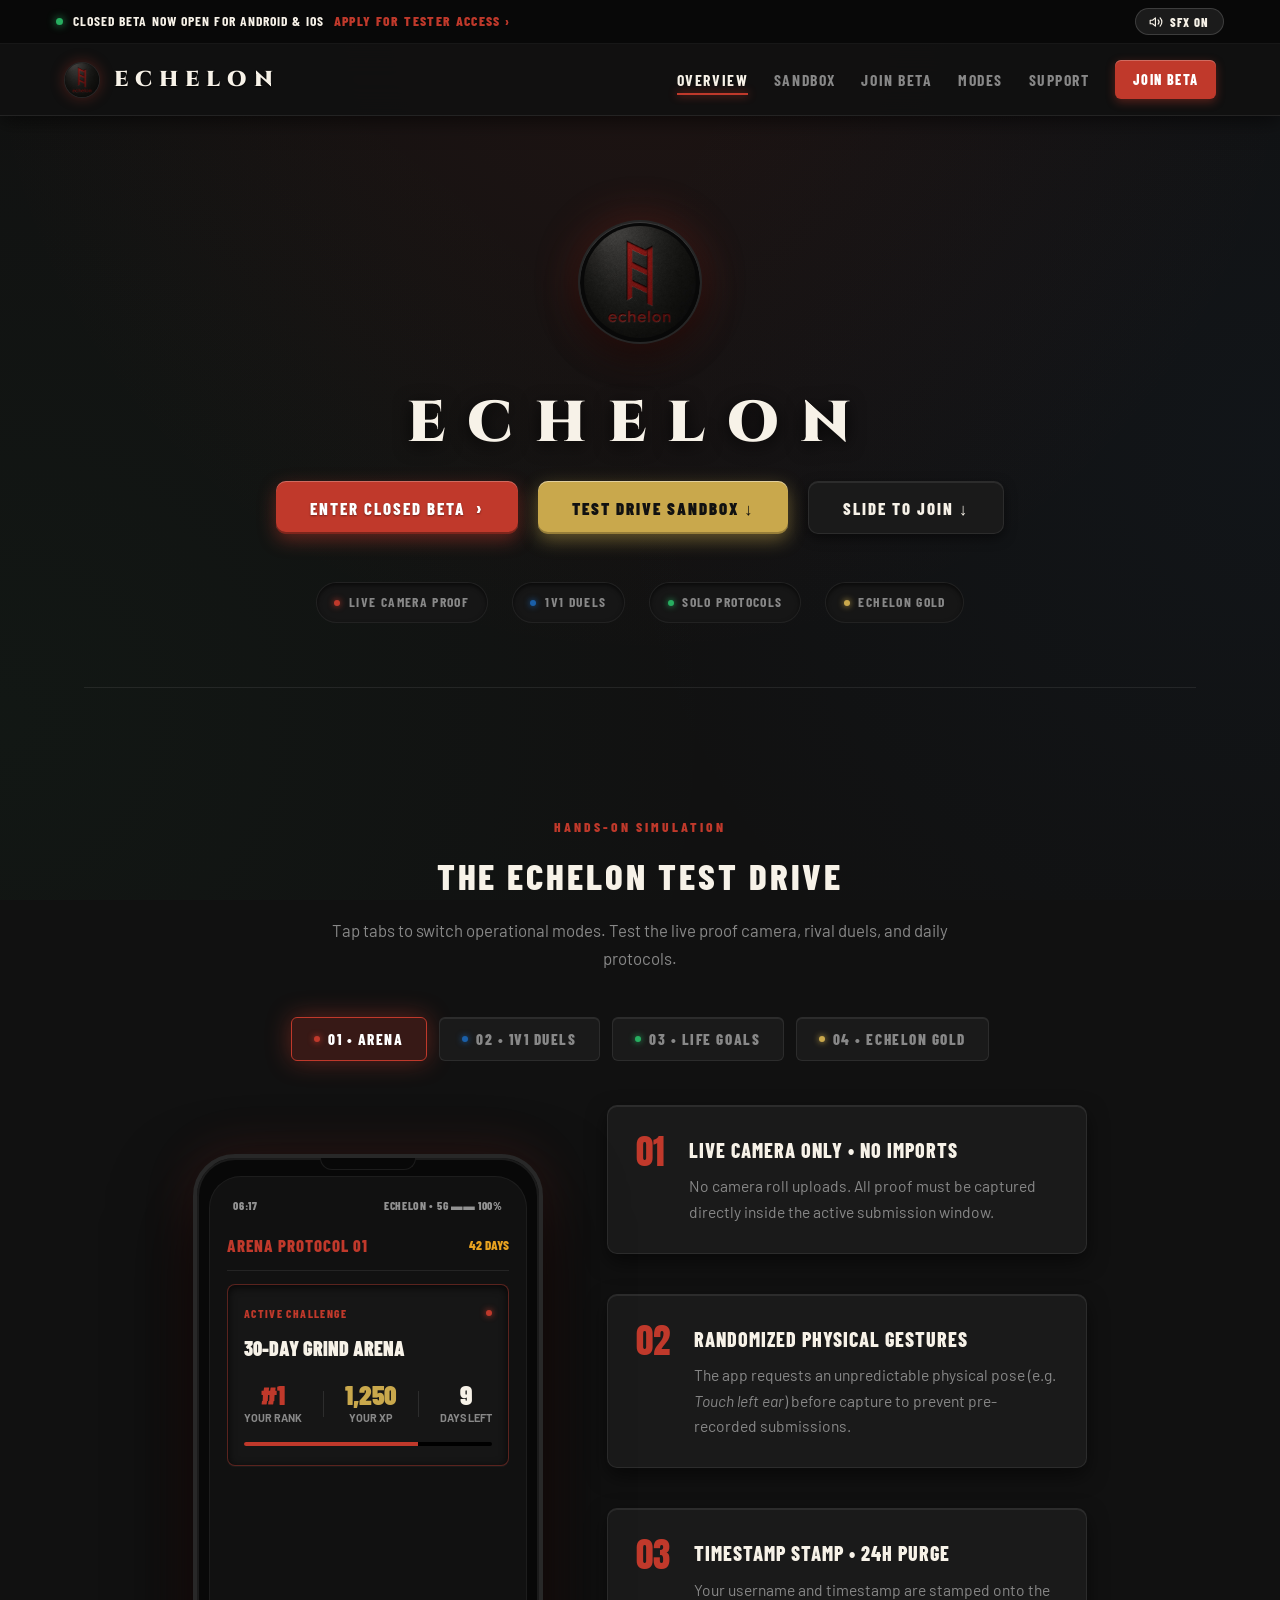
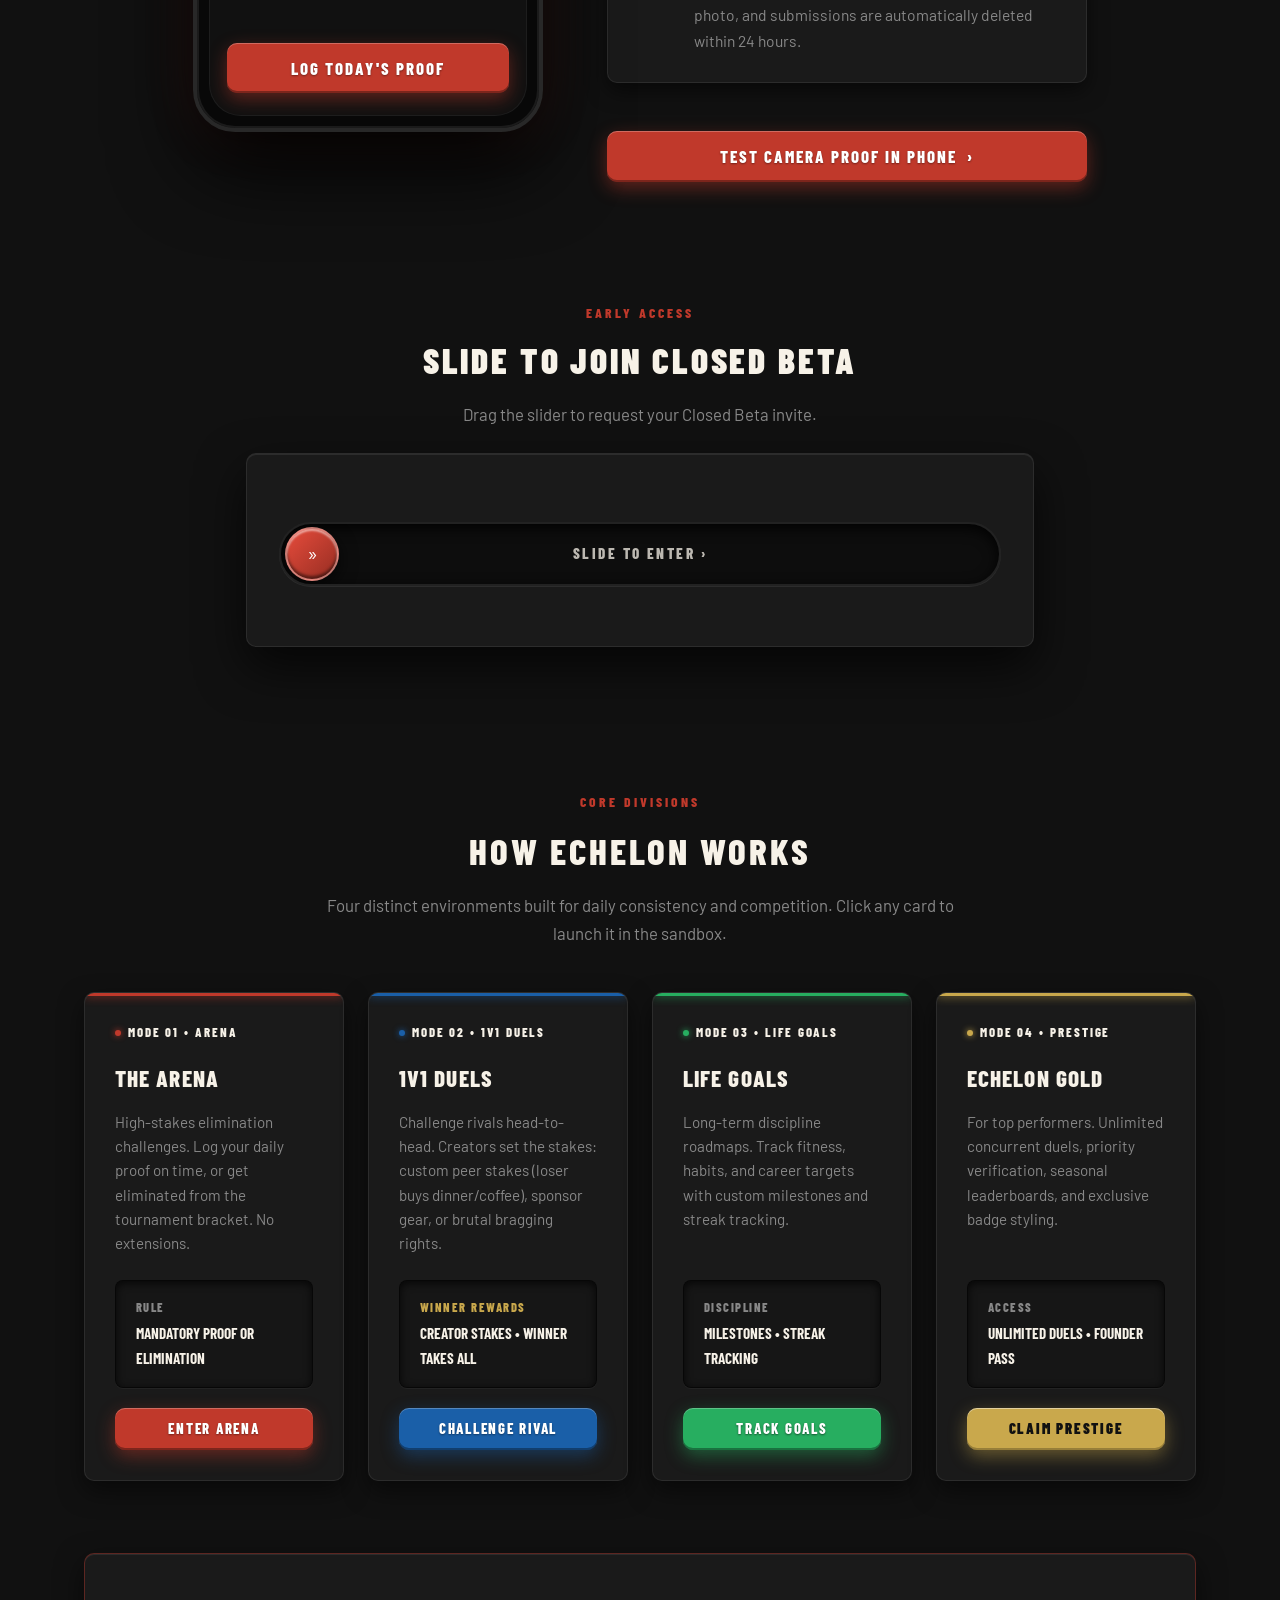
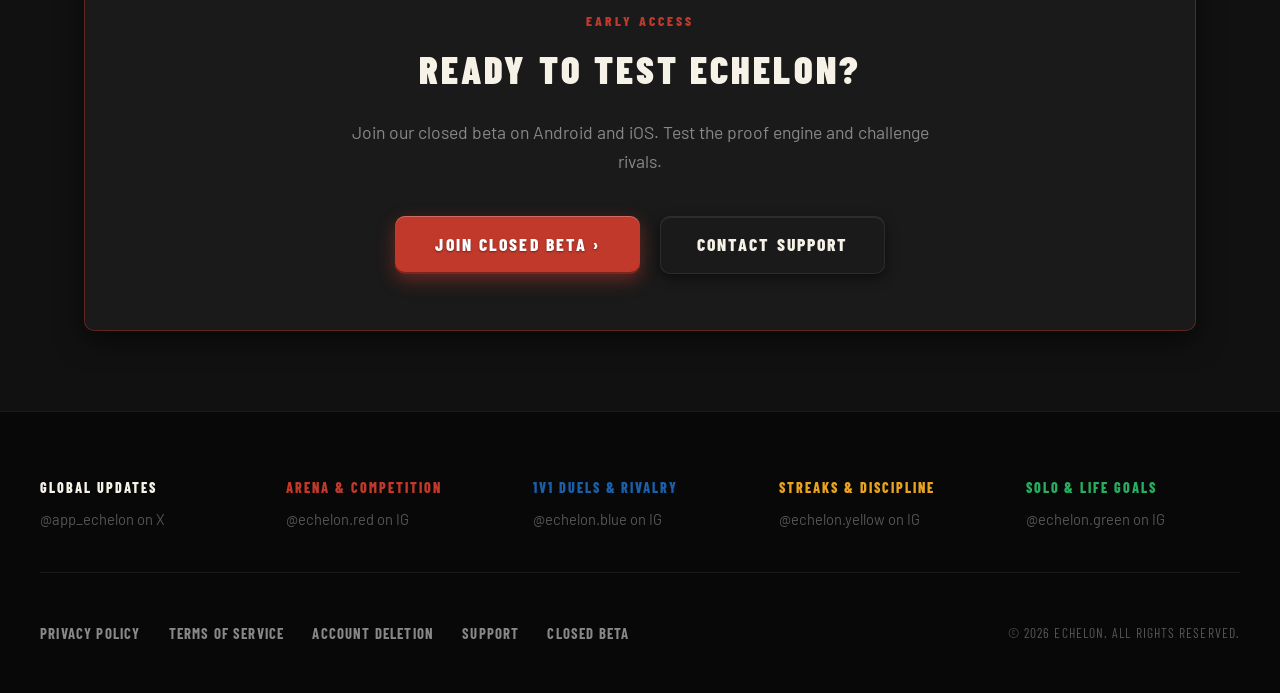
==== commit 0f8dfa21: "brand: remove discipline subtitle under echelon logo in top bar" ====
--- a/docs/index.html
+++ b/docs/index.html
@@ -34,7 +34,6 @@
         </div>
         <div class="brand-info">
           <span class="brand-text">ECHELON</span>
-          <span class="brand-sub">DISCIPLINE</span>
         </div>
       </a>
 
--- a/docs/styles.css
+++ b/docs/styles.css
@@ -205,14 +205,6 @@
   text-shadow: 0 1px 2px rgba(0,0,0,0.8);
 }
 
-.brand-sub {
-  font-family: var(--font-display);
-  font-size: 0.65rem;
-  font-weight: 700;
-  letter-spacing: 0.22em;
-  text-transform: uppercase;
-  color: var(--accent-red);
-}
 
 nav ul {
   display: flex;
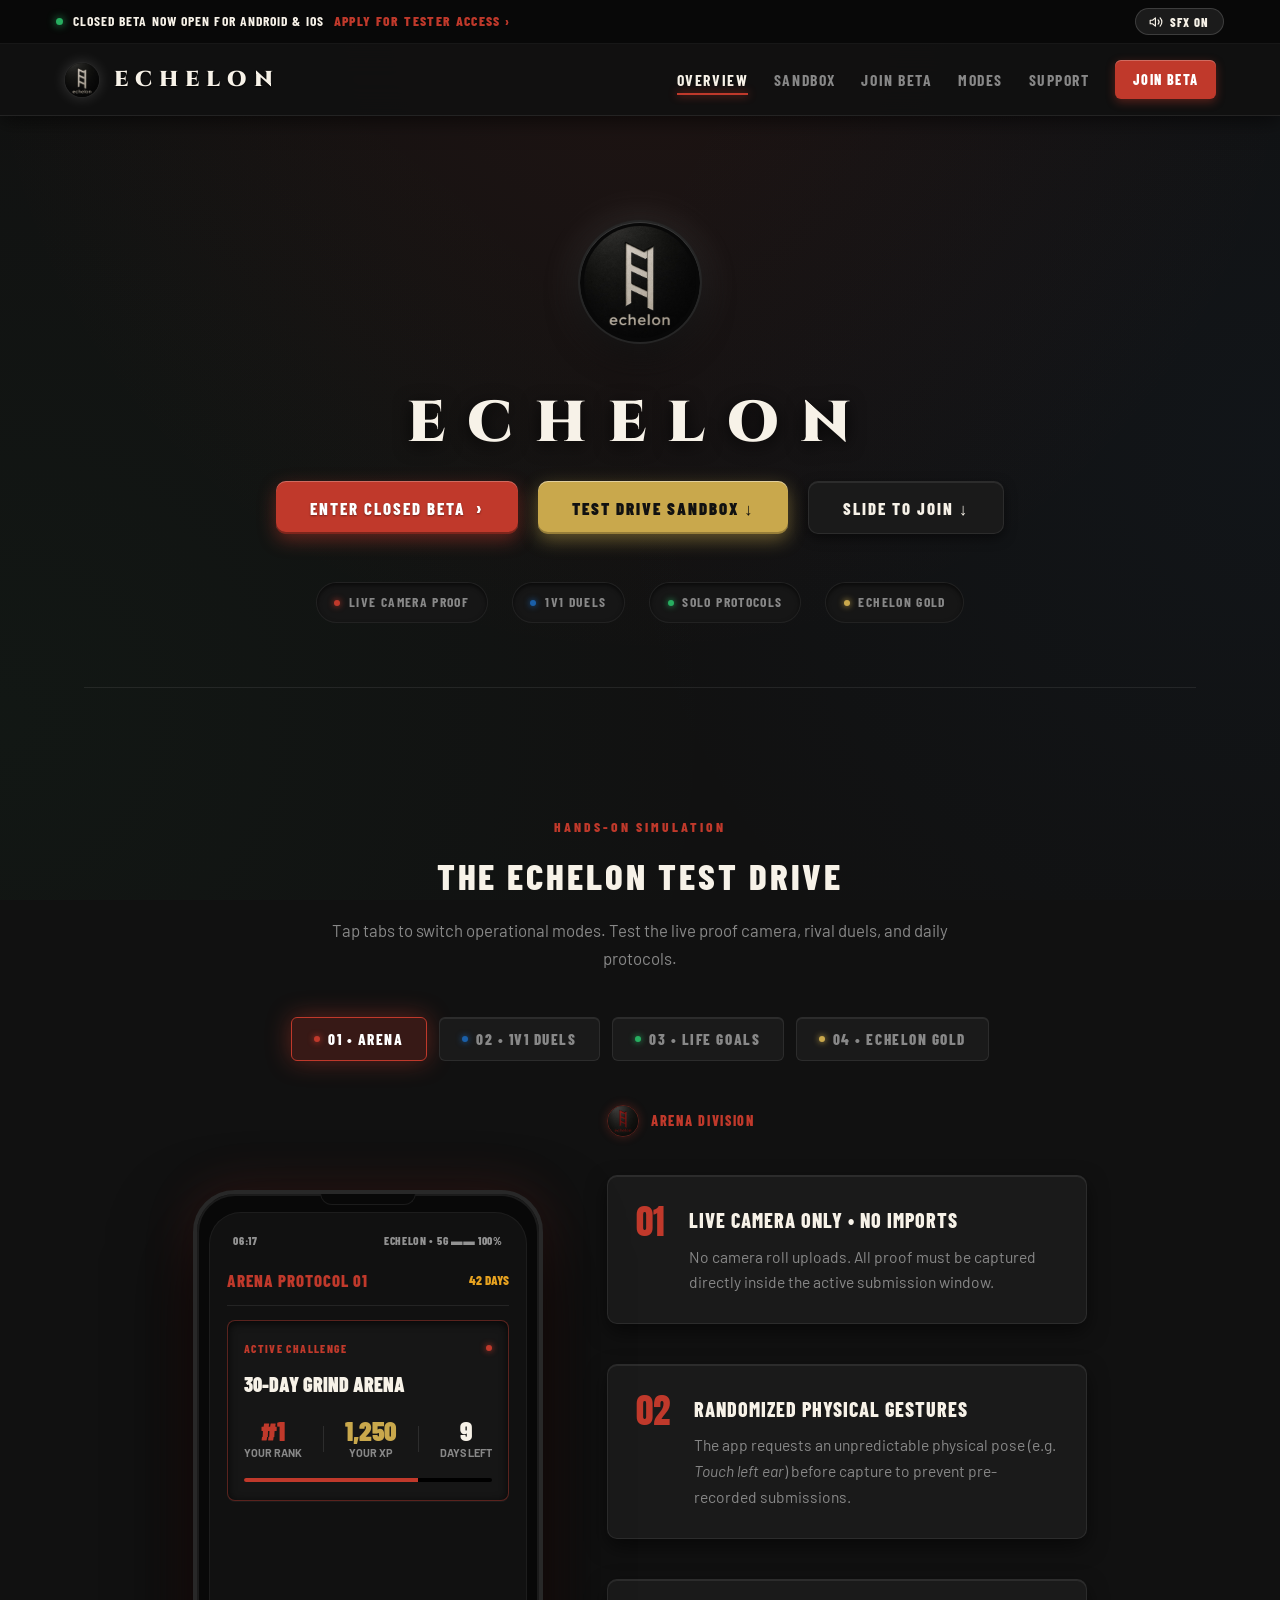
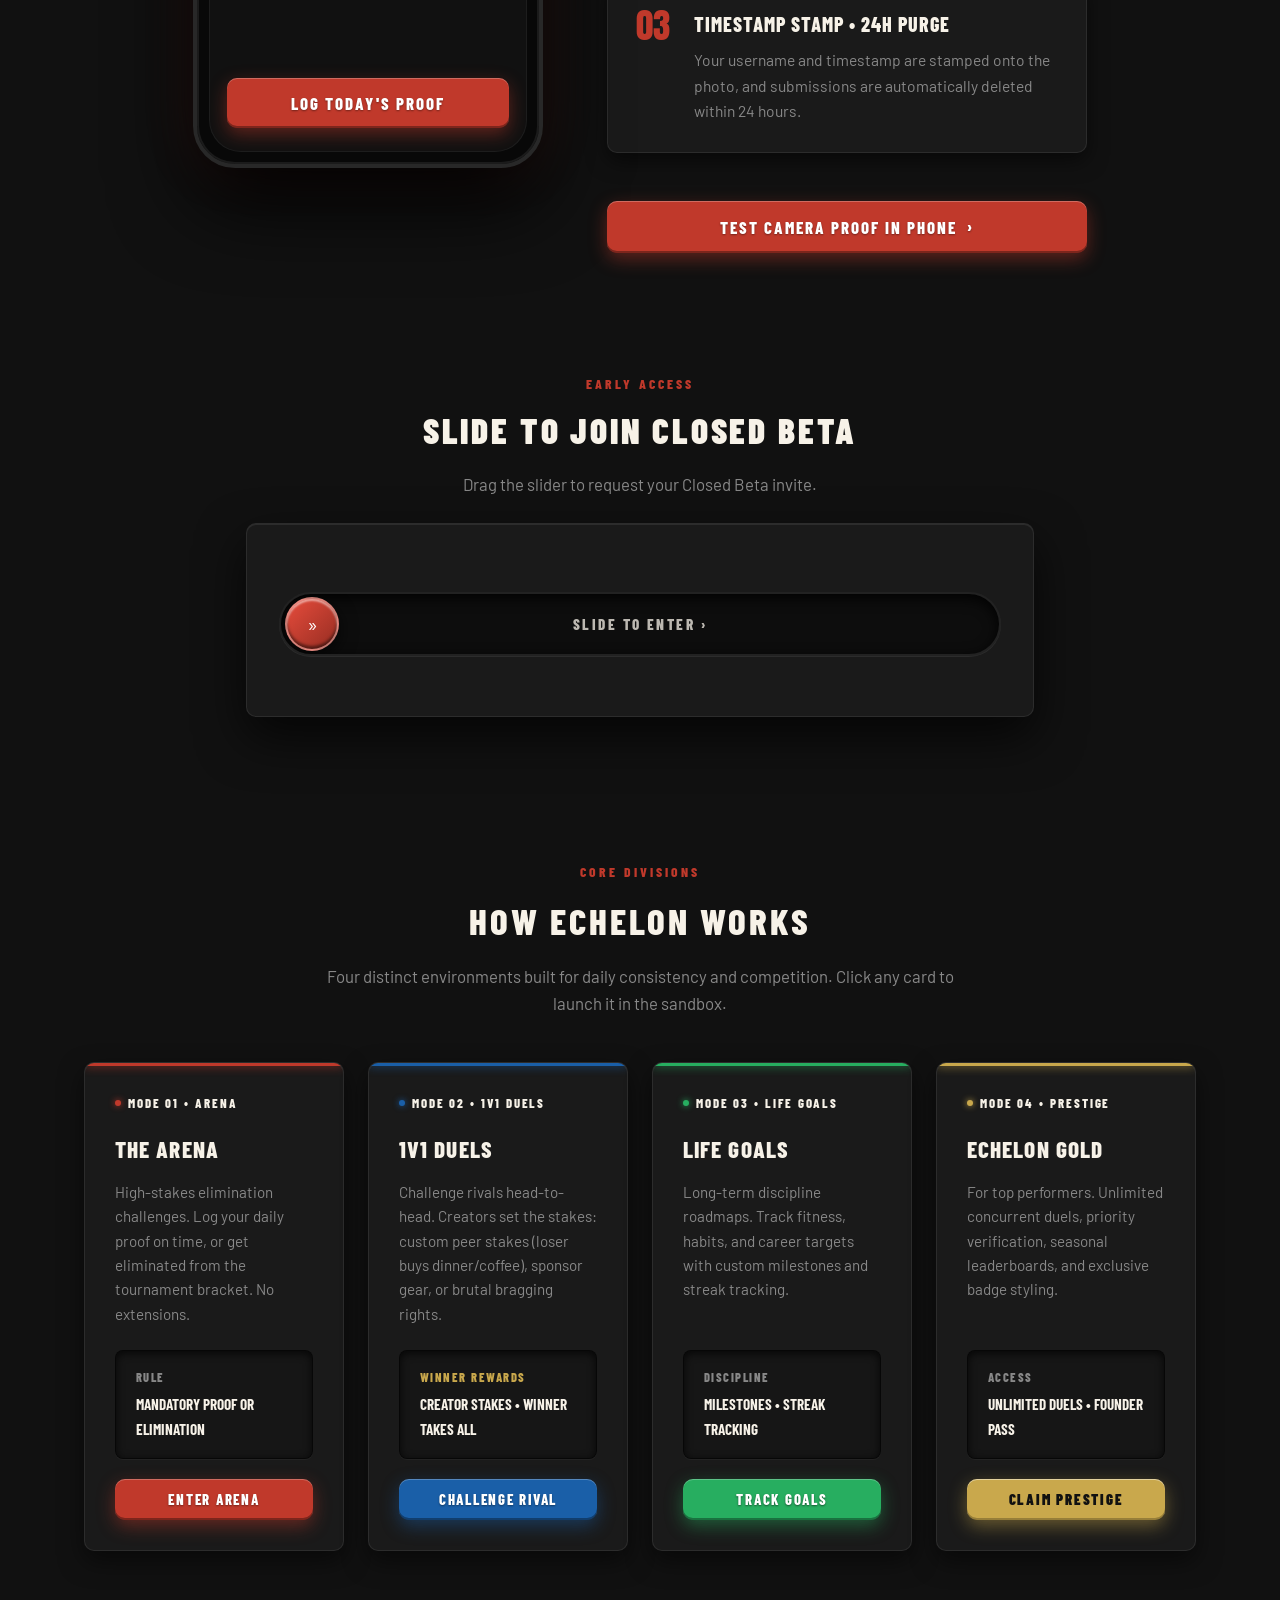
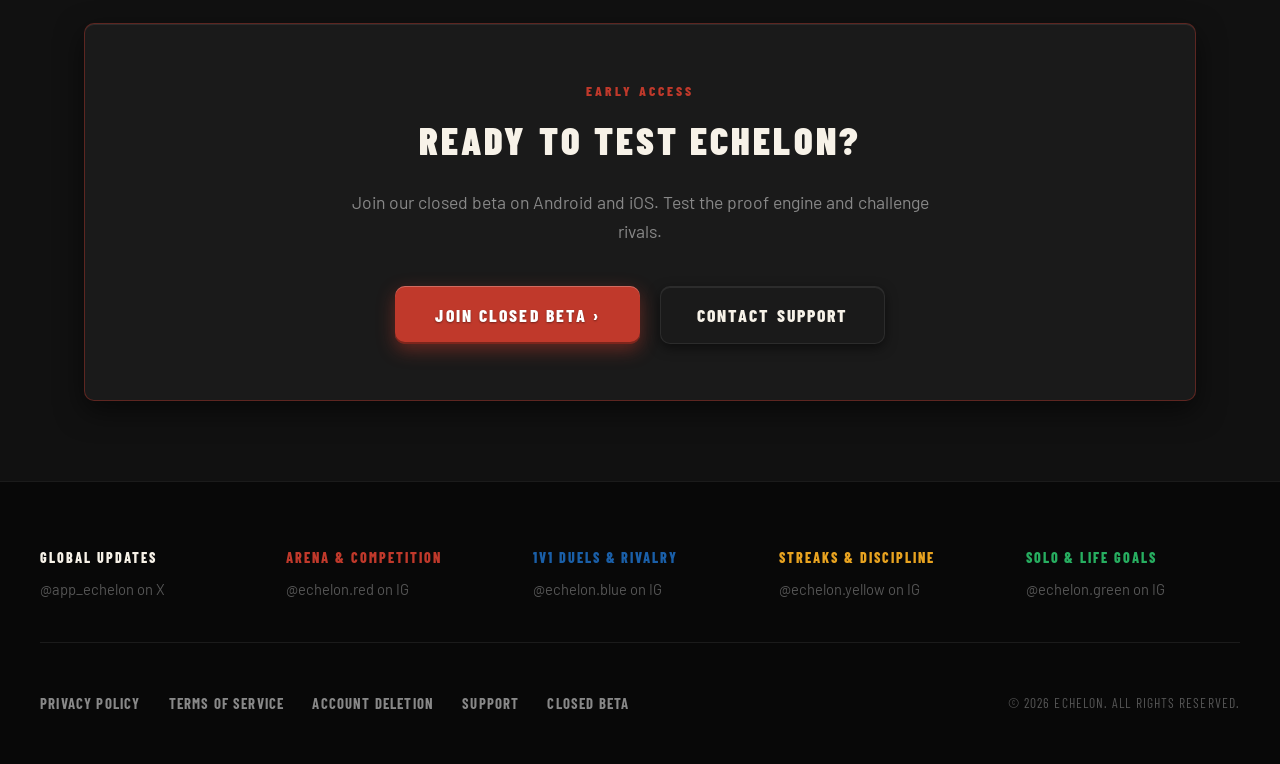
==== commit 7f9c4d15: "brand: set white logo with black background as primary and add colored division emblems" ====
--- a/docs/index.html
+++ b/docs/index.html
@@ -6,7 +6,7 @@
   <title>Echelon</title>
   <meta name="description" content="Echelon">
   <link rel="stylesheet" href="styles.css">
-  <link rel="icon" type="image/jpeg" href="images/logo_3d_leather_red.jpg">
+  <link rel="icon" type="image/jpeg" href="images/logo_3d_leather_bone.jpg">
   <script src="app.js" defer></script>
 </head>
 <body>
@@ -30,7 +30,7 @@
     <div class="nav-container">
       <a href="index.html" class="brand">
         <div class="brand-emblem-wrap">
-          <img src="images/logo_3d_leather_red.jpg" alt="Echelon Insignia">
+          <img src="images/logo_3d_leather_bone.jpg" alt="Echelon Insignia">
         </div>
         <div class="brand-info">
           <span class="brand-text">ECHELON</span>
@@ -82,7 +82,7 @@
     <!-- Hero Section -->
     <section class="hero">
       <div class="hero-emblem-wrap">
-        <img src="images/logo_3d_leather_red.jpg" alt="Echelon Emblem">
+        <img src="images/logo_3d_leather_bone.jpg" alt="Echelon Emblem">
       </div>
       <h1 class="hero-title">ECHELON</h1>
 
@@ -434,6 +434,10 @@
         <div class="showcase-details">
           <!-- Pane 1: Arena Guidance -->
           <div class="mode-detail-pane active" data-mode="arena">
+            <div style="display: flex; align-items: center; gap: 0.75rem; margin-bottom: 1.15rem;">
+              <img src="images/logo_3d_leather_red.jpg" alt="Arena Emblem" style="width: 32px; height: 32px; border-radius: 50%; border: 1.5px solid rgba(192, 57, 43, 0.4); box-shadow: 0 0 10px rgba(192, 57, 43, 0.3);">
+              <span style="font-family: var(--font-display); font-size: 0.88rem; font-weight: 800; letter-spacing: 0.12em; color: var(--accent-red);">ARENA DIVISION</span>
+            </div>
             <div class="step-card">
               <div class="step-num" style="color: var(--accent-red);">01</div>
               <div class="step-body">
@@ -466,6 +470,10 @@
 
           <!-- Pane 2: Duels Guidance -->
           <div class="mode-detail-pane" data-mode="duels">
+            <div style="display: flex; align-items: center; gap: 0.75rem; margin-bottom: 1.15rem;">
+              <img src="images/logo_3d_leather_blue.jpg" alt="Duels Emblem" style="width: 32px; height: 32px; border-radius: 50%; border: 1.5px solid rgba(26, 95, 168, 0.4); box-shadow: 0 0 10px rgba(26, 95, 168, 0.3);">
+              <span style="font-family: var(--font-display); font-size: 0.88rem; font-weight: 800; letter-spacing: 0.12em; color: var(--accent-blue);">1V1 DUELS DIVISION</span>
+            </div>
             <div class="step-card">
               <div class="step-num" style="color: var(--accent-blue);">01</div>
               <div class="step-body">
@@ -498,6 +506,10 @@
 
           <!-- Pane 3: Goals Guidance -->
           <div class="mode-detail-pane" data-mode="goals">
+            <div style="display: flex; align-items: center; gap: 0.75rem; margin-bottom: 1.15rem;">
+              <img src="images/logo_3d_leather_green.jpg" alt="Goals Emblem" style="width: 32px; height: 32px; border-radius: 50%; border: 1.5px solid rgba(39, 174, 96, 0.4); box-shadow: 0 0 10px rgba(39, 174, 96, 0.3);">
+              <span style="font-family: var(--font-display); font-size: 0.88rem; font-weight: 800; letter-spacing: 0.12em; color: var(--accent-green);">SOLO PROTOCOLS</span>
+            </div>
             <div class="step-card">
               <div class="step-num" style="color: var(--accent-green);">01</div>
               <div class="step-body">
@@ -530,6 +542,10 @@
 
           <!-- Pane 4: Gold Guidance -->
           <div class="mode-detail-pane" data-mode="gold">
+            <div style="display: flex; align-items: center; gap: 0.75rem; margin-bottom: 1.15rem;">
+              <img src="images/logo_3d_leather_gold.jpg" alt="Gold Emblem" style="width: 32px; height: 32px; border-radius: 50%; border: 1.5px solid rgba(201, 168, 76, 0.4); box-shadow: 0 0 10px rgba(201, 168, 76, 0.3);">
+              <span style="font-family: var(--font-display); font-size: 0.88rem; font-weight: 800; letter-spacing: 0.12em; color: var(--accent-gold);">ECHELON GOLD</span>
+            </div>
             <div class="step-card">
               <div class="step-num" style="color: var(--accent-gold);">01</div>
               <div class="step-body">
--- a/docs/styles.css
+++ b/docs/styles.css
@@ -179,7 +179,7 @@
   display: flex;
   align-items: center;
   justify-content: center;
-  box-shadow: 0 0 14px rgba(192, 57, 43, 0.35);
+  box-shadow: 0 0 14px rgba(255, 255, 255, 0.15);
   overflow: hidden;
 }
 
@@ -548,7 +548,7 @@
   padding: 4px;
   border: 2px solid rgba(255, 255, 255, 0.12);
   box-shadow: 
-    0 0 45px rgba(192, 57, 43, 0.3),
+    0 0 45px rgba(255, 255, 255, 0.12),
     0 12px 30px rgba(0, 0, 0, 0.8),
     inset 0 1px 0 rgba(255, 255, 255, 0.2);
 }
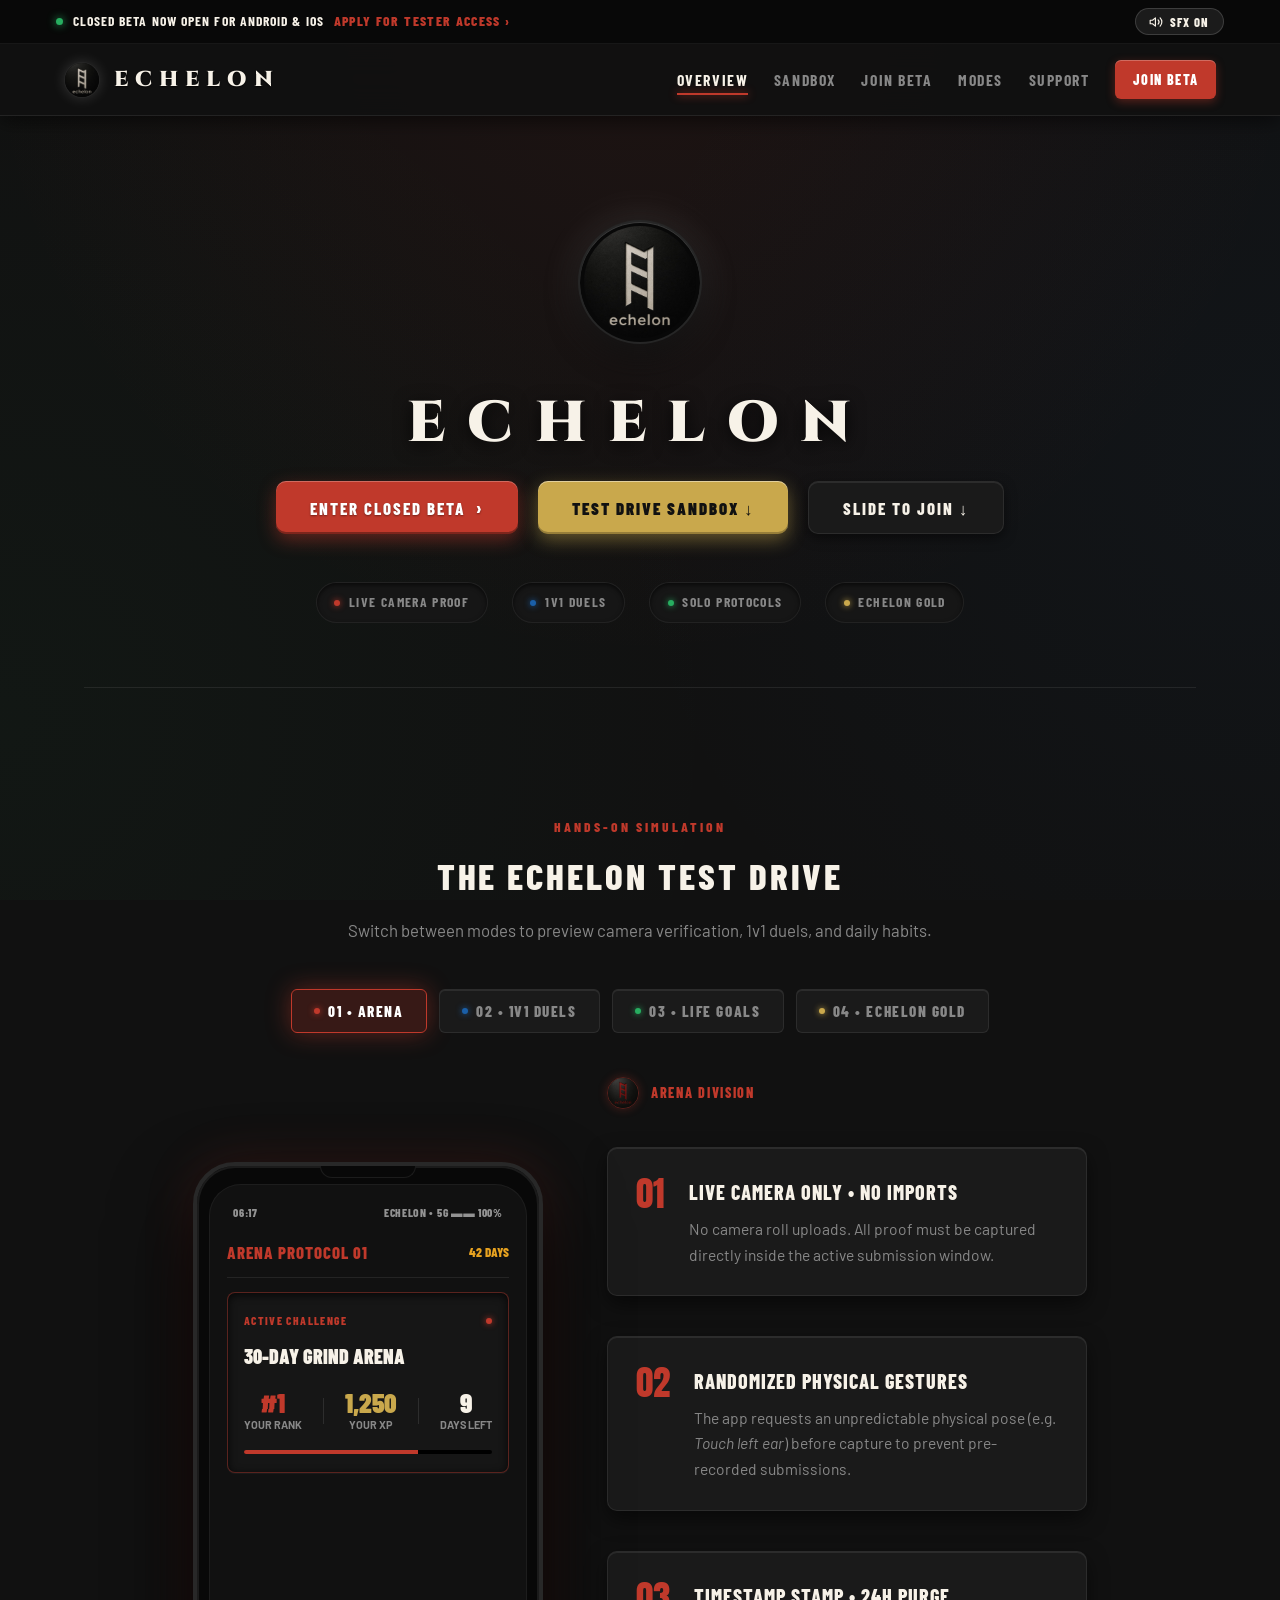
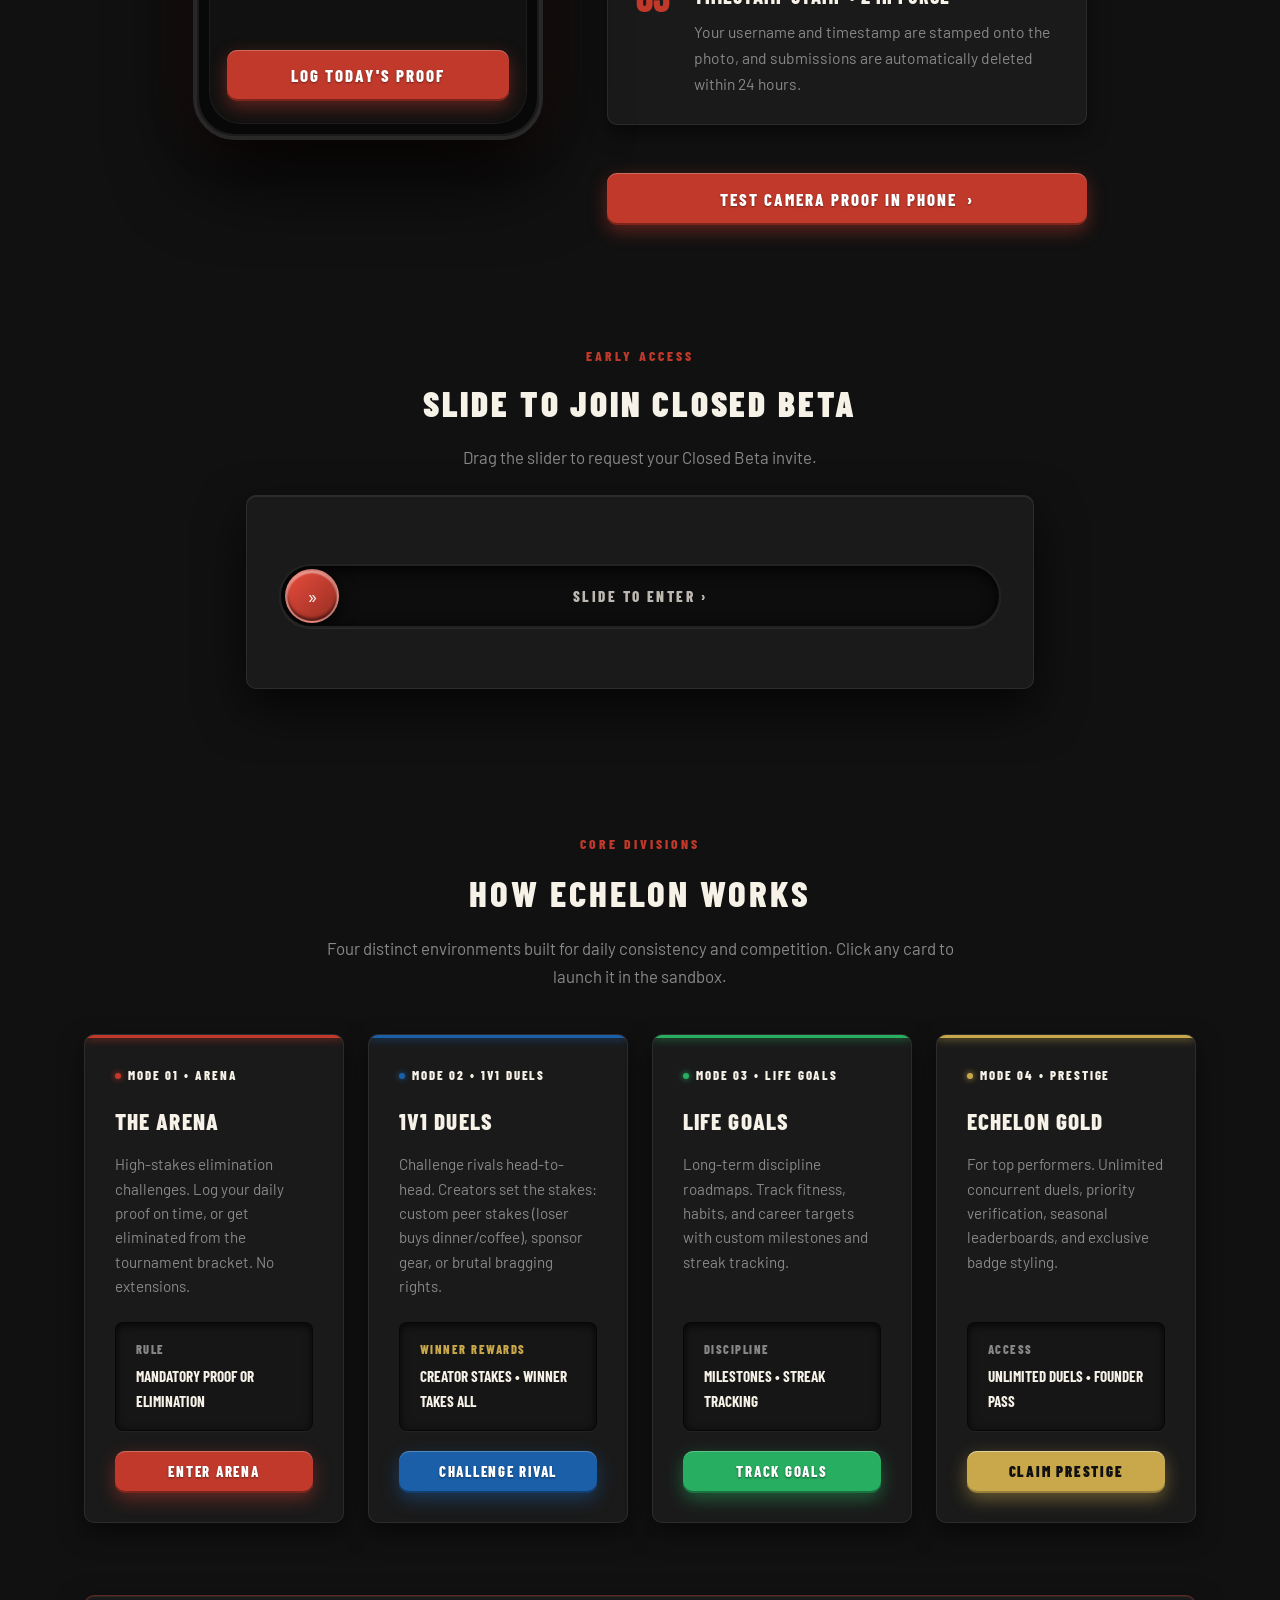
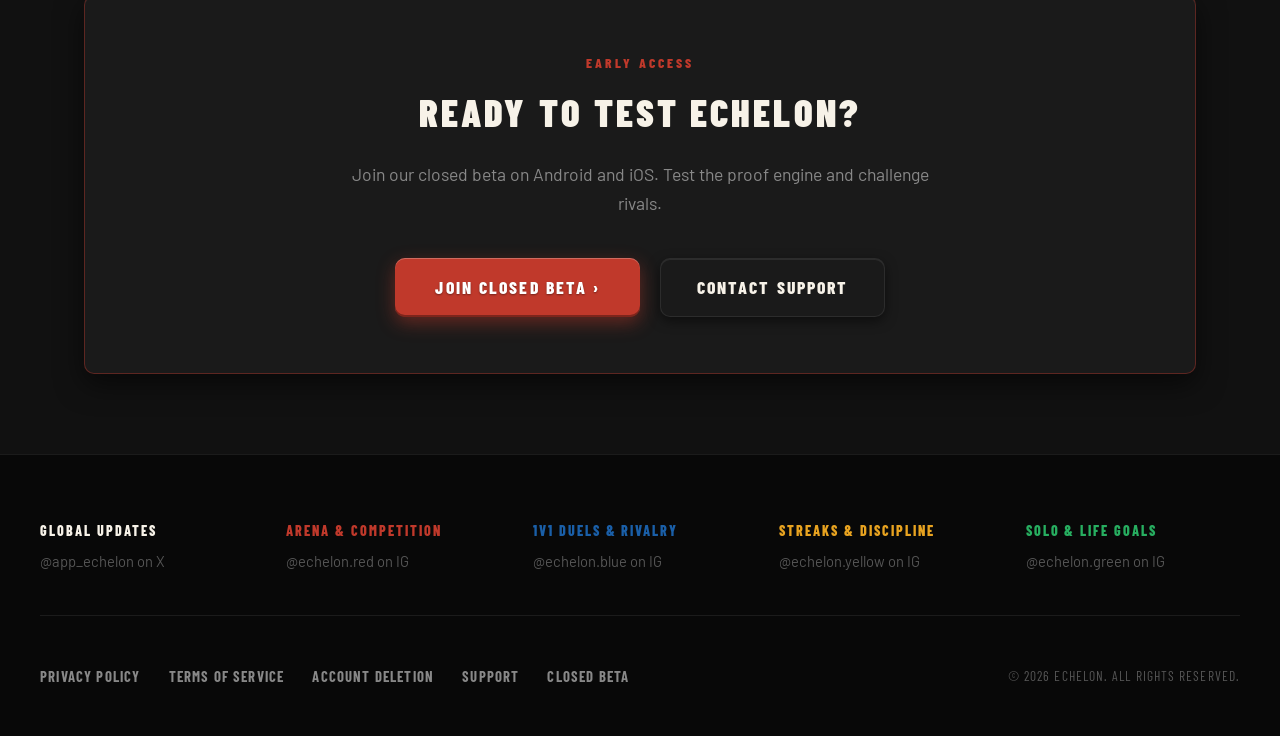
==== commit a5c04461: "meta: add open graph tags, remove taglines and jargon across documentation and web" ====
--- a/docs/index.html
+++ b/docs/index.html
@@ -5,6 +5,18 @@
   <meta name="viewport" content="width=device-width, initial-scale=1.0">
   <title>Echelon</title>
   <meta name="description" content="Echelon">
+  <meta property="og:site_name" content="Echelon">
+  <meta property="og:title" content="Echelon">
+  <meta property="og:description" content="Echelon">
+  <meta property="og:type" content="website">
+  <meta property="og:url" content="https://echelon69420.github.io/">
+  <meta property="og:image" content="https://echelon69420.github.io/images/logo_3d_leather_bone.jpg">
+  <meta property="og:image:width" content="1200">
+  <meta property="og:image:height" content="630">
+  <meta name="twitter:card" content="summary">
+  <meta name="twitter:title" content="Echelon">
+  <meta name="twitter:description" content="Echelon">
+  <meta name="twitter:image" content="https://echelon69420.github.io/images/logo_3d_leather_bone.jpg">
   <link rel="stylesheet" href="styles.css">
   <link rel="icon" type="image/jpeg" href="images/logo_3d_leather_bone.jpg">
   <script src="app.js" defer></script>
@@ -125,7 +137,7 @@
         <div class="section-tag">HANDS-ON SIMULATION</div>
         <h2 class="section-title">THE ECHELON TEST DRIVE</h2>
         <p class="section-desc">
-          Tap tabs to switch operational modes. Test the live proof camera, rival duels, and daily protocols.
+          Switch between modes to preview camera verification, 1v1 duels, and daily habits.
         </p>
       </div>
 
@@ -263,18 +275,18 @@
               <div class="deboss-well" style="padding: 1.15rem 1rem; border-color: rgba(26, 95, 168, 0.4);">
                 <div style="text-align: center; margin-bottom: 0.85rem; display: flex; justify-content: center; gap: 0.4rem; flex-wrap: wrap;">
                   <span style="font-family: var(--font-display); font-size: 0.72rem; font-weight: 800; color: var(--accent-blue); letter-spacing: 0.12em; background: rgba(26, 95, 168, 0.15); padding: 0.25rem 0.55rem; border-radius: 4px;">
-                    DAY 12 OF 30 &bull; ZERO-SUM
+                    DAY 12 OF 30 &bull; 1V1 DUEL
                   </span>
                   <span style="font-family: var(--font-display); font-size: 0.72rem; font-weight: 800; color: var(--accent-gold); letter-spacing: 0.08em; background: rgba(201, 168, 76, 0.15); border: 1px solid rgba(201, 168, 76, 0.4); padding: 0.25rem 0.55rem; border-radius: 4px;">
                     STAKES: CUSTOM PEER STAKES
                   </span>
                 </div>
 
-                <!-- Combatants Row -->
+                <!-- Competitors Row -->
                 <div style="display: flex; justify-content: space-between; align-items: center; margin-bottom: 1.25rem;">
                   <!-- User -->
                   <div style="text-align: center; flex: 1;">
-                    <div class="sim-combatant-avatar red" style="margin: 0 auto 0.4rem;">Y</div>
+                    <div class="sim-duelist-avatar red" style="margin: 0 auto 0.4rem;">Y</div>
                     <div style="font-family: var(--font-display); font-size: 0.92rem; font-weight: 800; color: var(--text-primary);">YOU</div>
                     <div style="font-family: var(--font-display); font-size: 0.8rem; font-weight: 800; color: var(--accent-gold);">1,250 XP</div>
                   </div>
@@ -285,7 +297,7 @@
 
                   <!-- Rival -->
                   <div style="text-align: center; flex: 1;">
-                    <div class="sim-combatant-avatar blue" style="margin: 0 auto 0.4rem;">I</div>
+                    <div class="sim-duelist-avatar blue" style="margin: 0 auto 0.4rem;">I</div>
                     <div style="font-family: var(--font-display); font-size: 0.92rem; font-weight: 800; color: var(--text-primary);">IRONSIDE_88</div>
                     <div style="font-family: var(--font-display); font-size: 0.8rem; font-weight: 800; color: var(--accent-blue);">1,520 XP</div>
                   </div>
@@ -386,8 +398,8 @@
               </div>
 
               <div style="margin-top: auto;">
-                <button class="btn btn-green" style="width: 100%; padding: 0.85rem; font-size: 0.95rem; justify-content: center;" onclick="alert('Protocols synchronized with server.')">
-                  CONFIRM DAILY PROTOCOLS
+                <button class="btn btn-green" style="width: 100%; padding: 0.85rem; font-size: 0.95rem; justify-content: center;" onclick="alert('Habits confirmed.')">
+                  CONFIRM DAILY HABITS
                 </button>
               </div>
             </div>
@@ -478,7 +490,7 @@
               <div class="step-num" style="color: var(--accent-blue);">01</div>
               <div class="step-body">
                 <h4>Head-to-Head Showdowns</h4>
-                <p>Challenge rivals to identical daily protocols. Compete across 30 days in zero-sum head-to-head combat.</p>
+                <p>Challenge rivals to identical daily habits. Compete across 30 days in head-to-head duels.</p>
               </div>
             </div>
 
--- a/docs/styles.css
+++ b/docs/styles.css
@@ -975,6 +975,7 @@
 }
 
 /* 1v1 Duels Screen inside Phone */
+.sim-duelist-avatar,
 .sim-combatant-avatar {
   width: 44px;
   height: 44px;
@@ -986,7 +987,9 @@
   font-weight: 900;
   font-size: 1.3rem;
 }
+.sim-duelist-avatar.red,
 .sim-combatant-avatar.red { background: rgba(192, 57, 43, 0.22); color: var(--accent-red); border: 2px solid var(--accent-red); }
+.sim-duelist-avatar.blue,
 .sim-combatant-avatar.blue { background: rgba(26, 95, 168, 0.22); color: var(--accent-blue); border: 2px solid var(--accent-blue); }
 
 .sim-radar-wave {
